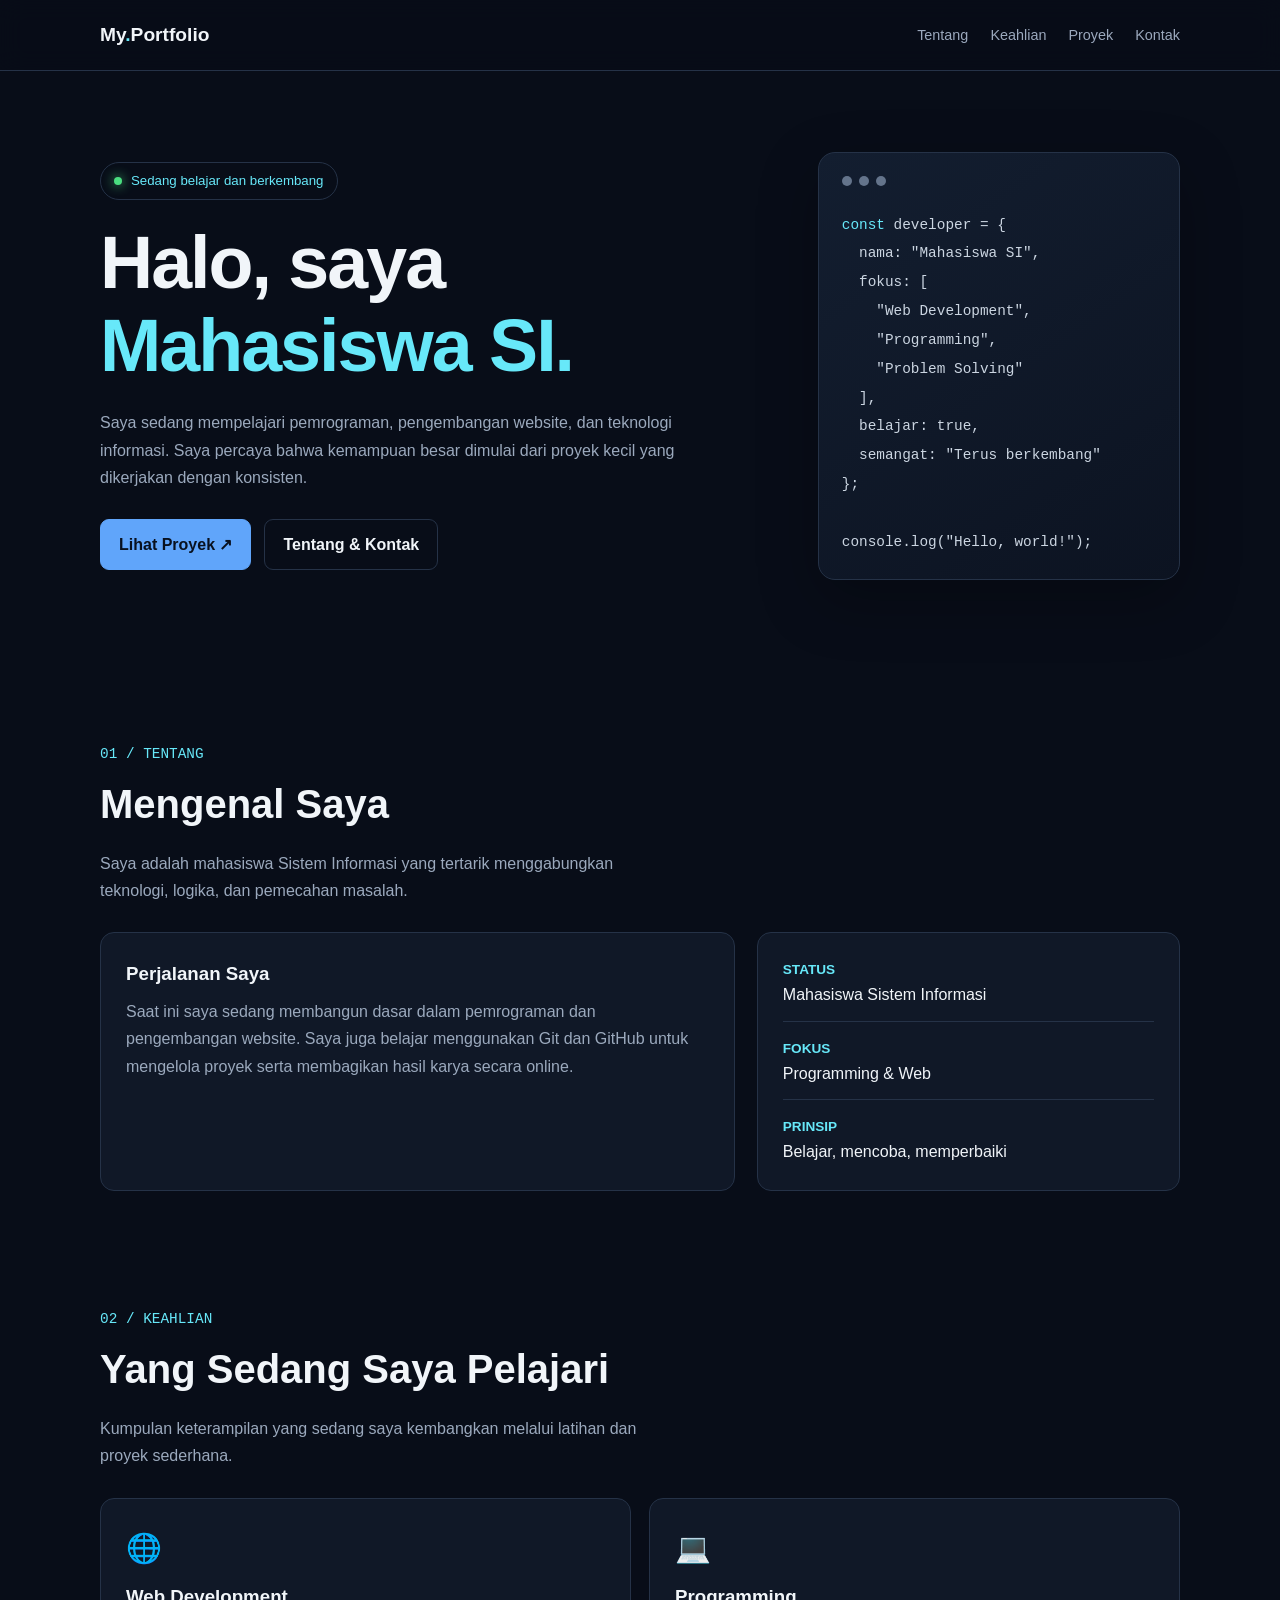
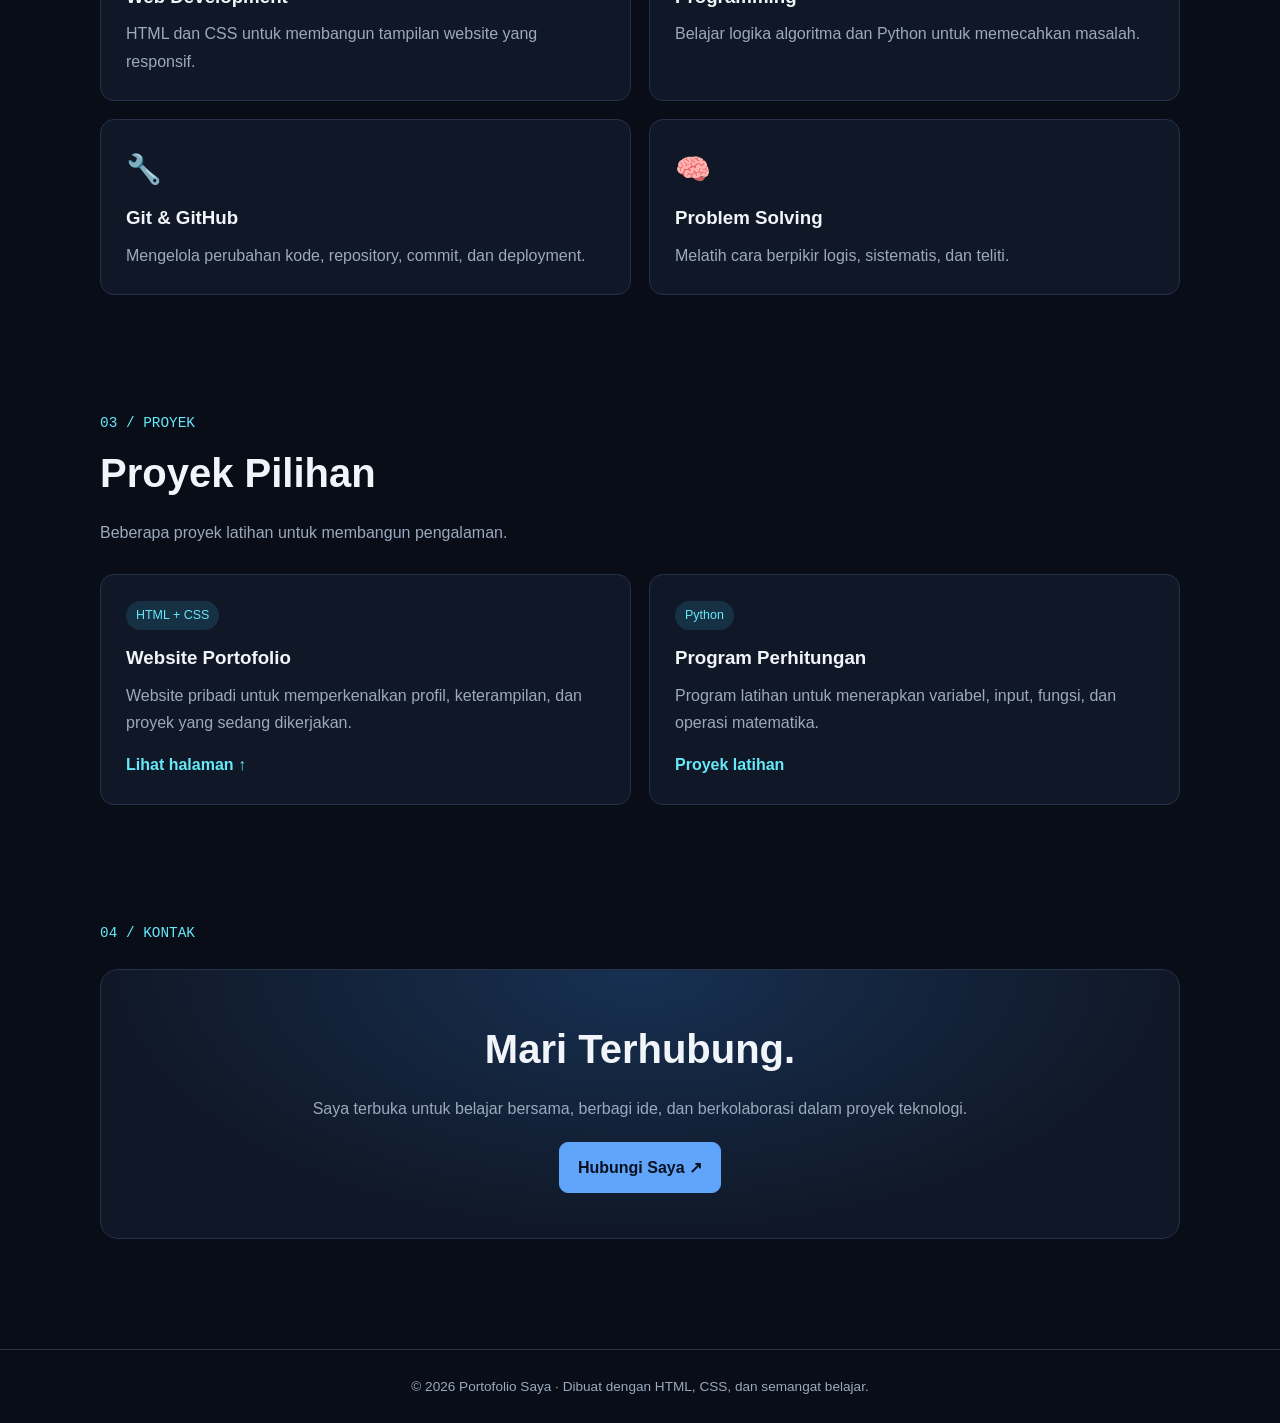
==== index.html @ 5ef6d315 "Mempercantik desain portofolio" ====
<!DOCTYPE html>
<html lang="id">
<head>
  <meta charset="UTF-8">
  <meta name="viewport" content="width=device-width, initial-scale=1.0">
  <meta name="theme-color" content="#080d18">
  <title>Portofolio | Mahasiswa Sistem Informasi</title>

  <style>
    :root {
      --bg: #080d18;
      --panel: #101827;
      --text: #f1f5f9;
      --muted: #9ba9bd;
      --blue: #60a5fa;
      --cyan: #67e8f9;
      --border: #253247;
    }

    * {
      margin: 0;
      padding: 0;
      box-sizing: border-box;
      scroll-behavior: smooth;
    }

    body {
      font-family: Arial, sans-serif;
      background: var(--bg);
      color: var(--text);
      line-height: 1.7;
    }

    a {
      color: inherit;
      text-decoration: none;
    }

    .container {
      width: min(1080px, 90%);
      margin: auto;
    }

    nav {
      position: sticky;
      top: 0;
      z-index: 10;
      background: rgba(8, 13, 24, 0.92);
      backdrop-filter: blur(12px);
      border-bottom: 1px solid var(--border);
    }

    .nav-inner {
      min-height: 70px;
      display: flex;
      justify-content: space-between;
      align-items: center;
      gap: 20px;
    }

    .logo {
      font-size: 1.2rem;
      font-weight: bold;
    }

    .logo span,
    .accent {
      color: var(--cyan);
    }

    .nav-links {
      display: flex;
      flex-wrap: wrap;
      gap: 22px;
      color: var(--muted);
      font-size: 0.9rem;
    }

    .nav-links a:hover {
      color: var(--cyan);
    }

    .hero {
      min-height: 590px;
      display: grid;
      grid-template-columns: 1.3fr 0.7fr;
      align-items: center;
      gap: 45px;
      padding-top: 75px;
      padding-bottom: 75px;
    }

    .status {
      display: inline-flex;
      align-items: center;
      gap: 9px;
      padding: 7px 13px;
      border: 1px solid var(--border);
      border-radius: 30px;
      color: var(--cyan);
      font-size: 0.83rem;
      margin-bottom: 22px;
    }

    .dot {
      width: 8px;
      height: 8px;
      border-radius: 50%;
      background: #4ade80;
      box-shadow: 0 0 12px #4ade80;
    }

    h1 {
      font-size: clamp(2.5rem, 6vw, 4.6rem);
      line-height: 1.12;
      letter-spacing: -2px;
      margin-bottom: 22px;
    }

    .hero p,
    .section-intro {
      color: var(--muted);
      max-width: 580px;
    }

    .buttons {
      display: flex;
      flex-wrap: wrap;
      gap: 13px;
      margin-top: 28px;
    }

    .button {
      display: inline-block;
      padding: 11px 18px;
      border-radius: 9px;
      border: 1px solid var(--border);
      font-weight: bold;
      transition: 0.2s;
    }

    .button.primary {
      background: var(--blue);
      color: #08111f;
      border-color: var(--blue);
    }

    .button:hover {
      transform: translateY(-3px);
    }

    .terminal {
      padding: 23px;
      background: linear-gradient(145deg, #131e30, #0c1321);
      border: 1px solid var(--border);
      border-radius: 17px;
      box-shadow: 0 20px 60px #0004;
      overflow-wrap: anywhere;
    }

    .terminal-top {
      display: flex;
      gap: 7px;
      margin-bottom: 25px;
    }

    .terminal-top span {
      width: 10px;
      height: 10px;
      background: #64748b;
      border-radius: 50%;
    }

    .terminal pre {
      white-space: pre-wrap;
      font: 0.9rem/2 monospace;
      color: #cbd5e1;
    }

    .terminal .code-blue {
      color: var(--cyan);
    }

    section.content-section {
      padding-top: 85px;
      padding-bottom: 35px;
      scroll-margin-top: 75px;
    }

    .section-number {
      color: var(--cyan);
      font: 0.9rem monospace;
      margin-bottom: 8px;
    }

    h2 {
      font-size: clamp(1.8rem, 4vw, 2.5rem);
      margin-bottom: 12px;
    }

    .about-grid {
      display: grid;
      grid-template-columns: 1.2fr 0.8fr;
      gap: 22px;
      margin-top: 28px;
    }

    .card {
      padding: 25px;
      background: var(--panel);
      border: 1px solid var(--border);
      border-radius: 14px;
    }

    .card p {
      color: var(--muted);
    }

    .facts {
      display: grid;
      gap: 15px;
    }

    .fact {
      padding-bottom: 12px;
      border-bottom: 1px solid var(--border);
    }

    .fact:last-child {
      border: none;
      padding-bottom: 0;
    }

    .fact strong {
      display: block;
      color: var(--cyan);
      font-size: 0.85rem;
    }

    .skills-grid,
    .projects-grid {
      display: grid;
      grid-template-columns: repeat(2, 1fr);
      gap: 18px;
      margin-top: 28px;
    }

    .skill-icon {
      font-size: 1.8rem;
      margin-bottom: 8px;
    }

    .card h3 {
      margin-bottom: 8px;
    }

    .tag {
      display: inline-block;
      font-size: 0.78rem;
      color: var(--cyan);
      background: #163044;
      padding: 4px 10px;
      border-radius: 20px;
      margin-bottom: 12px;
    }

    .project-link {
      display: inline-block;
      margin-top: 15px;
      color: var(--cyan);
      font-weight: bold;
    }

    .contact {
      margin-top: 28px;
      text-align: center;
      padding: 45px 24px;
      background: radial-gradient(ellipse at top, #173052, var(--panel) 70%);
      border: 1px solid var(--border);
      border-radius: 18px;
    }

    .contact p {
      color: var(--muted);
      margin: 10px auto 20px;
    }

    footer {
      margin-top: 75px;
      padding: 25px 0;
      text-align: center;
      color: var(--muted);
      border-top: 1px solid var(--border);
      font-size: 0.85rem;
    }

    @media (max-width: 720px) {
      .nav-inner {
        padding: 14px 0;
        align-items: flex-start;
        flex-direction: column;
      }

      .nav-links {
        gap: 14px;
        font-size: 0.82rem;
      }

      .hero {
        grid-template-columns: 1fr;
        min-height: auto;
        gap: 30px;
        padding-top: 65px;
      }

      .about-grid,
      .skills-grid,
      .projects-grid {
        grid-template-columns: 1fr;
      }

      h1 {
        letter-spacing: -1px;
      }
    }
  </style>
</head>

<body>

  <nav>
    <div class="container nav-inner">
      <a class="logo" href="#home">My<span>.</span>Portfolio</a>

      <div class="nav-links">
        <a href="#about">Tentang</a>
        <a href="#skills">Keahlian</a>
        <a href="#projects">Proyek</a>
        <a href="#contact">Kontak</a>
      </div>
    </div>
  </nav>

  <main>
    <header class="container hero" id="home">
      <div>
        <div class="status">
          <span class="dot"></span>
          Sedang belajar dan berkembang
        </div>

        <h1>Halo, saya <span class="accent">Mahasiswa SI.</span></h1>

        <p>
          Saya sedang mempelajari pemrograman, pengembangan website,
          dan teknologi informasi. Saya percaya bahwa kemampuan besar
          dimulai dari proyek kecil yang dikerjakan dengan konsisten.
        </p>

        <div class="buttons">
          <a class="button primary" href="#projects">Lihat Proyek ↗</a>
          <a class="button" href="#contact">Tentang & Kontak</a>
        </div>
      </div>

      <div class="terminal">
        <div class="terminal-top">
          <span></span><span></span><span></span>
        </div>
        <pre><span class="code-blue">const</span> developer = {
  nama: "Mahasiswa SI",
  fokus: [
    "Web Development",
    "Programming",
    "Problem Solving"
  ],
  belajar: true,
  semangat: "Terus berkembang"
};

console.log("Hello, world!");</pre>
      </div>
    </header>

    <section class="container content-section" id="about">
      <div class="section-number">01 / TENTANG</div>
      <h2>Mengenal Saya</h2>
      <p class="section-intro">
        Saya adalah mahasiswa Sistem Informasi yang tertarik
        menggabungkan teknologi, logika, dan pemecahan masalah.
      </p>

      <div class="about-grid">
        <div class="card">
          <h3>Perjalanan Saya</h3>
          <p>
            Saat ini saya sedang membangun dasar dalam pemrograman
            dan pengembangan website. Saya juga belajar menggunakan
            Git dan GitHub untuk mengelola proyek serta membagikan
            hasil karya secara online.
          </p>
        </div>

        <div class="card facts">
          <div class="fact">
            <strong>STATUS</strong>
            Mahasiswa Sistem Informasi
          </div>
          <div class="fact">
            <strong>FOKUS</strong>
            Programming & Web
          </div>
          <div class="fact">
            <strong>PRINSIP</strong>
            Belajar, mencoba, memperbaiki
          </div>
        </div>
      </div>
    </section>

    <section class="container content-section" id="skills">
      <div class="section-number">02 / KEAHLIAN</div>
      <h2>Yang Sedang Saya Pelajari</h2>
      <p class="section-intro">
        Kumpulan keterampilan yang sedang saya kembangkan
        melalui latihan dan proyek sederhana.
      </p>

      <div class="skills-grid">
        <article class="card">
          <div class="skill-icon">🌐</div>
          <h3>Web Development</h3>
          <p>HTML dan CSS untuk membangun tampilan website yang responsif.</p>
        </article>

        <article class="card">
          <div class="skill-icon">💻</div>
          <h3>Programming</h3>
          <p>Belajar logika algoritma dan Python untuk memecahkan masalah.</p>
        </article>

        <article class="card">
          <div class="skill-icon">🔧</div>
          <h3>Git & GitHub</h3>
          <p>Mengelola perubahan kode, repository, commit, dan deployment.</p>
        </article>

        <article class="card">
          <div class="skill-icon">🧠</div>
          <h3>Problem Solving</h3>
          <p>Melatih cara berpikir logis, sistematis, dan teliti.</p>
        </article>
      </div>
    </section>

    <section class="container content-section" id="projects">
      <div class="section-number">03 / PROYEK</div>
      <h2>Proyek Pilihan</h2>
      <p class="section-intro">
        Beberapa proyek latihan untuk membangun pengalaman.
      </p>

      <div class="projects-grid">
        <article class="card">
          <span class="tag">HTML + CSS</span>
          <h3>Website Portofolio</h3>
          <p>
            Website pribadi untuk memperkenalkan profil,
            keterampilan, dan proyek yang sedang dikerjakan.
          </p>
          <a class="project-link" href="#home">Lihat halaman ↑</a>
        </article>

        <article class="card">
          <span class="tag">Python</span>
          <h3>Program Perhitungan</h3>
          <p>
            Program latihan untuk menerapkan variabel,
            input, fungsi, dan operasi matematika.
          </p>
          <span class="project-link">Proyek latihan</span>
        </article>
      </div>
    </section>

    <section class="container content-section" id="contact">
      <div class="section-number">04 / KONTAK</div>

      <div class="contact">
        <h2>Mari Terhubung.</h2>
        <p>
          Saya terbuka untuk belajar bersama, berbagi ide,
          dan berkolaborasi dalam proyek teknologi.
        </p>

        <!-- Ganti alamat email di bawah dengan email milikmu -->
        <a class="button primary"
           href="mailto:emailkamu@example.com">
          Hubungi Saya ↗
        </a>
      </div>
    </section>
  </main>

  <footer>
    <div class="container">
      © 2026 Portofolio Saya · Dibuat dengan HTML, CSS, dan semangat belajar.
    </div>
  </footer>

</body>
</html>
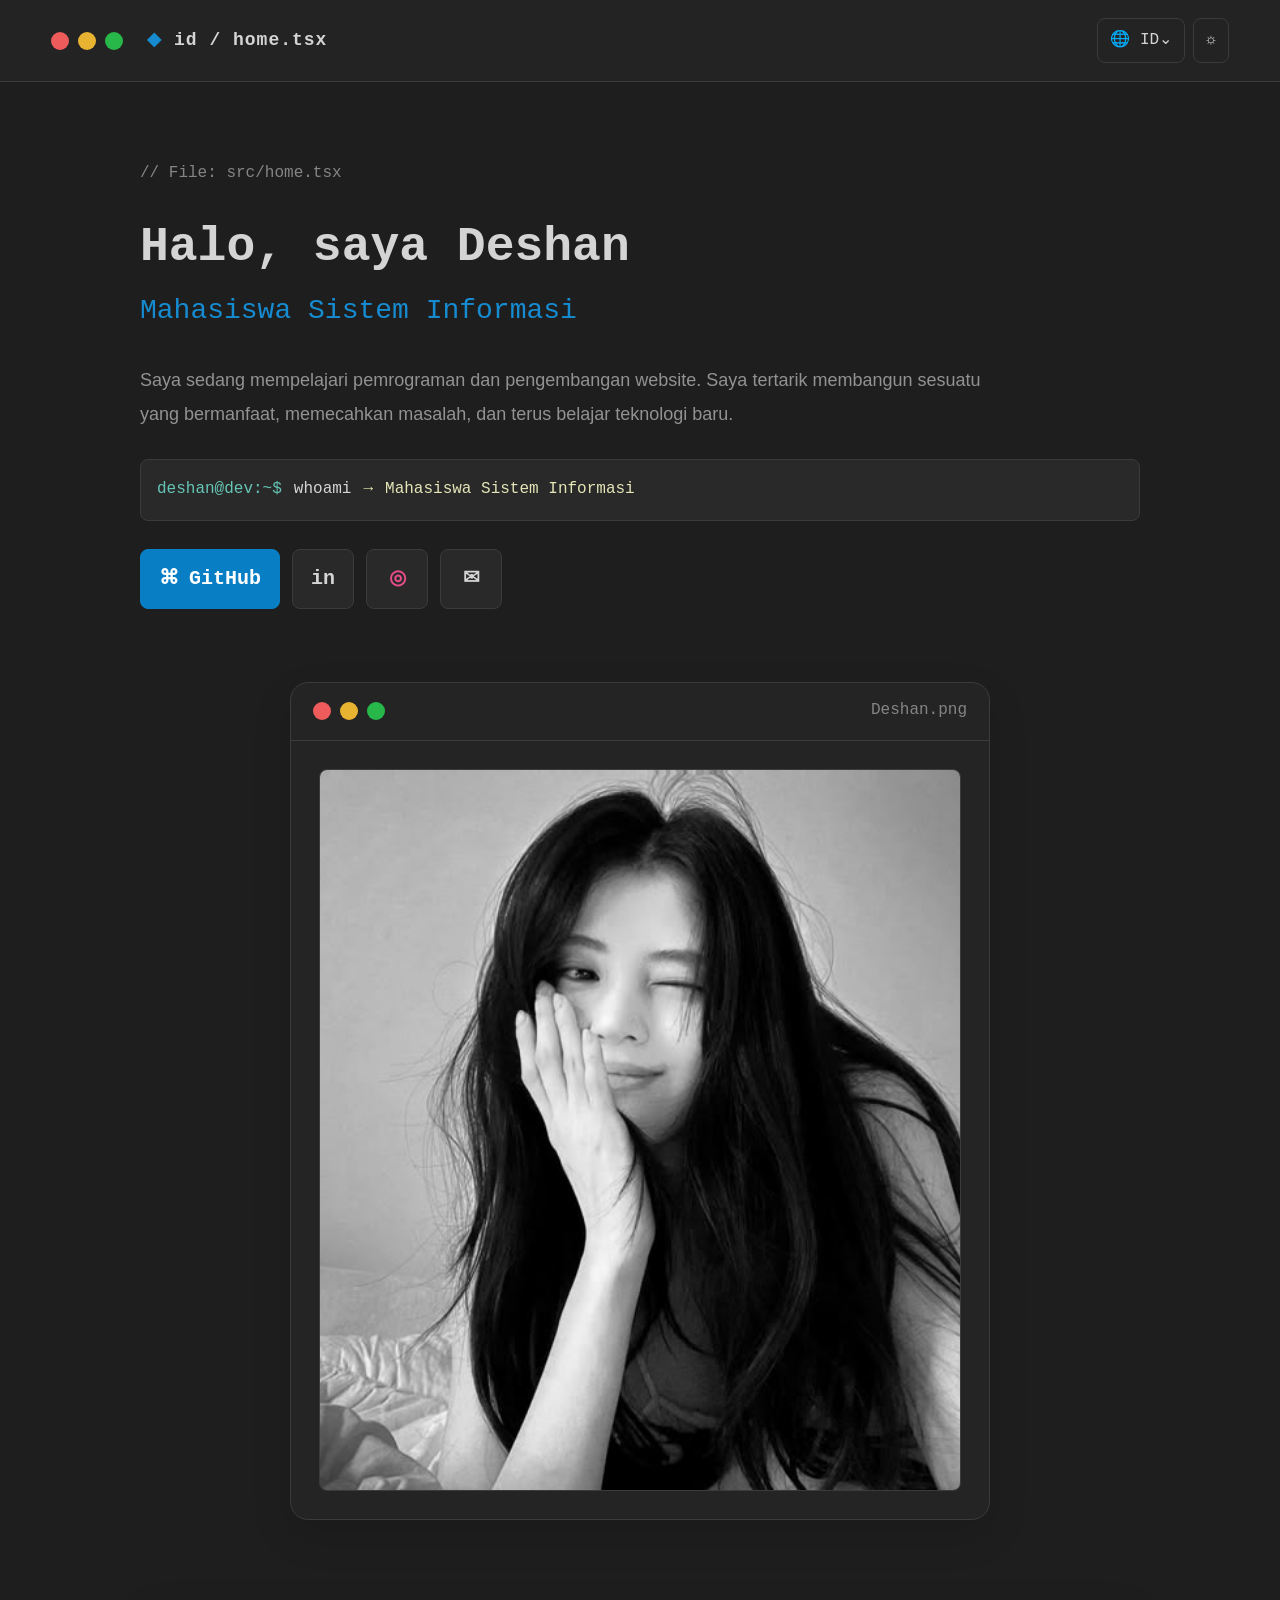
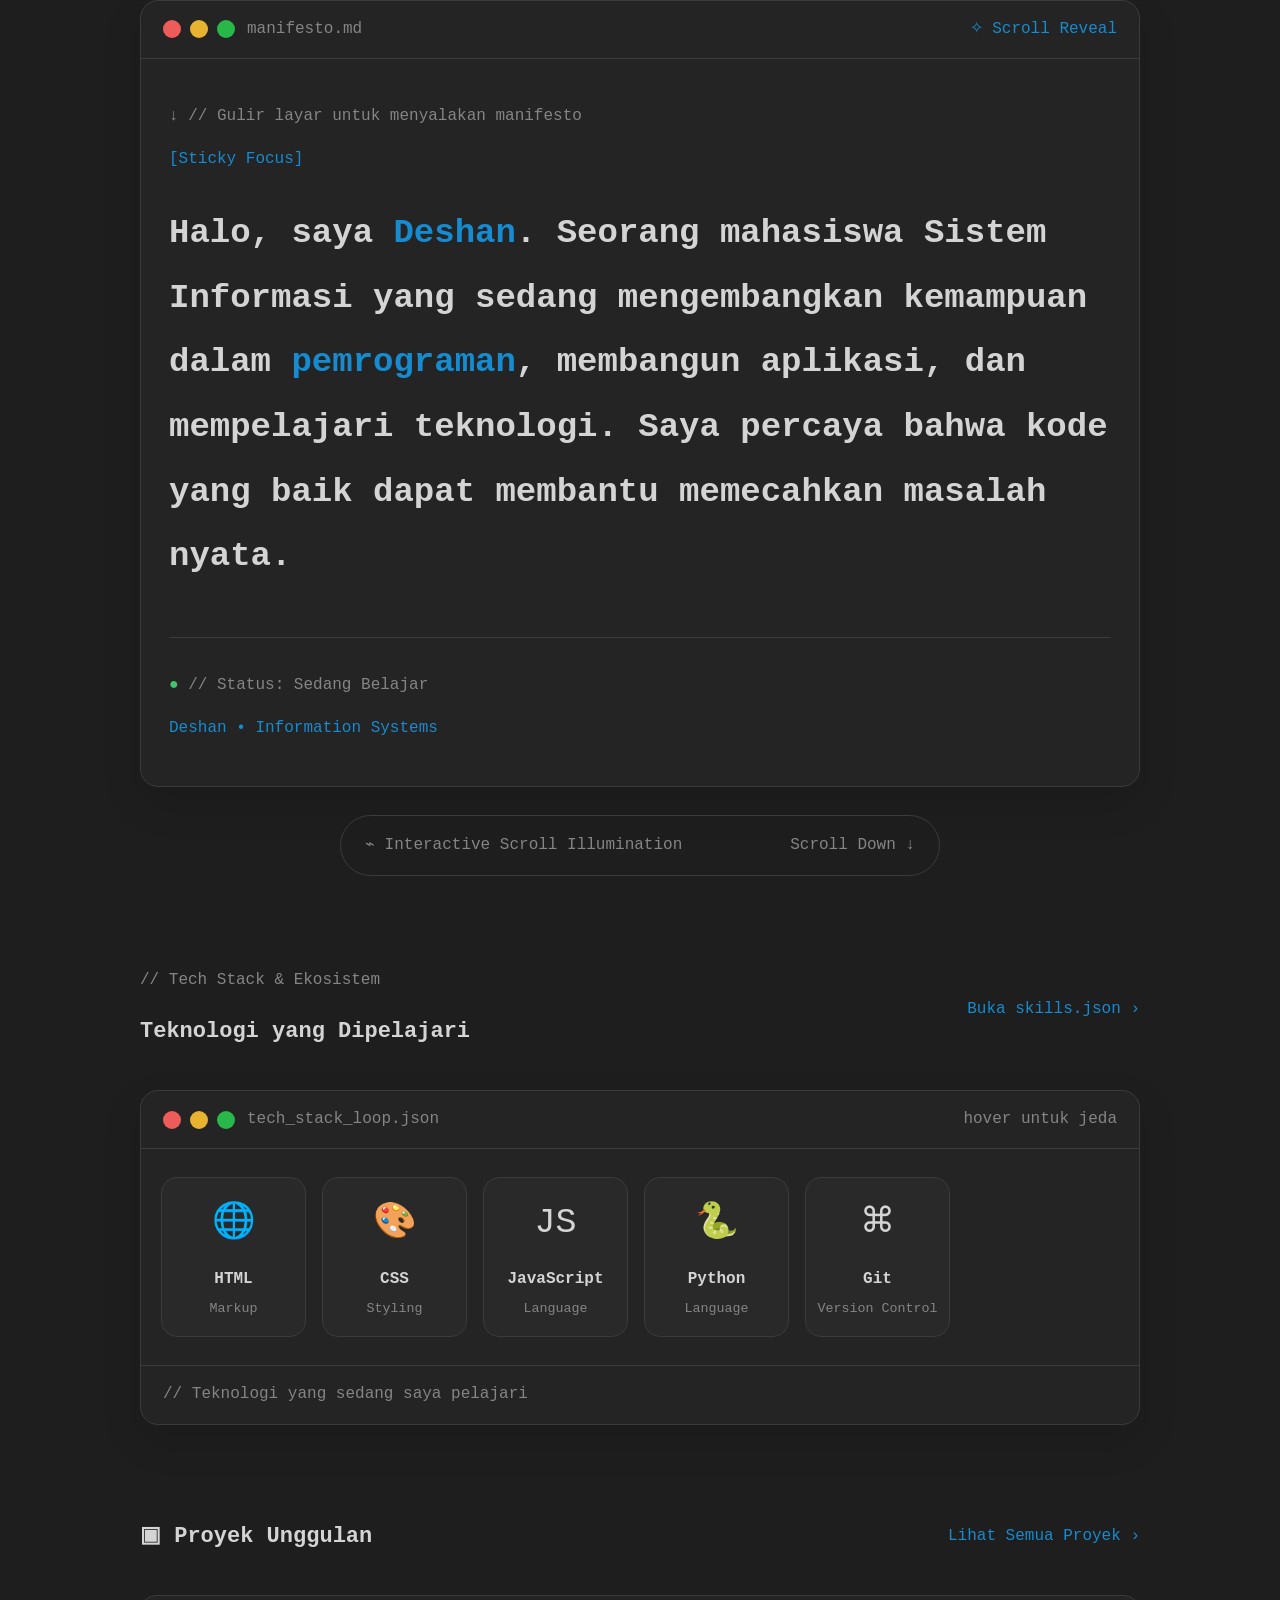
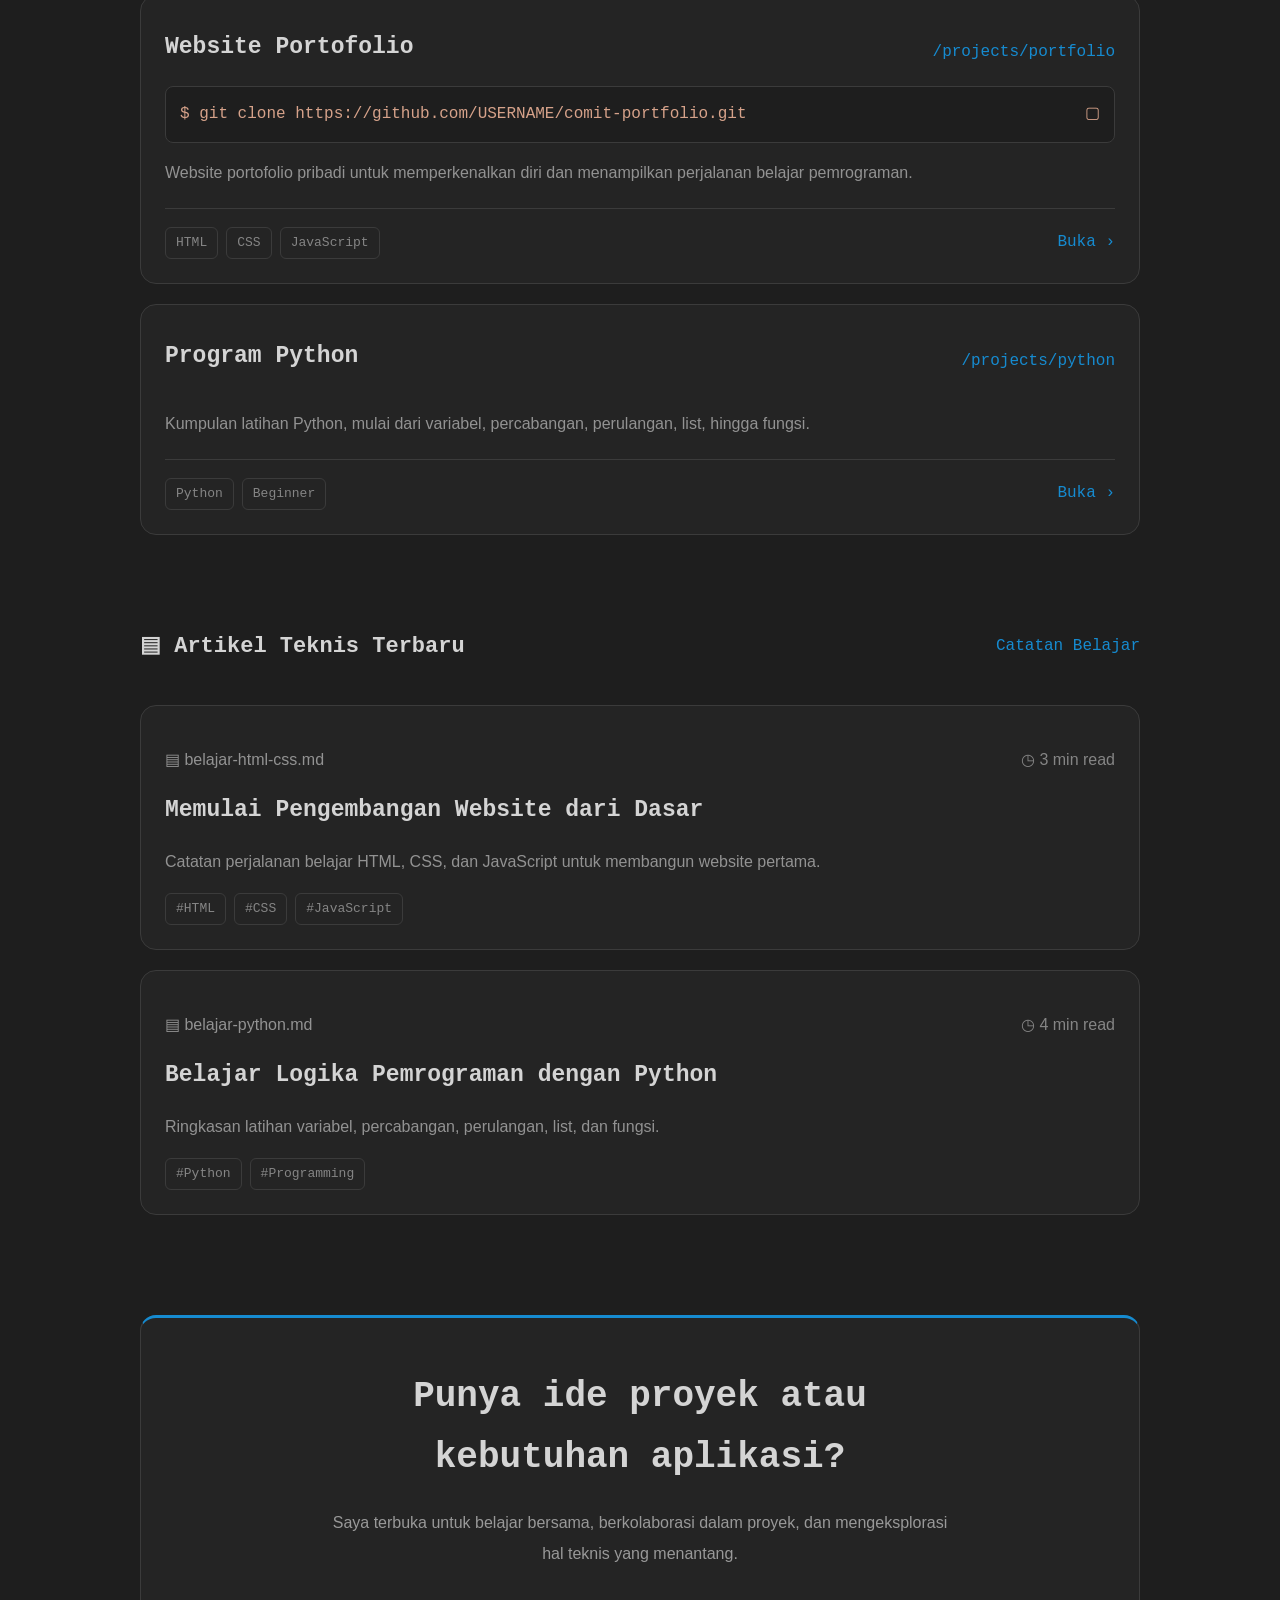
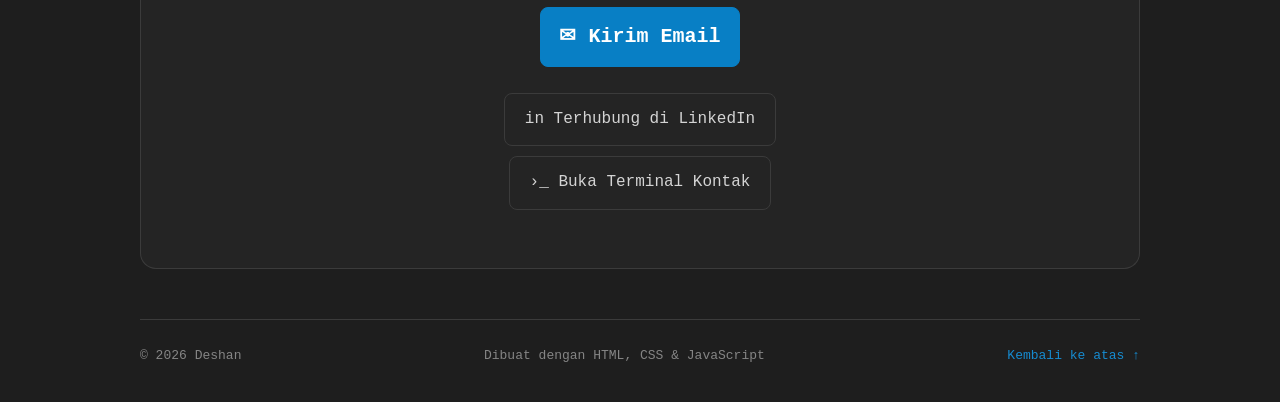
==== commit a51eacf5: "Membuat portofolio developer" ====
--- a/index.html
+++ b/index.html
@@ -3,510 +3,204 @@
 <head>
   <meta charset="UTF-8">
   <meta name="viewport" content="width=device-width, initial-scale=1.0">
-  <meta name="theme-color" content="#080d18">
-  <title>Portofolio | Mahasiswa Sistem Informasi</title>
-
-  <style>
-    :root {
-      --bg: #080d18;
-      --panel: #101827;
-      --text: #f1f5f9;
-      --muted: #9ba9bd;
-      --blue: #60a5fa;
-      --cyan: #67e8f9;
-      --border: #253247;
-    }
-
-    * {
-      margin: 0;
-      padding: 0;
-      box-sizing: border-box;
-      scroll-behavior: smooth;
-    }
-
-    body {
-      font-family: Arial, sans-serif;
-      background: var(--bg);
-      color: var(--text);
-      line-height: 1.7;
-    }
-
-    a {
-      color: inherit;
-      text-decoration: none;
-    }
-
-    .container {
-      width: min(1080px, 90%);
-      margin: auto;
-    }
-
-    nav {
-      position: sticky;
-      top: 0;
-      z-index: 10;
-      background: rgba(8, 13, 24, 0.92);
-      backdrop-filter: blur(12px);
-      border-bottom: 1px solid var(--border);
-    }
-
-    .nav-inner {
-      min-height: 70px;
-      display: flex;
-      justify-content: space-between;
-      align-items: center;
-      gap: 20px;
-    }
-
-    .logo {
-      font-size: 1.2rem;
-      font-weight: bold;
-    }
-
-    .logo span,
-    .accent {
-      color: var(--cyan);
-    }
-
-    .nav-links {
-      display: flex;
-      flex-wrap: wrap;
-      gap: 22px;
-      color: var(--muted);
-      font-size: 0.9rem;
-    }
-
-    .nav-links a:hover {
-      color: var(--cyan);
-    }
-
-    .hero {
-      min-height: 590px;
-      display: grid;
-      grid-template-columns: 1.3fr 0.7fr;
-      align-items: center;
-      gap: 45px;
-      padding-top: 75px;
-      padding-bottom: 75px;
-    }
-
-    .status {
-      display: inline-flex;
-      align-items: center;
-      gap: 9px;
-      padding: 7px 13px;
-      border: 1px solid var(--border);
-      border-radius: 30px;
-      color: var(--cyan);
-      font-size: 0.83rem;
-      margin-bottom: 22px;
-    }
-
-    .dot {
-      width: 8px;
-      height: 8px;
-      border-radius: 50%;
-      background: #4ade80;
-      box-shadow: 0 0 12px #4ade80;
-    }
-
-    h1 {
-      font-size: clamp(2.5rem, 6vw, 4.6rem);
-      line-height: 1.12;
-      letter-spacing: -2px;
-      margin-bottom: 22px;
-    }
-
-    .hero p,
-    .section-intro {
-      color: var(--muted);
-      max-width: 580px;
-    }
-
-    .buttons {
-      display: flex;
-      flex-wrap: wrap;
-      gap: 13px;
-      margin-top: 28px;
-    }
-
-    .button {
-      display: inline-block;
-      padding: 11px 18px;
-      border-radius: 9px;
-      border: 1px solid var(--border);
-      font-weight: bold;
-      transition: 0.2s;
-    }
-
-    .button.primary {
-      background: var(--blue);
-      color: #08111f;
-      border-color: var(--blue);
-    }
-
-    .button:hover {
-      transform: translateY(-3px);
-    }
-
-    .terminal {
-      padding: 23px;
-      background: linear-gradient(145deg, #131e30, #0c1321);
-      border: 1px solid var(--border);
-      border-radius: 17px;
-      box-shadow: 0 20px 60px #0004;
-      overflow-wrap: anywhere;
-    }
-
-    .terminal-top {
-      display: flex;
-      gap: 7px;
-      margin-bottom: 25px;
-    }
-
-    .terminal-top span {
-      width: 10px;
-      height: 10px;
-      background: #64748b;
-      border-radius: 50%;
-    }
-
-    .terminal pre {
-      white-space: pre-wrap;
-      font: 0.9rem/2 monospace;
-      color: #cbd5e1;
-    }
-
-    .terminal .code-blue {
-      color: var(--cyan);
-    }
-
-    section.content-section {
-      padding-top: 85px;
-      padding-bottom: 35px;
-      scroll-margin-top: 75px;
-    }
-
-    .section-number {
-      color: var(--cyan);
-      font: 0.9rem monospace;
-      margin-bottom: 8px;
-    }
-
-    h2 {
-      font-size: clamp(1.8rem, 4vw, 2.5rem);
-      margin-bottom: 12px;
-    }
-
-    .about-grid {
-      display: grid;
-      grid-template-columns: 1.2fr 0.8fr;
-      gap: 22px;
-      margin-top: 28px;
-    }
-
-    .card {
-      padding: 25px;
-      background: var(--panel);
-      border: 1px solid var(--border);
-      border-radius: 14px;
-    }
-
-    .card p {
-      color: var(--muted);
-    }
-
-    .facts {
-      display: grid;
-      gap: 15px;
-    }
-
-    .fact {
-      padding-bottom: 12px;
-      border-bottom: 1px solid var(--border);
-    }
-
-    .fact:last-child {
-      border: none;
-      padding-bottom: 0;
-    }
-
-    .fact strong {
-      display: block;
-      color: var(--cyan);
-      font-size: 0.85rem;
-    }
-
-    .skills-grid,
-    .projects-grid {
-      display: grid;
-      grid-template-columns: repeat(2, 1fr);
-      gap: 18px;
-      margin-top: 28px;
-    }
-
-    .skill-icon {
-      font-size: 1.8rem;
-      margin-bottom: 8px;
-    }
-
-    .card h3 {
-      margin-bottom: 8px;
-    }
-
-    .tag {
-      display: inline-block;
-      font-size: 0.78rem;
-      color: var(--cyan);
-      background: #163044;
-      padding: 4px 10px;
-      border-radius: 20px;
-      margin-bottom: 12px;
-    }
-
-    .project-link {
-      display: inline-block;
-      margin-top: 15px;
-      color: var(--cyan);
-      font-weight: bold;
-    }
-
-    .contact {
-      margin-top: 28px;
-      text-align: center;
-      padding: 45px 24px;
-      background: radial-gradient(ellipse at top, #173052, var(--panel) 70%);
-      border: 1px solid var(--border);
-      border-radius: 18px;
-    }
-
-    .contact p {
-      color: var(--muted);
-      margin: 10px auto 20px;
-    }
-
-    footer {
-      margin-top: 75px;
-      padding: 25px 0;
-      text-align: center;
-      color: var(--muted);
-      border-top: 1px solid var(--border);
-      font-size: 0.85rem;
-    }
-
-    @media (max-width: 720px) {
-      .nav-inner {
-        padding: 14px 0;
-        align-items: flex-start;
-        flex-direction: column;
-      }
-
-      .nav-links {
-        gap: 14px;
-        font-size: 0.82rem;
-      }
-
-      .hero {
-        grid-template-columns: 1fr;
-        min-height: auto;
-        gap: 30px;
-        padding-top: 65px;
-      }
-
-      .about-grid,
-      .skills-grid,
-      .projects-grid {
-        grid-template-columns: 1fr;
-      }
-
-      h1 {
-        letter-spacing: -1px;
-      }
-    }
-  </style>
+  <meta name="description" content="Portofolio Deshan, mahasiswa Sistem Informasi yang sedang belajar pemrograman.">
+  <title>Deshan | Developer Portfolio</title>
+  <link rel="stylesheet" href="style.css">
+  <script src="script.js" defer></script>
 </head>
-
-<body>
-
-  <nav>
-    <div class="container nav-inner">
-      <a class="logo" href="#home">My<span>.</span>Portfolio</a>
-
-      <div class="nav-links">
-        <a href="#about">Tentang</a>
-        <a href="#skills">Keahlian</a>
-        <a href="#projects">Proyek</a>
-        <a href="#contact">Kontak</a>
-      </div>
+<body id="top">
+  <header class="topbar">
+    <div class="window-dots">
+      <span class="dot red"></span>
+      <span class="dot yellow"></span>
+      <span class="dot green"></span>
     </div>
-  </nav>
-
-  <main>
-    <header class="container hero" id="home">
-      <div>
+    <div class="file-title"><span class="blue">◆</span> id / home.tsx</div>
+    <div class="top-actions">
+      <button id="languageBtn" class="small-btn" type="button">🌐 ID⌄</button>
+      <button id="themeBtn" class="small-btn" type="button" aria-label="Ganti tema">☼</button>
+    </div>
+  </header>
+
+  <main class="container">
+    <section class="hero reveal">
+      <p class="comment">// File: src/home.tsx</p>
+      <h1 id="greeting">Halo, saya Deshan</h1>
+      <h2 id="role">Mahasiswa Sistem Informasi</h2>
+      <p class="intro" id="intro">
+        Saya sedang mempelajari pemrograman dan pengembangan website.
+        Saya tertarik membangun sesuatu yang bermanfaat, memecahkan masalah,
+        dan terus belajar teknologi baru.
+      </p>
+
+      <div class="terminal">
+        <span class="terminal-user">deshan@dev:~$</span>
+        <span>whoami</span>
+        <span class="arrow">→</span>
+        <span class="terminal-output">Mahasiswa Sistem Informasi</span>
+      </div>
+
+      <div class="socials">
+        <a class="social primary" href="https://github.com/" target="_blank" rel="noopener noreferrer">
+          <span>⌘</span> GitHub
+        </a>
+        <a class="social" href="https://www.linkedin.com/" target="_blank" rel="noopener noreferrer" aria-label="LinkedIn">in</a>
+        <a class="social instagram" href="https://www.instagram.com/" target="_blank" rel="noopener noreferrer" aria-label="Instagram">◎</a>
+        <a class="social" href="mailto:emailkamu@example.com" aria-label="Email">✉</a>
+      </div>
+    </section>
+
+    <section class="editor-card photo-card reveal">
+      <div class="editor-heading">
+        <div class="window-dots">
+          <span class="dot red"></span>
+          <span class="dot yellow"></span>
+          <span class="dot green"></span>
+        </div>
+        <span>Deshan.png</span>
+      </div>
+      <div class="photo-frame">
+        <img src="assets/profile.jpg" alt="Foto profil Deshan"
+             onerror="this.style.display='none';document.getElementById('photoFallback').style.display='grid'">
+        <div class="photo-fallback" id="photoFallback">
+          <span>👨‍💻</span>
+          <strong>Foto profil kamu</strong>
+          <small>Ganti dengan assets/profile.jpg</small>
+        </div>
+      </div>
+    </section>
+
+    <section class="editor-card manifesto reveal" id="about">
+      <div class="editor-heading">
+        <div class="window-dots">
+          <span class="dot red"></span>
+          <span class="dot yellow"></span>
+          <span class="dot green"></span>
+        </div>
+        <span>manifesto.md</span>
+        <span class="blue heading-right">✧ Scroll Reveal</span>
+      </div>
+      <div class="editor-content">
+        <p class="comment">↓ // Gulir layar untuk menyalakan manifesto</p>
+        <p class="blue">[Sticky Focus]</p>
+        <h2 class="manifesto-text">
+          Halo, saya <span class="blue">Deshan</span>. Seorang
+          mahasiswa Sistem Informasi yang sedang mengembangkan
+          kemampuan dalam <span class="blue">pemrograman</span>,
+          membangun aplikasi, dan mempelajari teknologi.
+          Saya percaya bahwa kode yang baik dapat membantu
+          memecahkan masalah nyata.
+        </h2>
         <div class="status">
-          <span class="dot"></span>
-          Sedang belajar dan berkembang
-        </div>
-
-        <h1>Halo, saya <span class="accent">Mahasiswa SI.</span></h1>
-
-        <p>
-          Saya sedang mempelajari pemrograman, pengembangan website,
-          dan teknologi informasi. Saya percaya bahwa kemampuan besar
-          dimulai dari proyek kecil yang dikerjakan dengan konsisten.
-        </p>
-
-        <div class="buttons">
-          <a class="button primary" href="#projects">Lihat Proyek ↗</a>
-          <a class="button" href="#contact">Tentang & Kontak</a>
-        </div>
-      </div>
-
-      <div class="terminal">
-        <div class="terminal-top">
-          <span></span><span></span><span></span>
-        </div>
-        <pre><span class="code-blue">const</span> developer = {
-  nama: "Mahasiswa SI",
-  fokus: [
-    "Web Development",
-    "Programming",
-    "Problem Solving"
-  ],
-  belajar: true,
-  semangat: "Terus berkembang"
-};
-
-console.log("Hello, world!");</pre>
-      </div>
-    </header>
-
-    <section class="container content-section" id="about">
-      <div class="section-number">01 / TENTANG</div>
-      <h2>Mengenal Saya</h2>
-      <p class="section-intro">
-        Saya adalah mahasiswa Sistem Informasi yang tertarik
-        menggabungkan teknologi, logika, dan pemecahan masalah.
-      </p>
-
-      <div class="about-grid">
-        <div class="card">
-          <h3>Perjalanan Saya</h3>
-          <p>
-            Saat ini saya sedang membangun dasar dalam pemrograman
-            dan pengembangan website. Saya juga belajar menggunakan
-            Git dan GitHub untuk mengelola proyek serta membagikan
-            hasil karya secara online.
-          </p>
-        </div>
-
-        <div class="card facts">
-          <div class="fact">
-            <strong>STATUS</strong>
-            Mahasiswa Sistem Informasi
+          <p><span class="green-text">●</span> // Status: Sedang Belajar</p>
+          <p class="blue">Deshan • Information Systems</p>
+        </div>
+      </div>
+    </section>
+
+    <div class="scroll-pill reveal">
+      <span>⌁ Interactive Scroll Illumination</span>
+      <a href="#skills">Scroll Down ↓</a>
+    </div>
+
+    <section class="section reveal" id="skills">
+      <div class="section-heading">
+        <div>
+          <p class="comment">// Tech Stack & Ekosistem</p>
+          <h2>Teknologi yang Dipelajari</h2>
+        </div>
+        <span class="blue">Buka skills.json ›</span>
+      </div>
+
+      <div class="editor-card">
+        <div class="editor-heading">
+          <div class="window-dots">
+            <span class="dot red"></span>
+            <span class="dot yellow"></span>
+            <span class="dot green"></span>
           </div>
-          <div class="fact">
-            <strong>FOKUS</strong>
-            Programming & Web
-          </div>
-          <div class="fact">
-            <strong>PRINSIP</strong>
-            Belajar, mencoba, memperbaiki
-          </div>
-        </div>
-      </div>
-    </section>
-
-    <section class="container content-section" id="skills">
-      <div class="section-number">02 / KEAHLIAN</div>
-      <h2>Yang Sedang Saya Pelajari</h2>
-      <p class="section-intro">
-        Kumpulan keterampilan yang sedang saya kembangkan
-        melalui latihan dan proyek sederhana.
-      </p>
-
-      <div class="skills-grid">
-        <article class="card">
-          <div class="skill-icon">🌐</div>
-          <h3>Web Development</h3>
-          <p>HTML dan CSS untuk membangun tampilan website yang responsif.</p>
-        </article>
-
-        <article class="card">
-          <div class="skill-icon">💻</div>
-          <h3>Programming</h3>
-          <p>Belajar logika algoritma dan Python untuk memecahkan masalah.</p>
-        </article>
-
-        <article class="card">
-          <div class="skill-icon">🔧</div>
-          <h3>Git & GitHub</h3>
-          <p>Mengelola perubahan kode, repository, commit, dan deployment.</p>
-        </article>
-
-        <article class="card">
-          <div class="skill-icon">🧠</div>
-          <h3>Problem Solving</h3>
-          <p>Melatih cara berpikir logis, sistematis, dan teliti.</p>
-        </article>
-      </div>
-    </section>
-
-    <section class="container content-section" id="projects">
-      <div class="section-number">03 / PROYEK</div>
-      <h2>Proyek Pilihan</h2>
-      <p class="section-intro">
-        Beberapa proyek latihan untuk membangun pengalaman.
-      </p>
-
-      <div class="projects-grid">
-        <article class="card">
-          <span class="tag">HTML + CSS</span>
+          <span>tech_stack_loop.json</span>
+          <span class="muted heading-right">hover untuk jeda</span>
+        </div>
+        <div class="tech-list">
+          <div class="tech-item"><span class="tech-icon">🌐</span><strong>HTML</strong><small>Markup</small></div>
+          <div class="tech-item"><span class="tech-icon">🎨</span><strong>CSS</strong><small>Styling</small></div>
+          <div class="tech-item"><span class="tech-icon">JS</span><strong>JavaScript</strong><small>Language</small></div>
+          <div class="tech-item"><span class="tech-icon">🐍</span><strong>Python</strong><small>Language</small></div>
+          <div class="tech-item"><span class="tech-icon">⌘</span><strong>Git</strong><small>Version Control</small></div>
+        </div>
+        <div class="editor-footer">// Teknologi yang sedang saya pelajari</div>
+      </div>
+    </section>
+
+    <section class="section reveal" id="projects">
+      <div class="section-heading">
+        <h2>▣ Proyek Unggulan</h2>
+        <a href="https://github.com/" target="_blank" rel="noopener noreferrer" class="blue">Lihat Semua Proyek ›</a>
+      </div>
+
+      <article class="project-card">
+        <div class="project-title">
           <h3>Website Portofolio</h3>
-          <p>
-            Website pribadi untuk memperkenalkan profil,
-            keterampilan, dan proyek yang sedang dikerjakan.
-          </p>
-          <a class="project-link" href="#home">Lihat halaman ↑</a>
-        </article>
-
-        <article class="card">
-          <span class="tag">Python</span>
-          <h3>Program Perhitungan</h3>
-          <p>
-            Program latihan untuk menerapkan variabel,
-            input, fungsi, dan operasi matematika.
-          </p>
-          <span class="project-link">Proyek latihan</span>
-        </article>
-      </div>
-    </section>
-
-    <section class="container content-section" id="contact">
-      <div class="section-number">04 / KONTAK</div>
-
-      <div class="contact">
-        <h2>Mari Terhubung.</h2>
-        <p>
-          Saya terbuka untuk belajar bersama, berbagi ide,
-          dan berkolaborasi dalam proyek teknologi.
-        </p>
-
-        <!-- Ganti alamat email di bawah dengan email milikmu -->
-        <a class="button primary"
-           href="mailto:emailkamu@example.com">
-          Hubungi Saya ↗
-        </a>
-      </div>
-    </section>
+          <span class="blue">/projects/portfolio</span>
+        </div>
+        <button class="code-copy" data-copy="git clone https://github.com/USERNAME/comit-portfolio.git" type="button">
+          <span>$ git clone https://github.com/USERNAME/comit-portfolio.git</span>
+          <span>▢</span>
+        </button>
+        <p>Website portofolio pribadi untuk memperkenalkan diri dan menampilkan perjalanan belajar pemrograman.</p>
+        <div class="project-bottom">
+          <div class="tags"><span>HTML</span><span>CSS</span><span>JavaScript</span></div>
+          <a href="https://github.com/" target="_blank" rel="noopener noreferrer" class="blue">Buka ›</a>
+        </div>
+      </article>
+
+      <article class="project-card">
+        <div class="project-title">
+          <h3>Program Python</h3>
+          <span class="blue">/projects/python</span>
+        </div>
+        <p>Kumpulan latihan Python, mulai dari variabel, percabangan, perulangan, list, hingga fungsi.</p>
+        <div class="project-bottom">
+          <div class="tags"><span>Python</span><span>Beginner</span></div>
+          <a href="https://github.com/" target="_blank" rel="noopener noreferrer" class="blue">Buka ›</a>
+        </div>
+      </article>
+    </section>
+
+    <section class="section reveal" id="articles">
+      <div class="section-heading">
+        <h2>▤ Artikel Teknis Terbaru</h2>
+        <span class="blue">Catatan Belajar</span>
+      </div>
+      <article class="article-card">
+        <p class="blue">▤ belajar-html-css.md <span class="muted">◷ 3 min read</span></p>
+        <h3>Memulai Pengembangan Website dari Dasar</h3>
+        <p>Catatan perjalanan belajar HTML, CSS, dan JavaScript untuk membangun website pertama.</p>
+        <div class="tags"><span>#HTML</span><span>#CSS</span><span>#JavaScript</span></div>
+      </article>
+      <article class="article-card">
+        <p class="blue">▤ belajar-python.md <span class="muted">◷ 4 min read</span></p>
+        <h3>Belajar Logika Pemrograman dengan Python</h3>
+        <p>Ringkasan latihan variabel, percabangan, perulangan, list, dan fungsi.</p>
+        <div class="tags"><span>#Python</span><span>#Programming</span></div>
+      </article>
+    </section>
+
+    <section class="contact-card reveal" id="contact">
+      <h2>Punya ide proyek atau kebutuhan aplikasi?</h2>
+      <p>Saya terbuka untuk belajar bersama, berkolaborasi dalam proyek, dan mengeksplorasi hal teknis yang menantang.</p>
+      <a class="social primary email-button" href="mailto:emailkamu@example.com">✉ Kirim Email</a>
+      <a class="contact-link" href="https://www.linkedin.com/" target="_blank" rel="noopener noreferrer">in Terhubung di LinkedIn</a>
+      <button class="contact-link" id="terminalBtn" type="button">›_ Buka Terminal Kontak</button>
+      <p id="contactTerminal" class="terminal hidden">deshan@dev:~$ echo "Email: emailkamu@example.com"</p>
+    </section>
+
+    <footer>
+      <span>© <span id="year"></span> Deshan</span>
+      <span>Dibuat dengan HTML, CSS & JavaScript</span>
+      <a href="#top" class="blue">Kembali ke atas ↑</a>
+    </footer>
   </main>
-
-  <footer>
-    <div class="container">
-      © 2026 Portofolio Saya · Dibuat dengan HTML, CSS, dan semangat belajar.
-    </div>
-  </footer>
-
 </body>
 </html>
--- a/style.css
+++ b/style.css
@@ -0,0 +1,602 @@
+:root {
+  --bg: #1e1e1e;
+  --panel: #242424;
+  --panel-2: #292929;
+  --border: #3b3b3b;
+  --text: #d4d4d4;
+  --muted: #858585;
+  --blue: #168bd0;
+  --green: #42c66a;
+}
+
+* {
+  box-sizing: border-box;
+  scroll-behavior: smooth;
+}
+
+body {
+  margin: 0;
+  background: var(--bg);
+  color: var(--text);
+  font-family: "Courier New", monospace;
+  line-height: 1.7;
+  transition: background .3s, color .3s;
+}
+
+a {
+  color: inherit;
+  text-decoration: none;
+}
+
+button {
+  font: inherit;
+  cursor: pointer;
+}
+
+.topbar {
+  position: sticky;
+  top: 0;
+  z-index: 10;
+  display: flex;
+  align-items: center;
+  gap: 24px;
+  padding: 18px 4%;
+  background: rgba(36, 36, 36, .96);
+  border-bottom: 1px solid var(--border);
+  backdrop-filter: blur(12px);
+}
+
+.window-dots {
+  display: flex;
+  gap: 9px;
+  flex-shrink: 0;
+}
+
+.dot {
+  width: 18px;
+  height: 18px;
+  border-radius: 50%;
+  display: inline-block;
+}
+
+.red { background: #ed5b5b; }
+.yellow { background: #e9b332; }
+.green { background: #28b84a; }
+
+.file-title {
+  flex: 1;
+  font-size: 18px;
+  font-weight: bold;
+  letter-spacing: 1px;
+}
+
+.top-actions {
+  display: flex;
+  gap: 8px;
+}
+
+.small-btn {
+  padding: 8px 12px;
+  color: var(--text);
+  background: transparent;
+  border: 1px solid var(--border);
+  border-radius: 8px;
+}
+
+.small-btn:hover,
+.social:hover,
+.contact-link:hover {
+  border-color: var(--blue);
+  transform: translateY(-2px);
+}
+
+.container {
+  width: min(100% - 44px, 1000px);
+  margin: 0 auto;
+}
+
+.hero {
+  padding: 62px 0 45px;
+}
+
+.comment,
+.muted {
+  color: var(--muted);
+}
+
+.blue {
+  color: var(--blue);
+}
+
+.green-text {
+  color: var(--green);
+}
+
+.hero h1 {
+  margin: 30px 0 0;
+  font-size: clamp(30px, 5vw, 48px);
+  line-height: 1.25;
+}
+
+.hero h2 {
+  margin: 10px 0 28px;
+  color: var(--blue);
+  font-size: clamp(19px, 3vw, 28px);
+  font-weight: normal;
+}
+
+.intro {
+  max-width: 850px;
+  color: #929292;
+  font-family: Arial, sans-serif;
+  font-size: 18px;
+  line-height: 1.9;
+}
+
+.terminal {
+  display: flex;
+  flex-wrap: wrap;
+  gap: 12px;
+  align-items: center;
+  margin: 28px 0;
+  padding: 16px;
+  background: var(--panel-2);
+  border: 1px solid var(--border);
+  border-radius: 8px;
+}
+
+.terminal-user {
+  color: #65c6b6;
+}
+
+.arrow {
+  color: #e5e5a9;
+}
+
+.terminal-output {
+  color: #e5e5b8;
+}
+
+.socials {
+  display: flex;
+  flex-wrap: wrap;
+  gap: 12px;
+  margin-top: 28px;
+}
+
+.social {
+  min-height: 56px;
+  min-width: 62px;
+  padding: 12px 18px;
+  display: inline-flex;
+  align-items: center;
+  justify-content: center;
+  gap: 10px;
+  background: var(--panel-2);
+  border: 1px solid var(--border);
+  border-radius: 8px;
+  font-size: 20px;
+  font-weight: bold;
+  transition: .2s;
+}
+
+.primary {
+  color: white;
+  background: #087fc5;
+  border-color: #087fc5;
+}
+
+.instagram {
+  color: #e44d89;
+}
+
+.editor-card {
+  overflow: hidden;
+  background: var(--panel);
+  border: 1px solid var(--border);
+  border-radius: 18px;
+  margin-bottom: 32px;
+  box-shadow: 0 16px 40px rgba(0, 0, 0, .12);
+}
+
+.photo-card {
+  width: min(100%, 700px);
+  margin: 28px auto 80px;
+}
+
+.editor-heading {
+  min-height: 58px;
+  display: flex;
+  align-items: center;
+  justify-content: space-between;
+  gap: 12px;
+  padding: 14px 22px;
+  border-bottom: 1px solid var(--border);
+  color: var(--muted);
+}
+
+.editor-heading > span:nth-child(2) {
+  text-align: center;
+}
+
+.heading-right {
+  margin-left: auto;
+}
+
+.photo-frame {
+  padding: 28px;
+}
+
+.photo-frame img {
+  width: 100%;
+  aspect-ratio: 4 / 4.5;
+  object-fit: cover;
+  display: block;
+  border: 1px solid var(--border);
+  border-radius: 8px;
+}
+
+.photo-fallback {
+  display: none;
+  min-height: 300px;
+  align-content: center;
+  justify-items: center;
+  gap: 12px;
+  background: var(--panel-2);
+  border: 1px solid var(--border);
+  border-radius: 8px;
+  color: var(--muted);
+}
+
+.photo-fallback span {
+  font-size: 60px;
+}
+
+.manifesto {
+  margin-bottom: 28px;
+}
+
+.editor-content {
+  padding: 28px;
+}
+
+.manifesto-text {
+  margin: 28px 0 48px;
+  font-size: clamp(23px, 4vw, 34px);
+  line-height: 1.9;
+}
+
+.status {
+  padding-top: 18px;
+  border-top: 1px solid var(--border);
+  color: var(--muted);
+}
+
+.scroll-pill {
+  display: flex;
+  justify-content: space-between;
+  align-items: center;
+  gap: 15px;
+  padding: 16px 24px;
+  margin: 25px auto 70px;
+  max-width: 600px;
+  border: 1px solid var(--border);
+  border-radius: 40px;
+  color: var(--muted);
+}
+
+.section {
+  margin: 75px 0;
+}
+
+.section-heading {
+  display: flex;
+  align-items: center;
+  justify-content: space-between;
+  gap: 18px;
+  margin-bottom: 22px;
+}
+
+.section-heading h2 {
+  font-size: 22px;
+}
+
+.tech-list {
+  display: flex;
+  gap: 16px;
+  overflow-x: auto;
+  padding: 28px 20px;
+  scrollbar-width: thin;
+}
+
+.tech-item {
+  flex: 0 0 145px;
+  min-height: 160px;
+  display: flex;
+  flex-direction: column;
+  align-items: center;
+  justify-content: center;
+  gap: 5px;
+  background: var(--panel-2);
+  border: 1px solid var(--border);
+  border-radius: 16px;
+  transition: transform .25s, border-color .25s;
+}
+
+.tech-item:hover {
+  transform: translateY(-7px);
+  border-color: var(--blue);
+}
+
+.tech-icon {
+  font-size: 35px;
+  margin-bottom: 8px;
+}
+
+.tech-item small {
+  color: var(--muted);
+}
+
+.editor-footer {
+  padding: 15px 22px;
+  color: var(--muted);
+  border-top: 1px solid var(--border);
+}
+
+.project-card,
+.article-card {
+  padding: 24px;
+  margin: 20px 0;
+  background: var(--panel);
+  border: 1px solid var(--border);
+  border-radius: 16px;
+  transition: border-color .2s, transform .2s;
+}
+
+.project-card:hover,
+.article-card:hover {
+  border-color: var(--blue);
+  transform: translateY(-3px);
+}
+
+.project-title {
+  display: flex;
+  justify-content: space-between;
+  align-items: center;
+  gap: 15px;
+  flex-wrap: wrap;
+}
+
+.project-title h3,
+.article-card h3 {
+  font-size: 23px;
+  margin: 8px 0 18px;
+}
+
+.code-copy {
+  width: 100%;
+  display: flex;
+  align-items: center;
+  justify-content: space-between;
+  gap: 10px;
+  padding: 14px;
+  color: #d6a28a;
+  background: var(--bg);
+  border: 1px solid var(--border);
+  border-radius: 8px;
+  text-align: left;
+  overflow-wrap: anywhere;
+}
+
+.project-card > p,
+.article-card > p {
+  color: #929292;
+  font-family: Arial, sans-serif;
+  line-height: 1.8;
+}
+
+.project-bottom {
+  display: flex;
+  justify-content: space-between;
+  align-items: center;
+  gap: 12px;
+  flex-wrap: wrap;
+  border-top: 1px solid var(--border);
+  padding-top: 18px;
+  margin-top: 20px;
+}
+
+.tags {
+  display: flex;
+  flex-wrap: wrap;
+  gap: 8px;
+}
+
+.tags span {
+  padding: 4px 10px;
+  border: 1px solid var(--border);
+  border-radius: 6px;
+  color: var(--muted);
+  font-size: 13px;
+}
+
+.muted {
+  float: right;
+}
+
+.contact-card {
+  margin: 100px 0 50px;
+  padding: 48px 24px;
+  text-align: center;
+  background: var(--panel);
+  border: 1px solid var(--border);
+  border-top: 3px solid var(--blue);
+  border-radius: 16px;
+}
+
+.contact-card h2 {
+  max-width: 600px;
+  margin: 0 auto 20px;
+  font-size: clamp(25px, 4vw, 36px);
+}
+
+.contact-card > p {
+  max-width: 620px;
+  margin: 0 auto 28px;
+  color: #999;
+  font-family: Arial, sans-serif;
+  line-height: 1.9;
+}
+
+.email-button {
+  margin: 10px auto 16px;
+}
+
+.contact-link {
+  display: block;
+  width: fit-content;
+  max-width: 100%;
+  margin: 10px auto;
+  padding: 12px 20px;
+  background: transparent;
+  color: var(--text);
+  border: 1px solid var(--border);
+  border-radius: 8px;
+  transition: .2s;
+}
+
+.hidden {
+  display: none !important;
+}
+
+footer {
+  display: flex;
+  justify-content: space-between;
+  gap: 15px;
+  flex-wrap: wrap;
+  padding: 25px 0 35px;
+  color: var(--muted);
+  border-top: 1px solid var(--border);
+  font-size: 13px;
+}
+
+.reveal {
+  opacity: 0;
+  transform: translateY(20px);
+  transition: opacity .7s ease, transform .7s ease;
+}
+
+.reveal.visible {
+  opacity: 1;
+  transform: translateY(0);
+}
+
+body.light {
+  --bg: #f2f4f7;
+  --panel: #ffffff;
+  --panel-2: #e9edf2;
+  --border: #d2d8df;
+  --text: #292d32;
+  --muted: #686f78;
+}
+
+body.light .intro,
+body.light .project-card > p,
+body.light .article-card > p,
+body.light .contact-card > p {
+  color: #626a74;
+}
+
+@media (max-width: 600px) {
+  .topbar {
+    gap: 12px;
+    padding: 14px 16px;
+  }
+
+  .dot {
+    width: 13px;
+    height: 13px;
+  }
+
+  .file-title {
+    font-size: 14px;
+  }
+
+  .small-btn {
+    padding: 7px;
+    font-size: 13px;
+  }
+
+  .container {
+    width: calc(100% - 32px);
+  }
+
+  .hero {
+    padding-top: 40px;
+  }
+
+  .intro {
+    font-size: 16px;
+  }
+
+  .editor-heading {
+    padding: 12px;
+    font-size: 12px;
+  }
+
+  .photo-frame,
+  .editor-content {
+    padding: 16px;
+  }
+
+  .manifesto-text {
+    line-height: 1.7;
+  }
+
+  .section-heading {
+    align-items: flex-start;
+  }
+
+  .section-heading h2 {
+    font-size: 18px;
+  }
+
+  .section-heading > span,
+  .section-heading > a {
+    font-size: 12px;
+    text-align: right;
+  }
+
+  .project-card,
+  .article-card {
+    padding: 17px;
+  }
+
+  .project-title h3,
+  .article-card h3 {
+    font-size: 19px;
+  }
+
+  .scroll-pill {
+    font-size: 12px;
+    padding: 12px 15px;
+  }
+
+  .contact-card {
+    padding: 35px 17px;
+  }
+
+  footer {
+    flex-direction: column;
+  }
+}
+
+@media (prefers-reduced-motion: reduce) {
+  *,
+  *::before,
+  *::after {
+    scroll-behavior: auto !important;
+    transition-duration: .01ms !important;
+    animation-duration: .01ms !important;
+  }
+}
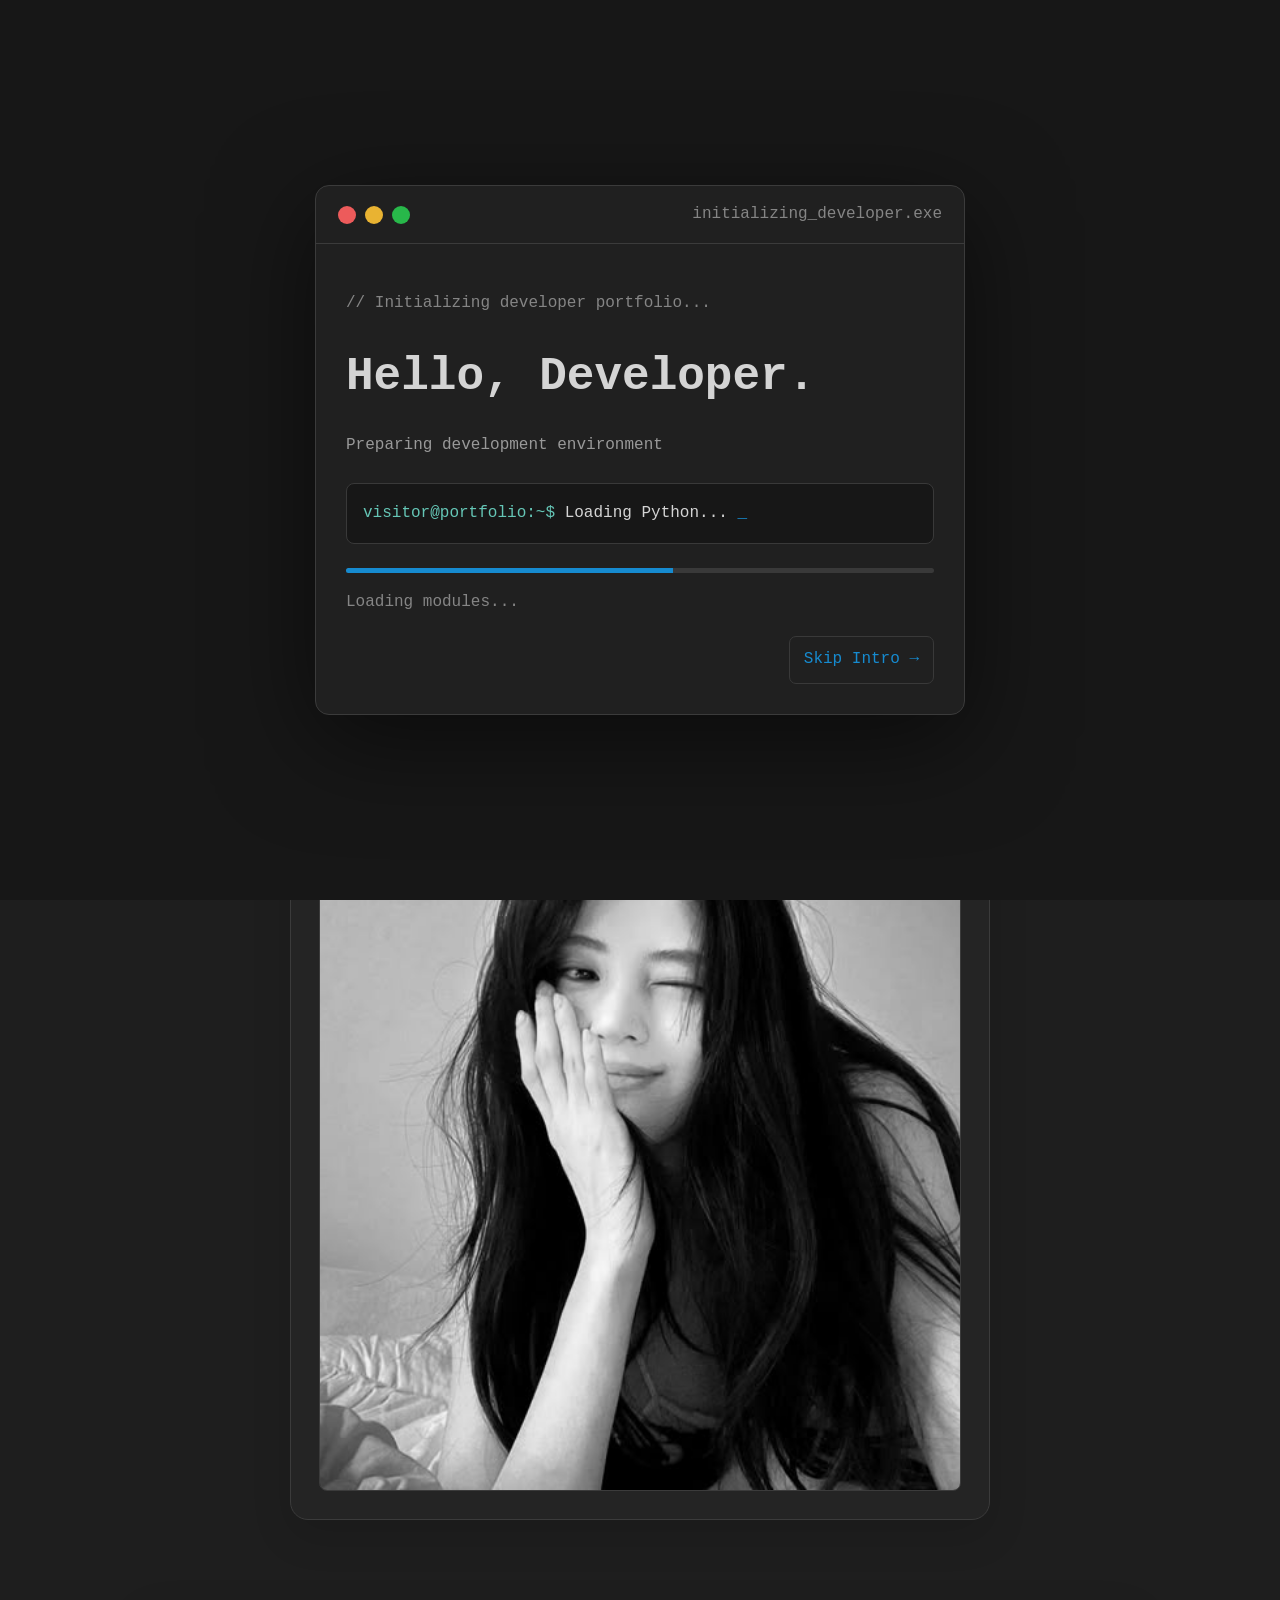
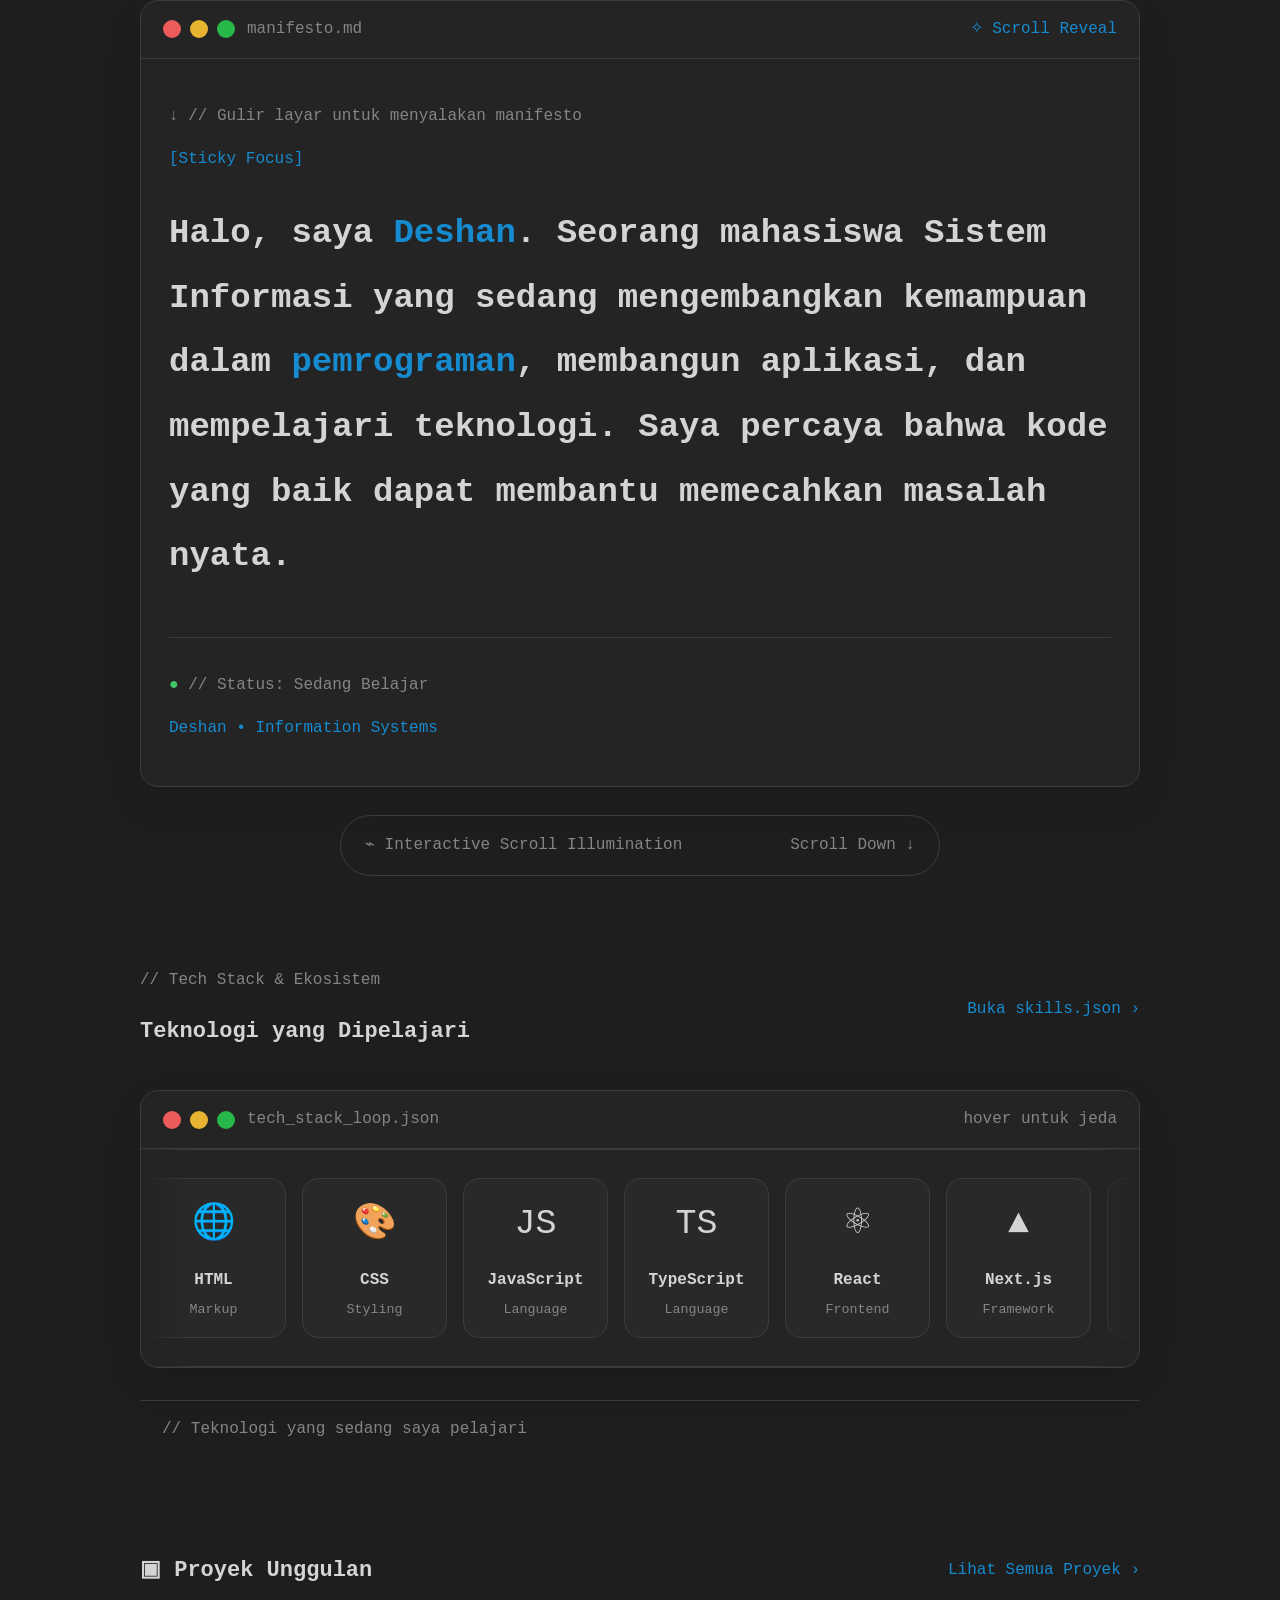
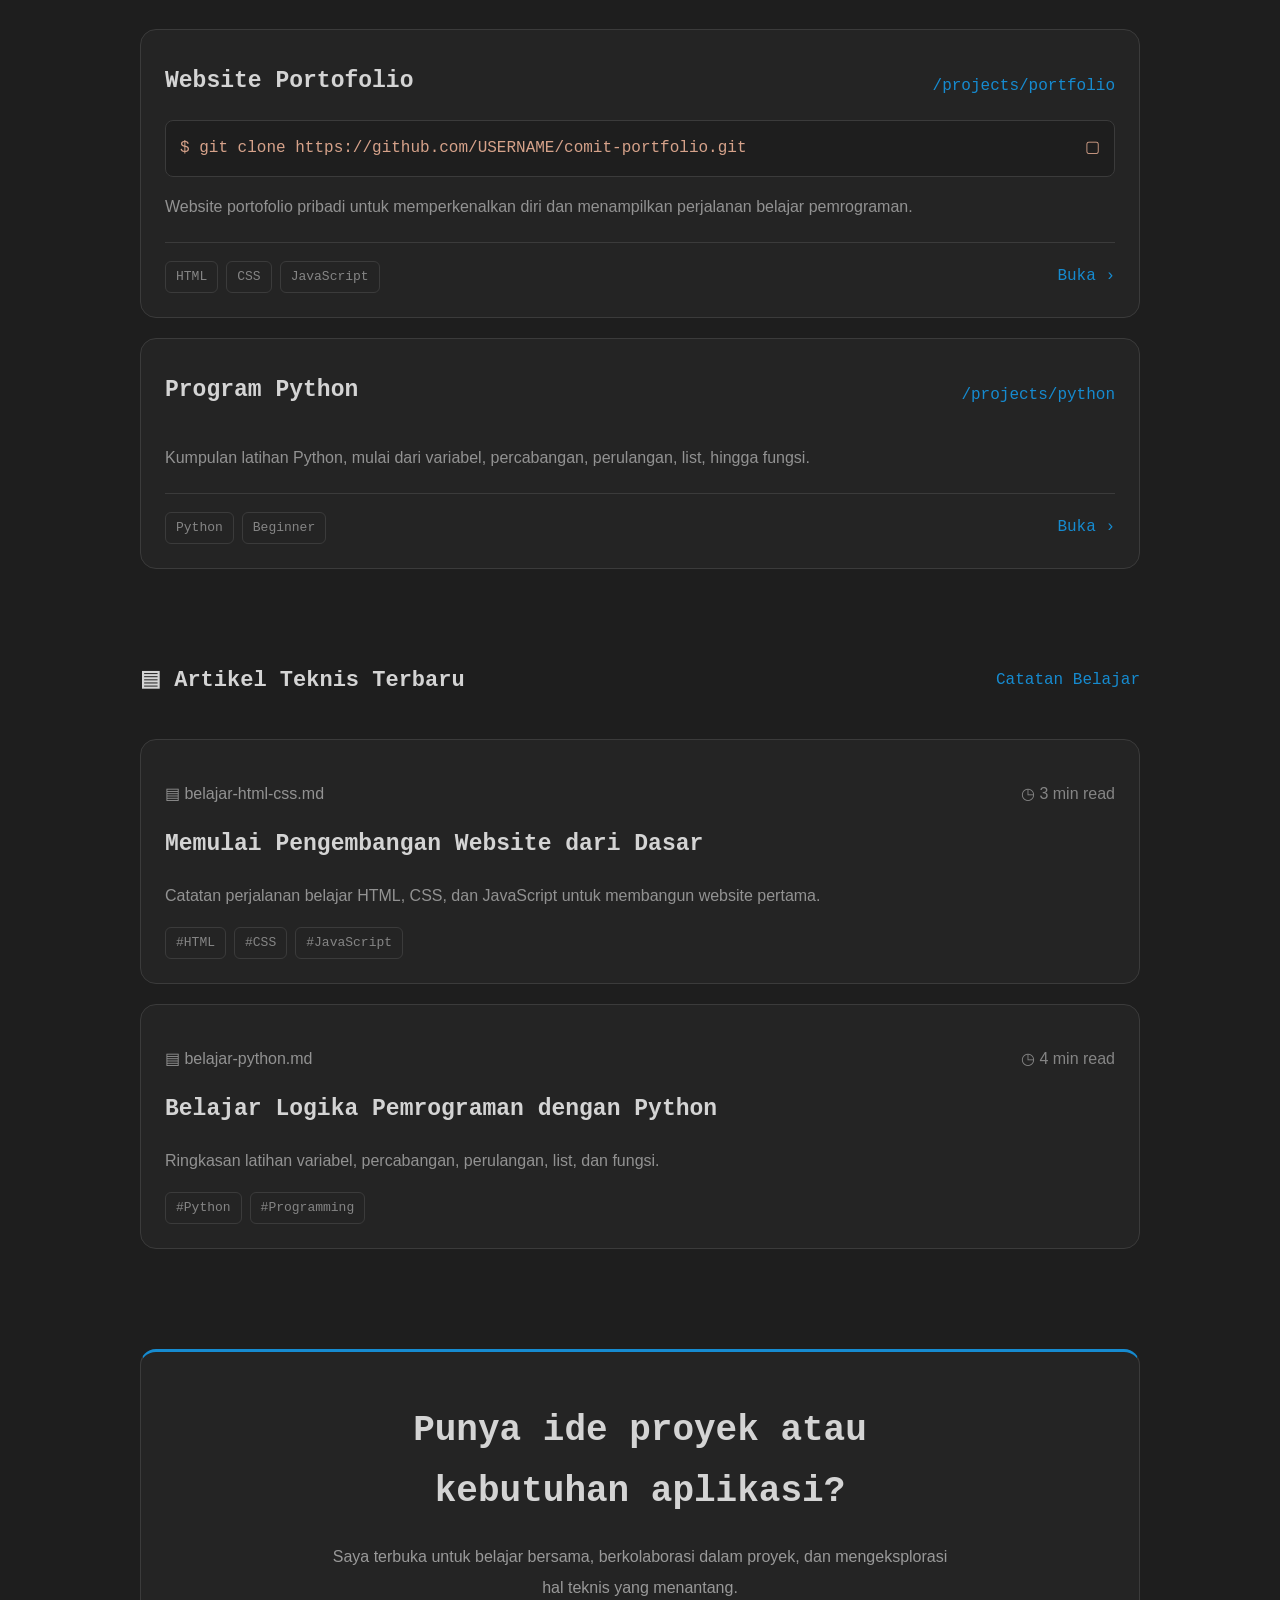
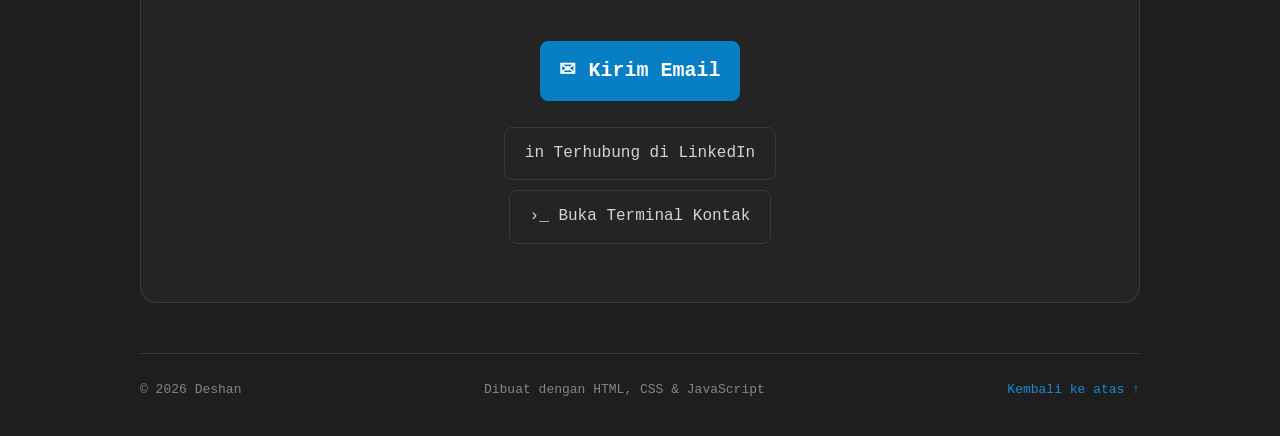
==== commit 42fb091c: "Menambahkan intro, multibahasa, dan animasi" ====
--- a/index.html
+++ b/index.html
@@ -9,6 +9,37 @@
   <script src="script.js" defer></script>
 </head>
 <body id="top">
+  <div id="intro-screen" class="intro-screen">
+  <div class="intro-window">
+    <div class="editor-heading">
+      <div class="window-dots">
+        <span class="dot red"></span>
+        <span class="dot yellow"></span>
+        <span class="dot green"></span>
+      </div>
+      <span>initializing_developer.exe</span>
+    </div>
+
+    <div class="intro-content">
+      <p class="comment">// Initializing developer portfolio...</p>
+      <h1 id="intro-title">Hello, Developer.</h1>
+      <p id="intro-subtitle">Preparing development environment</p>
+
+      <div class="intro-code">
+        <span class="terminal-user">visitor@portfolio:~$</span>
+        <span id="intro-language">Loading HTML...</span>
+        <span class="cursor">_</span>
+      </div>
+
+      <div class="progress-track">
+        <div id="intro-progress"></div>
+      </div>
+
+      <p class="comment" id="intro-status">Loading modules...</p>
+      <button id="skip-intro" type="button">Skip Intro →</button>
+    </div>
+  </div>
+</div>
   <header class="topbar">
     <div class="window-dots">
       <span class="dot red"></span>
@@ -17,7 +48,13 @@
     </div>
     <div class="file-title"><span class="blue">◆</span> id / home.tsx</div>
     <div class="top-actions">
-      <button id="languageBtn" class="small-btn" type="button">🌐 ID⌄</button>
+      <select id="languageSelect" class="small-btn" aria-label="Pilih bahasa">
+  <option value="id">🌐 Bahasa Indonesia</option>
+  <option value="en">🌐 English</option>
+  <option value="ja">🌐 日本語</option>
+  <option value="ko">🌐 한국어</option>
+  <option value="es">🌐 Español</option>
+</select>
       <button id="themeBtn" class="small-btn" type="button" aria-label="Ganti tema">☼</button>
     </div>
   </header>
@@ -122,12 +159,23 @@
           <span>tech_stack_loop.json</span>
           <span class="muted heading-right">hover untuk jeda</span>
         </div>
-        <div class="tech-list">
-          <div class="tech-item"><span class="tech-icon">🌐</span><strong>HTML</strong><small>Markup</small></div>
-          <div class="tech-item"><span class="tech-icon">🎨</span><strong>CSS</strong><small>Styling</small></div>
-          <div class="tech-item"><span class="tech-icon">JS</span><strong>JavaScript</strong><small>Language</small></div>
-          <div class="tech-item"><span class="tech-icon">🐍</span><strong>Python</strong><small>Language</small></div>
-          <div class="tech-item"><span class="tech-icon">⌘</span><strong>Git</strong><small>Version Control</small></div>
+
+          <div class="tech-marquee">
+        <div class="tech-track">
+    <div class="tech-item"><span class="tech-icon">🌐</span><strong>HTML</strong><small>Markup</small></div>
+    <div class="tech-item"><span class="tech-icon">🎨</span><strong>CSS</strong><small>Styling</small></div>
+    <div class="tech-item"><span class="tech-icon">JS</span><strong>JavaScript</strong><small>Language</small></div>
+    <div class="tech-item"><span class="tech-icon">TS</span><strong>TypeScript</strong><small>Language</small></div>
+    <div class="tech-item"><span class="tech-icon">⚛</span><strong>React</strong><small>Frontend</small></div>
+    <div class="tech-item"><span class="tech-icon">▲</span><strong>Next.js</strong><small>Framework</small></div>
+    <div class="tech-item"><span class="tech-icon">🐍</span><strong>Python</strong><small>Language</small></div>
+    <div class="tech-item"><span class="tech-icon">☕</span><strong>Java</strong><small>Language</small></div>
+    <div class="tech-item"><span class="tech-icon">⌘</span><strong>Git</strong><small>Version Control</small></div>
+    <div class="tech-item"><span class="tech-icon">🐙</span><strong>GitHub</strong><small>Repository</small></div>
+    <div class="tech-item"><span class="tech-icon">🗄</span><strong>SQL</strong><small>Database</small></div>
+    <div class="tech-item"><span class="tech-icon">🐧</span><strong>Linux</strong><small>Operating System</small></div>
+  </div>
+</div>
         </div>
         <div class="editor-footer">// Teknologi yang sedang saya pelajari</div>
       </div>
--- a/style.css
+++ b/style.css
@@ -599,4 +599,180 @@
     transition-duration: .01ms !important;
     animation-duration: .01ms !important;
   }
+}
+
+/* INTRO SCREEN */
+.intro-screen {
+  position: fixed;
+  inset: 0;
+  z-index: 999;
+  display: grid;
+  place-items: center;
+  padding: 20px;
+  background: #171717;
+  transition: opacity .8s ease, visibility .8s ease;
+}
+
+.intro-screen.finished {
+  opacity: 0;
+  visibility: hidden;
+  pointer-events: none;
+}
+
+.intro-window {
+  width: min(100%, 650px);
+  overflow: hidden;
+  background: #202020;
+  border: 1px solid #3b3b3b;
+  border-radius: 14px;
+  box-shadow: 0 25px 100px #0008;
+}
+
+.intro-content {
+  padding: 30px;
+}
+
+.intro-content h1 {
+  font-size: clamp(28px, 6vw, 46px);
+  margin: 20px 0 5px;
+}
+
+.intro-content > p:not(.comment) {
+  color: #999;
+}
+
+.intro-code {
+  margin: 24px 0;
+  padding: 16px;
+  background: #171717;
+  border: 1px solid #393939;
+  border-radius: 8px;
+  overflow-wrap: anywhere;
+}
+
+.cursor {
+  color: #168bd0;
+  animation: blink .7s steps(2) infinite;
+}
+
+@keyframes blink {
+  50% { opacity: 0; }
+}
+
+.progress-track {
+  height: 5px;
+  overflow: hidden;
+  background: #393939;
+  border-radius: 10px;
+}
+
+#intro-progress {
+  width: 0;
+  height: 100%;
+  background: #168bd0;
+  transition: width .2s linear;
+}
+
+#skip-intro {
+  display: block;
+  margin: 20px 0 0 auto;
+  padding: 9px 14px;
+  color: #168bd0;
+  background: transparent;
+  border: 1px solid #393939;
+  border-radius: 7px;
+}
+
+/* LANGUAGE SELECT */
+select.small-btn {
+  max-width: 190px;
+  color: var(--text);
+  background: var(--panel);
+}
+
+/* HORIZONTAL SKILL LOOP */
+.tech-marquee {
+  overflow: hidden;
+  padding: 28px 0;
+  border-top: 1px solid var(--border);
+  border-bottom: 1px solid var(--border);
+  mask-image: linear-gradient(
+    to right,
+    transparent,
+    black 5%,
+    black 95%,
+    transparent
+  );
+}
+
+.tech-track {
+  display: flex;
+  width: max-content;
+  gap: 16px;
+  animation: skill-scroll 32s linear infinite;
+}
+
+.tech-track:hover {
+  animation-play-state: paused;
+}
+
+.tech-track .tech-item {
+  flex: 0 0 145px;
+}
+
+@keyframes skill-scroll {
+  from { transform: translateX(0); }
+  to { transform: translateX(-50%); }
+}
+
+/* SMOOTH SCROLL REVEAL */
+html {
+  scroll-behavior: smooth;
+  scroll-padding-top: 90px;
+}
+
+.reveal.visible .manifesto-text {
+  animation: text-enter 1s ease both;
+}
+
+@keyframes text-enter {
+  from {
+    opacity: .2;
+    transform: translateY(18px);
+    filter: blur(3px);
+  }
+  to {
+    opacity: 1;
+    transform: translateY(0);
+    filter: blur(0);
+  }
+}
+
+@media (max-width: 600px) {
+  .intro-content {
+    padding: 20px;
+  }
+
+  .intro-content h1 {
+    font-size: 28px;
+  }
+
+  select.small-btn {
+    max-width: 145px;
+    font-size: 11px;
+  }
+}
+
+@media (prefers-reduced-motion: reduce) {
+  .tech-track {
+    animation: none;
+  }
+
+  .reveal,
+  .reveal.visible .manifesto-text,
+  .intro-screen {
+    transition: none;
+    animation: none;
+    filter: none;
+  }
 }
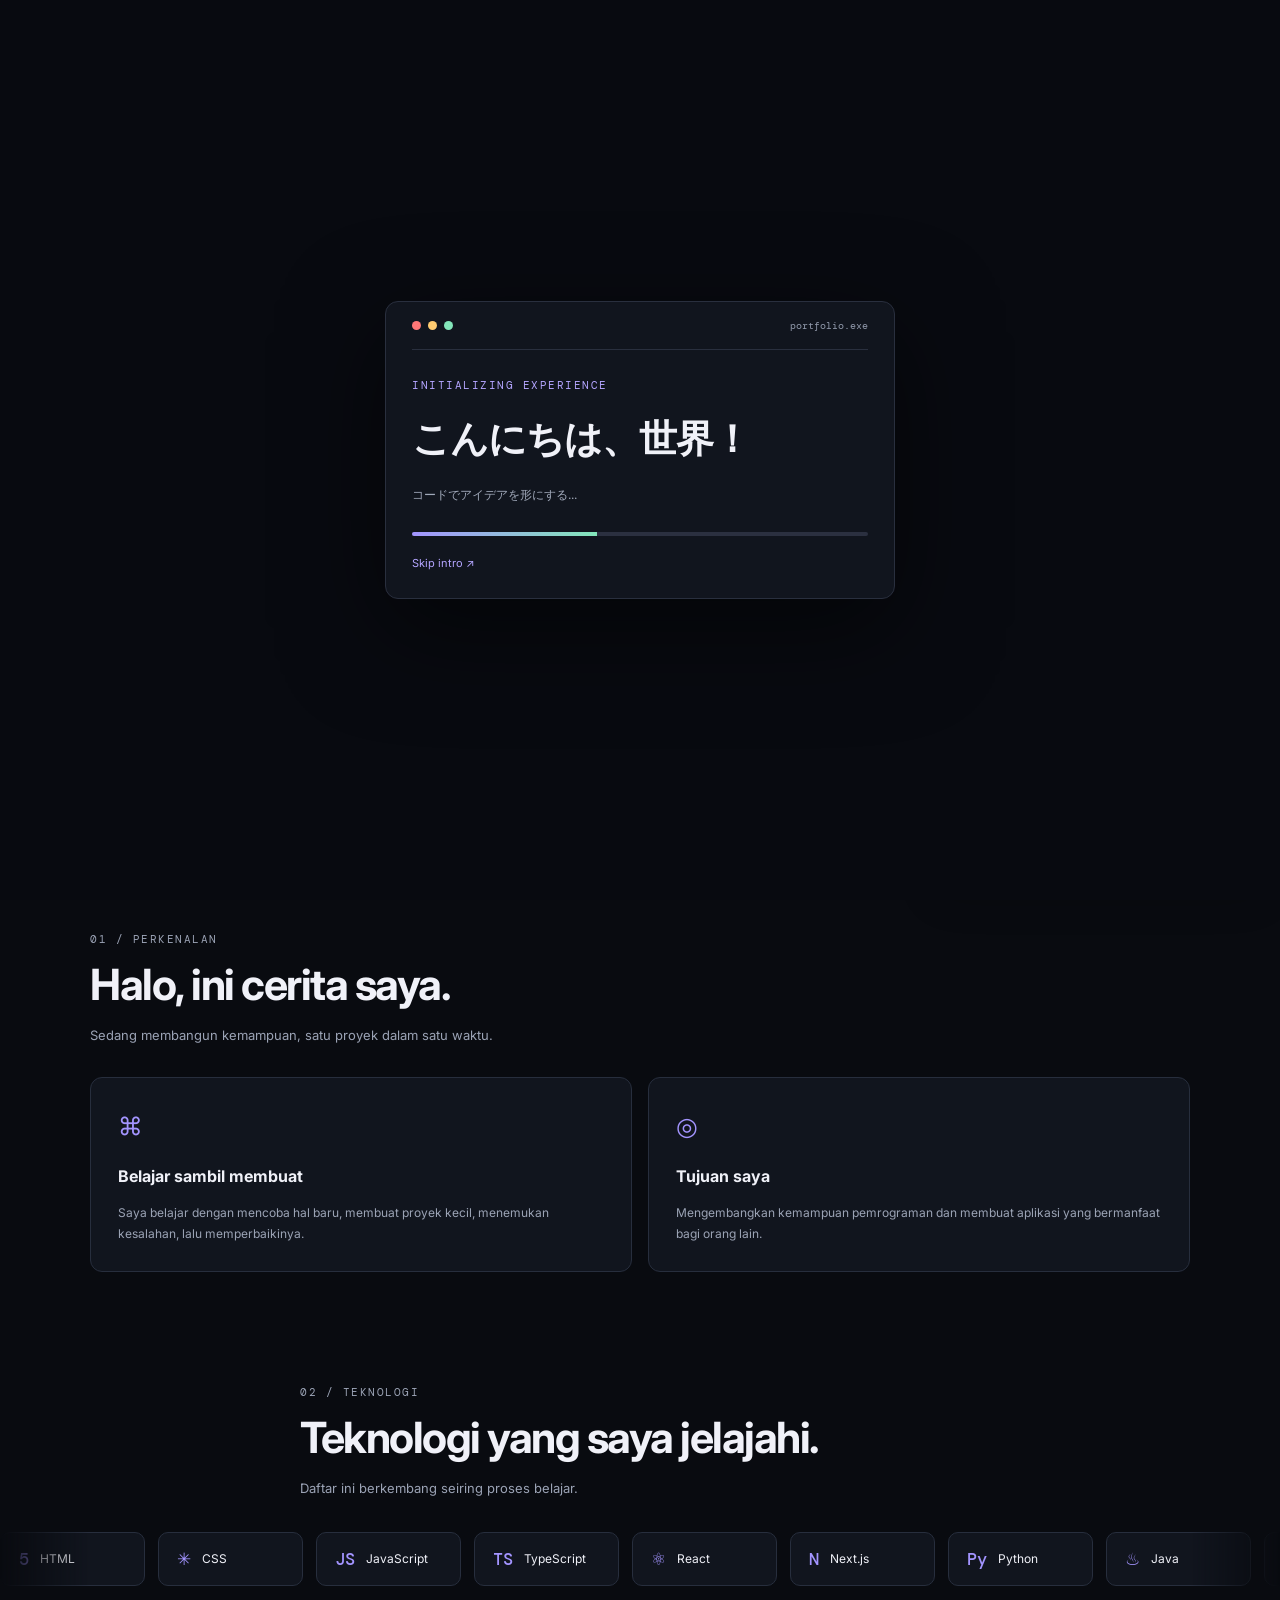
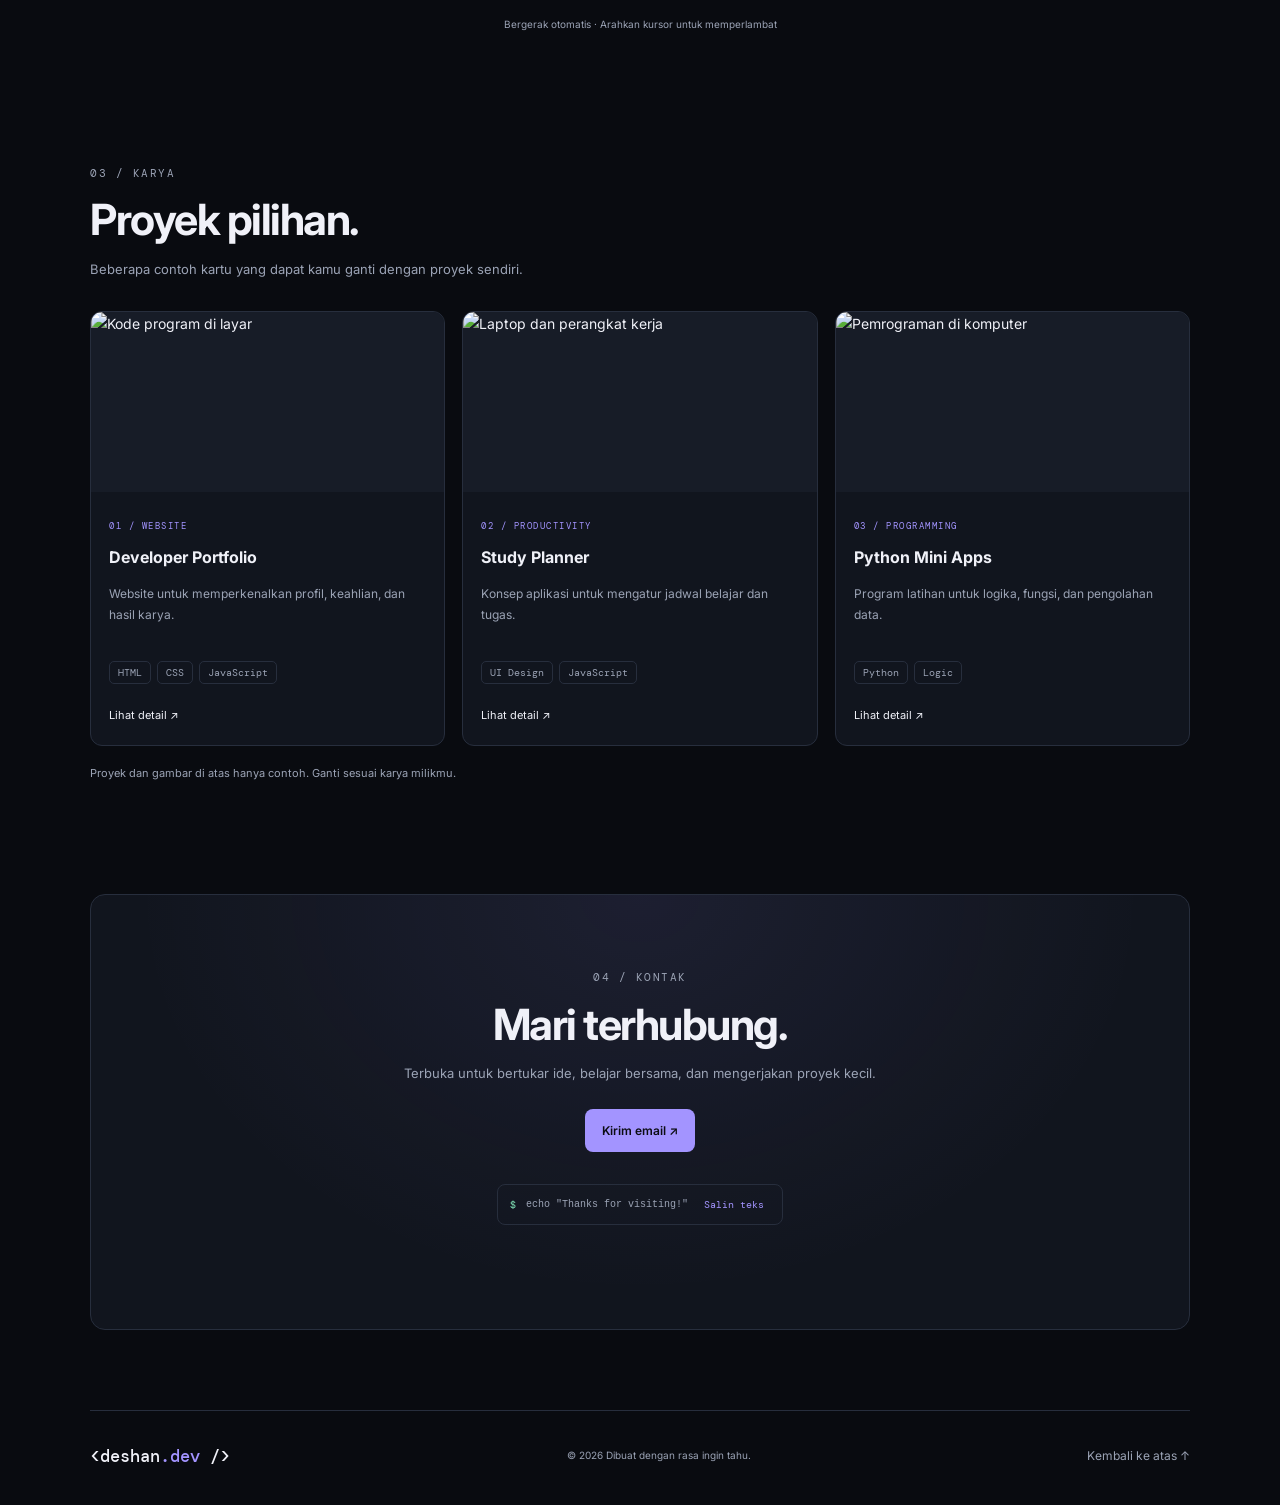
==== commit cb67b06e: "Merevisi seluruhnya" ====
--- a/index.html
+++ b/index.html
@@ -3,252 +3,245 @@
 <head>
   <meta charset="UTF-8">
   <meta name="viewport" content="width=device-width, initial-scale=1.0">
-  <meta name="description" content="Portofolio Deshan, mahasiswa Sistem Informasi yang sedang belajar pemrograman.">
+  <meta name="theme-color" content="#090b10">
+  <meta name="description" content="Personal portfolio and developer journey">
   <title>Deshan | Developer Portfolio</title>
+  <link rel="preconnect" href="https://fonts.googleapis.com">
+  <link href="https://fonts.googleapis.com/css2?family=DM+Mono:wght@400;500&family=Inter:wght@400;500;600;700;800&display=swap" rel="stylesheet">
   <link rel="stylesheet" href="style.css">
   <script src="script.js" defer></script>
 </head>
-<body id="top">
-  <div id="intro-screen" class="intro-screen">
-  <div class="intro-window">
-    <div class="editor-heading">
-      <div class="window-dots">
-        <span class="dot red"></span>
-        <span class="dot yellow"></span>
-        <span class="dot green"></span>
-      </div>
-      <span>initializing_developer.exe</span>
-    </div>
-
-    <div class="intro-content">
-      <p class="comment">// Initializing developer portfolio...</p>
-      <h1 id="intro-title">Hello, Developer.</h1>
-      <p id="intro-subtitle">Preparing development environment</p>
-
-      <div class="intro-code">
-        <span class="terminal-user">visitor@portfolio:~$</span>
-        <span id="intro-language">Loading HTML...</span>
-        <span class="cursor">_</span>
-      </div>
-
-      <div class="progress-track">
-        <div id="intro-progress"></div>
-      </div>
-
-      <p class="comment" id="intro-status">Loading modules...</p>
-      <button id="skip-intro" type="button">Skip Intro →</button>
+
+<body>
+  <!-- INTRO PEMBUKA -->
+  <div class="intro" id="intro">
+    <div class="intro-box">
+      <div class="window-dots"><i></i><i></i><i></i><span>portfolio.exe</span></div>
+      <p class="eyebrow">INITIALIZING EXPERIENCE</p>
+      <h1 id="introTitle">Hello, World!</h1>
+      <p id="introStatus">Preparing your experience...</p>
+      <div class="progress"><span id="progressBar"></span></div>
+      <button id="skipIntro" type="button">Skip intro ↗</button>
     </div>
   </div>
-</div>
-  <header class="topbar">
-    <div class="window-dots">
-      <span class="dot red"></span>
-      <span class="dot yellow"></span>
-      <span class="dot green"></span>
-    </div>
-    <div class="file-title"><span class="blue">◆</span> id / home.tsx</div>
-    <div class="top-actions">
-      <select id="languageSelect" class="small-btn" aria-label="Pilih bahasa">
-  <option value="id">🌐 Bahasa Indonesia</option>
-  <option value="en">🌐 English</option>
-  <option value="ja">🌐 日本語</option>
-  <option value="ko">🌐 한국어</option>
-  <option value="es">🌐 Español</option>
-</select>
-      <button id="themeBtn" class="small-btn" type="button" aria-label="Ganti tema">☼</button>
+
+  <!-- NAVIGASI -->
+  <header class="navbar">
+    <a class="logo" href="#home">&lt;deshan<span>.dev</span> /&gt;</a>
+    <nav>
+      <a href="#about" data-i18n="navAbout">Tentang</a>
+      <a href="#skills" data-i18n="navSkills">Keahlian</a>
+      <a href="#projects" data-i18n="navProjects">Proyek</a>
+      <a href="#contact" data-i18n="navContact">Kontak</a>
+    </nav>
+    <div class="nav-tools">
+      <select id="languageSelect" aria-label="Language">
+        <option value="id">ID</option>
+        <option value="en">EN</option>
+        <option value="ja">日本語</option>
+        <option value="ko">한국어</option>
+        <option value="es">ES</option>
+      </select>
+      <button id="themeButton" class="square-button" type="button" aria-label="Change theme">☼</button>
     </div>
   </header>
 
-  <main class="container">
-    <section class="hero reveal">
-      <p class="comment">// File: src/home.tsx</p>
-      <h1 id="greeting">Halo, saya Deshan</h1>
-      <h2 id="role">Mahasiswa Sistem Informasi</h2>
-      <p class="intro" id="intro">
-        Saya sedang mempelajari pemrograman dan pengembangan website.
-        Saya tertarik membangun sesuatu yang bermanfaat, memecahkan masalah,
-        dan terus belajar teknologi baru.
-      </p>
-
-      <div class="terminal">
-        <span class="terminal-user">deshan@dev:~$</span>
-        <span>whoami</span>
-        <span class="arrow">→</span>
-        <span class="terminal-output">Mahasiswa Sistem Informasi</span>
-      </div>
-
-      <div class="socials">
-        <a class="social primary" href="https://github.com/" target="_blank" rel="noopener noreferrer">
-          <span>⌘</span> GitHub
-        </a>
-        <a class="social" href="https://www.linkedin.com/" target="_blank" rel="noopener noreferrer" aria-label="LinkedIn">in</a>
-        <a class="social instagram" href="https://www.instagram.com/" target="_blank" rel="noopener noreferrer" aria-label="Instagram">◎</a>
-        <a class="social" href="mailto:emailkamu@example.com" aria-label="Email">✉</a>
-      </div>
-    </section>
-
-    <section class="editor-card photo-card reveal">
-      <div class="editor-heading">
-        <div class="window-dots">
-          <span class="dot red"></span>
-          <span class="dot yellow"></span>
-          <span class="dot green"></span>
-        </div>
-        <span>Deshan.png</span>
-      </div>
-      <div class="photo-frame">
-        <img src="assets/profile.jpg" alt="Foto profil Deshan"
-             onerror="this.style.display='none';document.getElementById('photoFallback').style.display='grid'">
-        <div class="photo-fallback" id="photoFallback">
-          <span>👨‍💻</span>
-          <strong>Foto profil kamu</strong>
-          <small>Ganti dengan assets/profile.jpg</small>
-        </div>
-      </div>
-    </section>
-
-    <section class="editor-card manifesto reveal" id="about">
-      <div class="editor-heading">
-        <div class="window-dots">
-          <span class="dot red"></span>
-          <span class="dot yellow"></span>
-          <span class="dot green"></span>
-        </div>
-        <span>manifesto.md</span>
-        <span class="blue heading-right">✧ Scroll Reveal</span>
-      </div>
-      <div class="editor-content">
-        <p class="comment">↓ // Gulir layar untuk menyalakan manifesto</p>
-        <p class="blue">[Sticky Focus]</p>
-        <h2 class="manifesto-text">
-          Halo, saya <span class="blue">Deshan</span>. Seorang
-          mahasiswa Sistem Informasi yang sedang mengembangkan
-          kemampuan dalam <span class="blue">pemrograman</span>,
-          membangun aplikasi, dan mempelajari teknologi.
-          Saya percaya bahwa kode yang baik dapat membantu
-          memecahkan masalah nyata.
-        </h2>
-        <div class="status">
-          <p><span class="green-text">●</span> // Status: Sedang Belajar</p>
-          <p class="blue">Deshan • Information Systems</p>
-        </div>
-      </div>
-    </section>
-
-    <div class="scroll-pill reveal">
-      <span>⌁ Interactive Scroll Illumination</span>
-      <a href="#skills">Scroll Down ↓</a>
-    </div>
-
-    <section class="section reveal" id="skills">
-      <div class="section-heading">
-        <div>
-          <p class="comment">// Tech Stack & Ekosistem</p>
-          <h2>Teknologi yang Dipelajari</h2>
-        </div>
-        <span class="blue">Buka skills.json ›</span>
-      </div>
-
-      <div class="editor-card">
-        <div class="editor-heading">
-          <div class="window-dots">
-            <span class="dot red"></span>
-            <span class="dot yellow"></span>
-            <span class="dot green"></span>
-          </div>
-          <span>tech_stack_loop.json</span>
-          <span class="muted heading-right">hover untuk jeda</span>
-        </div>
-
-          <div class="tech-marquee">
+  <main>
+    <!-- HERO / FOTO PROFIL -->
+    <section class="hero wrap" id="home">
+      <div class="hero-copy reveal">
+        <p class="eyebrow"><span class="green-dot"></span> STUDENT · ASPIRING DEVELOPER</p>
+        <h1 data-i18n="heroTitle">Membangun ide menjadi sesuatu yang <span class="gradient">berarti.</span></h1>
+        <p class="muted hero-description" data-i18n="heroText">
+          Saya mahasiswa Sistem Informasi yang sedang belajar pemrograman, web development, dan teknologi digital.
+        </p>
+        <div class="hero-buttons">
+          <a class="button primary" href="#projects" data-i18n="viewProjects">Lihat proyek ↗</a>
+          <a class="button secondary" href="#contact" data-i18n="contactMe">Hubungi saya</a>
+        </div>
+        <div class="hero-facts">
+          <span>⌖ Indonesia</span>
+          <span>⌘ <span data-i18n="learning">Belajar setiap hari</span></span>
+        </div>
+      </div>
+
+      <div class="profile-wrap reveal">
+        <div class="profile-glow"></div>
+        <div class="profile-card">
+          <div class="profile-top">
+            <span>profile.png</span>
+            <span class="green-dot"></span>
+          </div>
+
+          <!-- GANTI URL FOTO DI BAWAH INI -->
+          <img
+            class="profile-photo"
+            src="assets/profile.jpg"
+            alt="Foto profil"
+            onerror="this.style.display='none';this.nextElementSibling.style.display='grid';"
+          >
+          <div class="photo-fallback">YOUR<br>PHOTO</div>
+
+          <div class="profile-caption">
+            <div>
+              <h2>Deshan</h2>
+              <p data-i18n="profileRole">Mahasiswa Sistem Informasi</p>
+            </div>
+            <span class="verified-mark">↗</span>
+          </div>
+          <div class="profile-tags">
+            <span>Web Development</span><span>Programming</span>
+          </div>
+        </div>
+        <div class="floating-label label-one">{" "} console.log("Hello!")</div>
+        <div class="floating-label label-two"><span class="green-dot"></span> Always learning</div>
+      </div>
+
+      <a class="scroll-cue" href="#about">
+        <span class="scroll-line"></span>
+        <span data-i18n="scroll">GULIR UNTUK MENJELAJAH</span>
+        <span class="scroll-arrow">↓</span>
+      </a>
+    </section>
+
+    <!-- PEMUTAR MUSIK -->
+    <aside class="music-player" aria-label="Background music player">
+      <div class="music-cover">♫</div>
+      <div class="music-details">
+        <strong data-i18n="musicTitle">Background music</strong>
+        <span id="musicStatus" data-i18n="musicReady">Siap diputar</span>
+      </div>
+      <button id="musicButton" type="button" aria-label="Play music">▶</button>
+      <button id="muteButton" type="button" aria-label="Mute music">♪</button>
+
+      <!--
+        GANTI URL AUDIO INI DENGAN URL MP3 YANG BOLEH DIGUNAKAN.
+        Gunakan URL langsung ke file audio, bukan halaman YouTube.
+      -->
+      <audio id="backgroundMusic" loop preload="none">
+        <source src="https://www.soundhelix.com/examples/mp3/SoundHelix-Song-1.mp3" type="audio/mpeg">
+      </audio>
+    </aside>
+
+    <!-- TENTANG -->
+    <section class="wrap section" id="about">
+      <div class="section-heading reveal">
+        <p class="eyebrow">01 / <span data-i18n="aboutLabel">PERKENALAN</span></p>
+        <h2 data-i18n="aboutTitle">Halo, ini cerita saya.</h2>
+        <p class="muted" data-i18n="aboutIntro">Sedang membangun kemampuan, satu proyek dalam satu waktu.</p>
+      </div>
+      <div class="about-grid">
+        <article class="info-card reveal">
+          <div class="info-icon">⌘</div>
+          <h3 data-i18n="aboutCardTitle">Belajar sambil membuat</h3>
+          <p class="muted" data-i18n="aboutText">Saya belajar dengan mencoba hal baru, membuat proyek kecil, menemukan kesalahan, lalu memperbaikinya.</p>
+        </article>
+        <article class="info-card reveal">
+          <div class="info-icon">◎</div>
+          <h3 data-i18n="goalTitle">Tujuan saya</h3>
+          <p class="muted" data-i18n="goalText">Mengembangkan kemampuan pemrograman dan membuat aplikasi yang bermanfaat bagi orang lain.</p>
+        </article>
+      </div>
+    </section>
+
+    <!-- KEAHLIAN BERGERAK -->
+    <section class="section skills-section" id="skills">
+      <div class="wrap section-heading reveal">
+        <p class="eyebrow">02 / <span data-i18n="skillsLabel">TEKNOLOGI</span></p>
+        <h2 data-i18n="skillsTitle">Teknologi yang saya jelajahi.</h2>
+        <p class="muted" data-i18n="skillsText">Daftar ini berkembang seiring proses belajar.</p>
+      </div>
+
+      <div class="marquee">
         <div class="tech-track">
-    <div class="tech-item"><span class="tech-icon">🌐</span><strong>HTML</strong><small>Markup</small></div>
-    <div class="tech-item"><span class="tech-icon">🎨</span><strong>CSS</strong><small>Styling</small></div>
-    <div class="tech-item"><span class="tech-icon">JS</span><strong>JavaScript</strong><small>Language</small></div>
-    <div class="tech-item"><span class="tech-icon">TS</span><strong>TypeScript</strong><small>Language</small></div>
-    <div class="tech-item"><span class="tech-icon">⚛</span><strong>React</strong><small>Frontend</small></div>
-    <div class="tech-item"><span class="tech-icon">▲</span><strong>Next.js</strong><small>Framework</small></div>
-    <div class="tech-item"><span class="tech-icon">🐍</span><strong>Python</strong><small>Language</small></div>
-    <div class="tech-item"><span class="tech-icon">☕</span><strong>Java</strong><small>Language</small></div>
-    <div class="tech-item"><span class="tech-icon">⌘</span><strong>Git</strong><small>Version Control</small></div>
-    <div class="tech-item"><span class="tech-icon">🐙</span><strong>GitHub</strong><small>Repository</small></div>
-    <div class="tech-item"><span class="tech-icon">🗄</span><strong>SQL</strong><small>Database</small></div>
-    <div class="tech-item"><span class="tech-icon">🐧</span><strong>Linux</strong><small>Operating System</small></div>
-  </div>
-</div>
-        </div>
-        <div class="editor-footer">// Teknologi yang sedang saya pelajari</div>
-      </div>
-    </section>
-
-    <section class="section reveal" id="projects">
-      <div class="section-heading">
-        <h2>▣ Proyek Unggulan</h2>
-        <a href="https://github.com/" target="_blank" rel="noopener noreferrer" class="blue">Lihat Semua Proyek ›</a>
-      </div>
-
-      <article class="project-card">
-        <div class="project-title">
-          <h3>Website Portofolio</h3>
-          <span class="blue">/projects/portfolio</span>
-        </div>
-        <button class="code-copy" data-copy="git clone https://github.com/USERNAME/comit-portfolio.git" type="button">
-          <span>$ git clone https://github.com/USERNAME/comit-portfolio.git</span>
-          <span>▢</span>
-        </button>
-        <p>Website portofolio pribadi untuk memperkenalkan diri dan menampilkan perjalanan belajar pemrograman.</p>
-        <div class="project-bottom">
-          <div class="tags"><span>HTML</span><span>CSS</span><span>JavaScript</span></div>
-          <a href="https://github.com/" target="_blank" rel="noopener noreferrer" class="blue">Buka ›</a>
-        </div>
-      </article>
-
-      <article class="project-card">
-        <div class="project-title">
-          <h3>Program Python</h3>
-          <span class="blue">/projects/python</span>
-        </div>
-        <p>Kumpulan latihan Python, mulai dari variabel, percabangan, perulangan, list, hingga fungsi.</p>
-        <div class="project-bottom">
-          <div class="tags"><span>Python</span><span>Beginner</span></div>
-          <a href="https://github.com/" target="_blank" rel="noopener noreferrer" class="blue">Buka ›</a>
-        </div>
-      </article>
-    </section>
-
-    <section class="section reveal" id="articles">
-      <div class="section-heading">
-        <h2>▤ Artikel Teknis Terbaru</h2>
-        <span class="blue">Catatan Belajar</span>
-      </div>
-      <article class="article-card">
-        <p class="blue">▤ belajar-html-css.md <span class="muted">◷ 3 min read</span></p>
-        <h3>Memulai Pengembangan Website dari Dasar</h3>
-        <p>Catatan perjalanan belajar HTML, CSS, dan JavaScript untuk membangun website pertama.</p>
-        <div class="tags"><span>#HTML</span><span>#CSS</span><span>#JavaScript</span></div>
-      </article>
-      <article class="article-card">
-        <p class="blue">▤ belajar-python.md <span class="muted">◷ 4 min read</span></p>
-        <h3>Belajar Logika Pemrograman dengan Python</h3>
-        <p>Ringkasan latihan variabel, percabangan, perulangan, list, dan fungsi.</p>
-        <div class="tags"><span>#Python</span><span>#Programming</span></div>
-      </article>
-    </section>
-
-    <section class="contact-card reveal" id="contact">
-      <h2>Punya ide proyek atau kebutuhan aplikasi?</h2>
-      <p>Saya terbuka untuk belajar bersama, berkolaborasi dalam proyek, dan mengeksplorasi hal teknis yang menantang.</p>
-      <a class="social primary email-button" href="mailto:emailkamu@example.com">✉ Kirim Email</a>
-      <a class="contact-link" href="https://www.linkedin.com/" target="_blank" rel="noopener noreferrer">in Terhubung di LinkedIn</a>
-      <button class="contact-link" id="terminalBtn" type="button">›_ Buka Terminal Kontak</button>
-      <p id="contactTerminal" class="terminal hidden">deshan@dev:~$ echo "Email: emailkamu@example.com"</p>
-    </section>
-
-    <footer>
-      <span>© <span id="year"></span> Deshan</span>
-      <span>Dibuat dengan HTML, CSS & JavaScript</span>
-      <a href="#top" class="blue">Kembali ke atas ↑</a>
-    </footer>
+          <span class="tech"><b>5</b> HTML</span>
+          <span class="tech"><b>✳</b> CSS</span>
+          <span class="tech"><b>JS</b> JavaScript</span>
+          <span class="tech"><b>TS</b> TypeScript</span>
+          <span class="tech"><b>⚛</b> React</span>
+          <span class="tech"><b>N</b> Next.js</span>
+          <span class="tech"><b>Py</b> Python</span>
+          <span class="tech"><b>♨</b> Java</span>
+          <span class="tech"><b>PHP</b> PHP</span>
+          <span class="tech"><b>▤</b> SQL</span>
+          <span class="tech"><b>⑂</b> Git</span>
+          <span class="tech"><b>◉</b> GitHub</span>
+          <span class="tech"><b>🐧</b> Linux</span>
+        </div>
+      </div>
+      <p class="marquee-caption" data-i18n="marqueeText">Bergerak otomatis · Arahkan kursor untuk memperlambat</p>
+    </section>
+
+    <!-- PROYEK DENGAN GAMBAR -->
+    <section class="wrap section" id="projects">
+      <div class="section-heading reveal">
+        <p class="eyebrow">03 / <span data-i18n="workLabel">KARYA</span></p>
+        <h2 data-i18n="projectsTitle">Proyek pilihan.</h2>
+        <p class="muted" data-i18n="projectsText">Beberapa contoh kartu yang dapat kamu ganti dengan proyek sendiri.</p>
+      </div>
+
+      <div class="project-grid">
+        <article class="project-card reveal">
+          <!-- GANTI URL GAMBAR PROYEK PERTAMA -->
+          <img class="project-image" src="https://images.unsplash.com/photo-1461749280684-dccba630e2f6?auto=format&fit=crop&w=900&q=85" alt="Kode program di layar" loading="lazy">
+          <div class="project-content">
+            <p class="eyebrow">01 / WEBSITE</p>
+            <h3 data-i18n="projectOne">Developer Portfolio</h3>
+            <p class="muted" data-i18n="projectOneText">Website untuk memperkenalkan profil, keahlian, dan hasil karya.</p>
+            <div class="tags"><span>HTML</span><span>CSS</span><span>JavaScript</span></div>
+            <a href="#contact" class="project-link" data-i18n="projectLink">Lihat detail ↗</a>
+          </div>
+        </article>
+
+        <article class="project-card reveal">
+          <!-- GANTI URL GAMBAR PROYEK KEDUA -->
+          <img class="project-image" src="https://images.unsplash.com/photo-1516321318423-f06f85e504b3?auto=format&fit=crop&w=900&q=85" alt="Laptop dan perangkat kerja" loading="lazy">
+          <div class="project-content">
+            <p class="eyebrow">02 / PRODUCTIVITY</p>
+            <h3 data-i18n="projectTwo">Study Planner</h3>
+            <p class="muted" data-i18n="projectTwoText">Konsep aplikasi untuk mengatur jadwal belajar dan tugas.</p>
+            <div class="tags"><span>UI Design</span><span>JavaScript</span></div>
+            <a href="#contact" class="project-link" data-i18n="projectLink">Lihat detail ↗</a>
+          </div>
+        </article>
+
+        <article class="project-card reveal">
+          <!-- GANTI URL GAMBAR PROYEK KETIGA -->
+          <img class="project-image" src="https://images.unsplash.com/photo-1555949963-aa79dcee981c?auto=format&fit=crop&w=900&q=85" alt="Pemrograman di komputer" loading="lazy">
+          <div class="project-content">
+            <p class="eyebrow">03 / PROGRAMMING</p>
+            <h3 data-i18n="projectThree">Python Mini Apps</h3>
+            <p class="muted" data-i18n="projectThreeText">Program latihan untuk logika, fungsi, dan pengolahan data.</p>
+            <div class="tags"><span>Python</span><span>Logic</span></div>
+            <a href="#contact" class="project-link" data-i18n="projectLink">Lihat detail ↗</a>
+          </div>
+        </article>
+      </div>
+      <p class="muted note reveal" data-i18n="projectNote">Proyek dan gambar di atas hanya contoh. Ganti sesuai karya milikmu.</p>
+    </section>
+
+    <!-- KONTAK -->
+    <section class="wrap section" id="contact">
+      <div class="contact-panel reveal">
+        <p class="eyebrow">04 / <span data-i18n="contactLabel">KONTAK</span></p>
+        <h2 data-i18n="contactTitle">Mari terhubung.</h2>
+        <p class="muted" data-i18n="contactText">Terbuka untuk bertukar ide, belajar bersama, dan mengerjakan proyek kecil.</p>
+        <!-- GANTI EMAIL DI HREF -->
+        <a class="button primary" href="mailto:emailkamu@example.com" data-i18n="emailButton">Kirim email ↗</a>
+        <div class="terminal">
+          <span class="green-text">$</span>
+          <code>echo "Thanks for visiting!"</code>
+          <button id="copyButton" type="button" data-i18n="copyButton">Salin teks</button>
+        </div>
+        <p id="copyStatus" aria-live="polite"></p>
+      </div>
+    </section>
   </main>
+
+  <footer class="wrap footer">
+    <a class="logo" href="#home">&lt;deshan<span>.dev</span> /&gt;</a>
+    <p>© <span id="year"></span> <span data-i18n="footerText">Dibuat dengan rasa ingin tahu.</span></p>
+    <a href="#home" data-i18n="backTop">Kembali ke atas ↑</a>
+  </footer>
 </body>
 </html>
--- a/style.css
+++ b/style.css
@@ -1,778 +1,345 @@
 :root {
-  --bg: #1e1e1e;
-  --panel: #242424;
-  --panel-2: #292929;
-  --border: #3b3b3b;
-  --text: #d4d4d4;
-  --muted: #858585;
-  --blue: #168bd0;
-  --green: #42c66a;
-}
-
-* {
-  box-sizing: border-box;
-  scroll-behavior: smooth;
-}
-
+  --bg: #090b10;
+  --panel: #11151e;
+  --panel2: #171c27;
+  --text: #f0f1f8;
+  --muted: #9ba3b5;
+  --border: #272e3d;
+  --accent: #a394ff;
+  --green: #83e6ba;
+  --header: rgba(9, 11, 16, .86);
+}
+* { box-sizing: border-box; }
+html { scroll-behavior: smooth; scroll-padding-top: 95px; }
 body {
   margin: 0;
   background: var(--bg);
   color: var(--text);
-  font-family: "Courier New", monospace;
-  line-height: 1.7;
-  transition: background .3s, color .3s;
-}
-
-a {
-  color: inherit;
-  text-decoration: none;
-}
-
-button {
-  font: inherit;
-  cursor: pointer;
-}
-
-.topbar {
-  position: sticky;
-  top: 0;
-  z-index: 10;
-  display: flex;
-  align-items: center;
-  gap: 24px;
-  padding: 18px 4%;
-  background: rgba(36, 36, 36, .96);
+  font: 14px/1.75 Inter, Arial, sans-serif;
+  transition: background .25s, color .25s;
+}
+body.light-theme {
+  --bg: #f5f6fa; --panel: #fff; --panel2: #edf0f7;
+  --text: #191b28; --muted: #646c7e; --border: #dce0e9;
+  --header: rgba(245, 246, 250, .9);
+}
+a { color: inherit; text-decoration: none; }
+button, select { font: inherit; }
+button, a, select { -webkit-tap-highlight-color: transparent; }
+button:focus-visible, a:focus-visible, select:focus-visible {
+  outline: 2px solid var(--accent); outline-offset: 4px;
+}
+button { cursor: pointer; }
+img { display: block; max-width: 100%; }
+::selection { background: var(--accent); color: #080a10; }
+.wrap { width: min(1100px, calc(100% - 44px)); margin-inline: auto; }
+.section { padding-top: 100px; }
+.muted { color: var(--muted); }
+.eyebrow {
+  color: var(--muted); font: 11px/1.7 "DM Mono", monospace;
+  letter-spacing: 1.5px; text-transform: uppercase;
+}
+.green-dot {
+  display: inline-block; width: 7px; height: 7px;
+  background: var(--green); border-radius: 50%;
+  box-shadow: 0 0 12px #83e6ba77;
+}
+.gradient {
+  color: transparent;
+  background: linear-gradient(100deg, #b5a9ff, #83e6ba);
+  background-clip: text;
+}
+
+/* NAVIGATION */
+.navbar {
+  position: sticky; top: 0; z-index: 20;
+  display: flex; align-items: center; justify-content: space-between;
+  gap: 22px; min-height: 74px;
+  padding: 12px max(22px, calc((100% - 1100px)/2));
   border-bottom: 1px solid var(--border);
-  backdrop-filter: blur(12px);
-}
-
+  background: var(--header); backdrop-filter: blur(18px);
+}
+.logo { font: 500 17px "DM Mono", monospace; white-space: nowrap; }
+.logo span { color: var(--accent); }
+.navbar nav { display: flex; gap: 23px; }
+.navbar nav a, .footer > a:last-child { color: var(--muted); font-size: 12px; }
+.navbar nav a:hover, .footer a:hover { color: var(--accent); }
+.nav-tools { display: flex; gap: 8px; }
+#languageSelect, .square-button {
+  color: var(--text); background: var(--panel);
+  border: 1px solid var(--border); border-radius: 8px; min-height: 37px;
+}
+#languageSelect { padding: 0 8px; }
+#languageSelect option { background: var(--panel); color: var(--text); }
+.square-button { width: 38px; font-size: 18px; }
+
+/* HERO */
+.hero {
+  min-height: 690px; padding-top: 110px; padding-bottom: 120px;
+  display: grid; grid-template-columns: 1.1fr .9fr;
+  gap: 60px; align-items: center; position: relative;
+}
+.hero h1 {
+  font-size: clamp(39px, 5vw, 62px); line-height: 1.12;
+  letter-spacing: -2.8px; margin: 18px 0; max-width: 650px;
+}
+.hero-description { max-width: 530px; font-size: 14px; }
+.hero-buttons { display: flex; flex-wrap: wrap; gap: 11px; margin-top: 28px; }
+.button {
+  display: inline-flex; align-items: center; justify-content: center;
+  padding: 11px 17px; border-radius: 8px;
+  font-size: 12px; font-weight: 600;
+  transition: transform .2s, opacity .2s;
+}
+.button:hover { transform: translateY(-3px); }
+.primary { color: #0b0c12; background: var(--accent); }
+.secondary { border: 1px solid var(--border); background: var(--panel); }
+.hero-facts {
+  display: flex; flex-wrap: wrap; gap: 20px; margin-top: 29px;
+  color: var(--muted); font: 10px "DM Mono", monospace;
+}
+
+/* PROFILE PHOTO */
+.profile-wrap { position: relative; max-width: 410px; width: 100%; justify-self: center; }
+.profile-glow {
+  position: absolute; inset: 8% -8%; z-index: -1;
+  background: radial-gradient(ellipse, #9b8cff35, transparent 70%);
+  filter: blur(15px);
+}
+.profile-card {
+  padding: 13px; border: 1px solid var(--border);
+  border-radius: 15px; background: var(--panel);
+  box-shadow: 0 30px 90px #0003;
+  transform: rotate(1deg);
+}
+.profile-top {
+  display: flex; justify-content: space-between; align-items: center;
+  padding: 2px 4px 12px; color: var(--muted);
+  font: 10px "DM Mono", monospace;
+}
+.profile-photo {
+  width: 100%; height: 355px; object-fit: cover;
+  object-position: center 35%; border-radius: 9px;
+  background: var(--panel2);
+}
+.photo-fallback {
+  display: none; height: 355px; place-items: center;
+  text-align: center; border-radius: 9px;
+  background: var(--panel2); color: var(--accent);
+  font: 25px "DM Mono", monospace;
+}
+.profile-caption {
+  display: flex; justify-content: space-between; align-items: center;
+  gap: 10px; padding: 12px 5px 4px;
+}
+.profile-caption h2 { font-size: 18px; margin: 0; }
+.profile-caption p { color: var(--muted); font-size: 11px; margin: 2px 0 0; }
+.verified-mark {
+  display: grid; place-items: center; width: 32px; height: 32px;
+  border: 1px solid var(--border); border-radius: 50%; color: var(--accent);
+}
+.profile-tags { display: flex; flex-wrap: wrap; gap: 7px; padding: 8px 5px 5px; }
+.profile-tags span, .tags span {
+  color: var(--muted); border: 1px solid var(--border);
+  border-radius: 5px; padding: 4px 8px;
+  font: 10px "DM Mono", monospace;
+}
+.floating-label {
+  position: absolute; padding: 10px 13px;
+  background: var(--panel); border: 1px solid var(--border);
+  border-radius: 8px; font: 10px "DM Mono", monospace;
+  box-shadow: 0 12px 35px #0003;
+}
+.label-one { top: 18%; left: -15%; color: var(--accent); }
+.label-two { bottom: 17%; right: -12%; display: flex; align-items: center; gap: 8px; color: var(--muted); }
+.scroll-cue {
+  position: absolute; bottom: 27px; left: 0;
+  display: flex; align-items: center; gap: 12px;
+  color: var(--muted); font: 9px "DM Mono", monospace; letter-spacing: 1px;
+}
+.scroll-line { width: 40px; height: 1px; background: var(--accent); animation: linePulse 1.6s infinite; }
+.scroll-arrow { animation: arrowBounce 1.3s infinite; }
+
+/* MUSIC PLAYER */
+.music-player {
+  position: fixed; z-index: 15; right: 20px; bottom: 20px;
+  display: flex; align-items: center; gap: 10px;
+  width: min(320px, calc(100% - 30px)); padding: 10px;
+  background: var(--panel); border: 1px solid var(--border);
+  border-radius: 12px; box-shadow: 0 12px 40px #0004;
+}
+.music-cover {
+  display: grid; place-items: center; flex: 0 0 39px; height: 39px;
+  border-radius: 8px; color: #0a0b10; font-size: 21px;
+  background: linear-gradient(135deg, #b4a5ff, #83e6ba);
+}
+.music-details { display: flex; flex: 1; min-width: 0; flex-direction: column; }
+.music-details strong { font-size: 11px; }
+.music-details span { color: var(--muted); font-size: 10px; }
+#musicButton, #muteButton {
+  flex: 0 0 32px; width: 32px; height: 32px;
+  border: 1px solid var(--border); border-radius: 8px;
+  color: var(--text); background: var(--panel2);
+}
+#musicButton { color: var(--accent); }
+
+/* SECTION HEADINGS */
+.section-heading { max-width: 680px; margin-bottom: 30px; }
+.section-heading h2, .contact-panel h2 {
+  font-size: clamp(30px, 4vw, 43px); line-height: 1.2;
+  letter-spacing: -1.5px; margin: 9px 0 12px;
+}
+.section-heading > p:last-child { font-size: 13px; }
+
+/* ABOUT */
+.about-grid { display: grid; grid-template-columns: repeat(2, 1fr); gap: 16px; }
+.info-card {
+  padding: 27px; border: 1px solid var(--border);
+  border-radius: 12px; background: var(--panel);
+}
+.info-icon { font-size: 25px; color: var(--accent); }
+.info-card h3 { margin: 13px 0 5px; font-size: 16px; }
+.info-card p { margin-bottom: 0; font-size: 12px; }
+
+/* SKILLS MARQUEE */
+.skills-section { padding-bottom: 10px; overflow: hidden; }
+.skills-section .section-heading { margin-bottom: 20px; }
+.marquee {
+  overflow: hidden; width: 100%; padding: 12px 0 20px;
+  mask-image: linear-gradient(to right, transparent, #000 7%, #000 93%, transparent);
+}
+.tech-track {
+  display: flex; gap: 13px; width: max-content;
+  animation: marquee 36s linear infinite;
+}
+.marquee:hover .tech-track { animation-play-state: paused; }
+.tech {
+  display: flex; align-items: center; gap: 11px;
+  min-width: 145px; padding: 15px 18px;
+  border: 1px solid var(--border); border-radius: 10px;
+  background: var(--panel); white-space: nowrap; font-size: 12px;
+}
+.tech b { color: var(--accent); font: 500 17px "DM Mono", monospace; }
+.marquee-caption { text-align: center; color: var(--muted); font-size: 10px; }
+
+/* PROJECTS */
+.project-grid { display: grid; grid-template-columns: repeat(3, 1fr); gap: 17px; }
+.project-card {
+  overflow: hidden; border: 1px solid var(--border);
+  border-radius: 12px; background: var(--panel);
+  transition: transform .25s, border-color .25s;
+}
+.project-card:hover { transform: translateY(-5px); border-color: #8f80e8; }
+.project-image {
+  width: 100%; height: 180px; object-fit: cover;
+  background: var(--panel2); transition: transform .4s;
+}
+.project-card:hover .project-image { transform: scale(1.035); }
+.project-content { padding: 18px; }
+.project-content .eyebrow { font-size: 9px; color: var(--accent); }
+.project-content h3 { font-size: 16px; margin: 7px 0; }
+.project-content > p:not(.eyebrow) { min-height: 63px; font-size: 12px; }
+.tags { display: flex; flex-wrap: wrap; gap: 6px; margin: 15px 0 18px; }
+.project-link { font-size: 11px; }
+.project-link:hover { color: var(--accent); }
+.note { margin-top: 18px; font-size: 11px; }
+
+/* CONTACT */
+.contact-panel {
+  text-align: center; padding: 62px 24px;
+  border: 1px solid var(--border); border-radius: 15px;
+  background: radial-gradient(ellipse at 50% 0%, #9b8cff15, transparent 65%), var(--panel);
+}
+.contact-panel h2 { margin-top: 12px; }
+.contact-panel > p:not(.eyebrow) { max-width: 570px; margin: 0 auto 24px; font-size: 13px; }
+.terminal {
+  display: flex; justify-content: center; align-items: center; flex-wrap: wrap;
+  gap: 10px; width: fit-content; max-width: 100%;
+  margin: 32px auto 0; padding: 12px;
+  border: 1px solid var(--border); border-radius: 8px;
+  color: var(--muted); font: 10px "DM Mono", monospace;
+}
+.green-text { color: var(--green); }
+#copyButton { color: var(--accent); border: 0; background: none; font: inherit; }
+#copyStatus { min-height: 18px; font-size: 10px; color: var(--green); }
+
+/* FOOTER */
+.footer {
+  display: flex; justify-content: space-between; align-items: center;
+  gap: 15px; margin-top: 80px; padding-top: 26px; padding-bottom: 30px;
+  border-top: 1px solid var(--border);
+}
+.footer p { color: var(--muted); text-align: center; font-size: 10px; }
+
+/* INTRO */
+.intro {
+  position: fixed; inset: 0; z-index: 100;
+  display: grid; place-items: center; padding: 22px;
+  background: #080a10; color: #f0f1f8;
+  opacity: 1; visibility: visible;
+  transition: opacity .65s, visibility .65s;
+}
+.intro.hidden { opacity: 0; visibility: hidden; pointer-events: none; }
+.intro-box {
+  width: min(510px, 100%); padding: 0 26px 24px;
+  background: #11151e; border: 1px solid #292f3e;
+  border-radius: 13px; box-shadow: 0 30px 100px #0008;
+}
 .window-dots {
-  display: flex;
-  gap: 9px;
-  flex-shrink: 0;
-}
-
-.dot {
-  width: 18px;
-  height: 18px;
-  border-radius: 50%;
-  display: inline-block;
-}
-
-.red { background: #ed5b5b; }
-.yellow { background: #e9b332; }
-.green { background: #28b84a; }
-
-.file-title {
-  flex: 1;
-  font-size: 18px;
-  font-weight: bold;
-  letter-spacing: 1px;
-}
-
-.top-actions {
-  display: flex;
-  gap: 8px;
-}
-
-.small-btn {
-  padding: 8px 12px;
-  color: var(--text);
-  background: transparent;
-  border: 1px solid var(--border);
-  border-radius: 8px;
-}
-
-.small-btn:hover,
-.social:hover,
-.contact-link:hover {
-  border-color: var(--blue);
-  transform: translateY(-2px);
-}
-
-.container {
-  width: min(100% - 44px, 1000px);
-  margin: 0 auto;
-}
-
-.hero {
-  padding: 62px 0 45px;
-}
-
-.comment,
-.muted {
-  color: var(--muted);
-}
-
-.blue {
-  color: var(--blue);
-}
-
-.green-text {
-  color: var(--green);
-}
-
-.hero h1 {
-  margin: 30px 0 0;
-  font-size: clamp(30px, 5vw, 48px);
-  line-height: 1.25;
-}
-
-.hero h2 {
-  margin: 10px 0 28px;
-  color: var(--blue);
-  font-size: clamp(19px, 3vw, 28px);
-  font-weight: normal;
-}
-
-.intro {
-  max-width: 850px;
-  color: #929292;
-  font-family: Arial, sans-serif;
-  font-size: 18px;
-  line-height: 1.9;
-}
-
-.terminal {
-  display: flex;
-  flex-wrap: wrap;
-  gap: 12px;
-  align-items: center;
-  margin: 28px 0;
-  padding: 16px;
-  background: var(--panel-2);
-  border: 1px solid var(--border);
-  border-radius: 8px;
-}
-
-.terminal-user {
-  color: #65c6b6;
-}
-
-.arrow {
-  color: #e5e5a9;
-}
-
-.terminal-output {
-  color: #e5e5b8;
-}
-
-.socials {
-  display: flex;
-  flex-wrap: wrap;
-  gap: 12px;
-  margin-top: 28px;
-}
-
-.social {
-  min-height: 56px;
-  min-width: 62px;
-  padding: 12px 18px;
-  display: inline-flex;
-  align-items: center;
-  justify-content: center;
-  gap: 10px;
-  background: var(--panel-2);
-  border: 1px solid var(--border);
-  border-radius: 8px;
-  font-size: 20px;
-  font-weight: bold;
-  transition: .2s;
-}
-
-.primary {
-  color: white;
-  background: #087fc5;
-  border-color: #087fc5;
-}
-
-.instagram {
-  color: #e44d89;
-}
-
-.editor-card {
-  overflow: hidden;
-  background: var(--panel);
-  border: 1px solid var(--border);
-  border-radius: 18px;
-  margin-bottom: 32px;
-  box-shadow: 0 16px 40px rgba(0, 0, 0, .12);
-}
-
-.photo-card {
-  width: min(100%, 700px);
-  margin: 28px auto 80px;
-}
-
-.editor-heading {
-  min-height: 58px;
-  display: flex;
-  align-items: center;
-  justify-content: space-between;
-  gap: 12px;
-  padding: 14px 22px;
-  border-bottom: 1px solid var(--border);
-  color: var(--muted);
-}
-
-.editor-heading > span:nth-child(2) {
-  text-align: center;
-}
-
-.heading-right {
-  margin-left: auto;
-}
-
-.photo-frame {
-  padding: 28px;
-}
-
-.photo-frame img {
-  width: 100%;
-  aspect-ratio: 4 / 4.5;
-  object-fit: cover;
-  display: block;
-  border: 1px solid var(--border);
-  border-radius: 8px;
-}
-
-.photo-fallback {
-  display: none;
-  min-height: 300px;
-  align-content: center;
-  justify-items: center;
-  gap: 12px;
-  background: var(--panel-2);
-  border: 1px solid var(--border);
-  border-radius: 8px;
-  color: var(--muted);
-}
-
-.photo-fallback span {
-  font-size: 60px;
-}
-
-.manifesto {
-  margin-bottom: 28px;
-}
-
-.editor-content {
-  padding: 28px;
-}
-
-.manifesto-text {
-  margin: 28px 0 48px;
-  font-size: clamp(23px, 4vw, 34px);
-  line-height: 1.9;
-}
-
-.status {
-  padding-top: 18px;
-  border-top: 1px solid var(--border);
-  color: var(--muted);
-}
-
-.scroll-pill {
-  display: flex;
-  justify-content: space-between;
-  align-items: center;
-  gap: 15px;
-  padding: 16px 24px;
-  margin: 25px auto 70px;
-  max-width: 600px;
-  border: 1px solid var(--border);
-  border-radius: 40px;
-  color: var(--muted);
-}
-
-.section {
-  margin: 75px 0;
-}
-
-.section-heading {
-  display: flex;
-  align-items: center;
-  justify-content: space-between;
-  gap: 18px;
-  margin-bottom: 22px;
-}
-
-.section-heading h2 {
-  font-size: 22px;
-}
-
-.tech-list {
-  display: flex;
-  gap: 16px;
-  overflow-x: auto;
-  padding: 28px 20px;
-  scrollbar-width: thin;
-}
-
-.tech-item {
-  flex: 0 0 145px;
-  min-height: 160px;
-  display: flex;
-  flex-direction: column;
-  align-items: center;
-  justify-content: center;
-  gap: 5px;
-  background: var(--panel-2);
-  border: 1px solid var(--border);
-  border-radius: 16px;
-  transition: transform .25s, border-color .25s;
-}
-
-.tech-item:hover {
-  transform: translateY(-7px);
-  border-color: var(--blue);
-}
-
-.tech-icon {
-  font-size: 35px;
-  margin-bottom: 8px;
-}
-
-.tech-item small {
-  color: var(--muted);
-}
-
-.editor-footer {
-  padding: 15px 22px;
-  color: var(--muted);
-  border-top: 1px solid var(--border);
-}
-
-.project-card,
-.article-card {
-  padding: 24px;
-  margin: 20px 0;
-  background: var(--panel);
-  border: 1px solid var(--border);
-  border-radius: 16px;
-  transition: border-color .2s, transform .2s;
-}
-
-.project-card:hover,
-.article-card:hover {
-  border-color: var(--blue);
-  transform: translateY(-3px);
-}
-
-.project-title {
-  display: flex;
-  justify-content: space-between;
-  align-items: center;
-  gap: 15px;
-  flex-wrap: wrap;
-}
-
-.project-title h3,
-.article-card h3 {
-  font-size: 23px;
-  margin: 8px 0 18px;
-}
-
-.code-copy {
-  width: 100%;
-  display: flex;
-  align-items: center;
-  justify-content: space-between;
-  gap: 10px;
-  padding: 14px;
-  color: #d6a28a;
-  background: var(--bg);
-  border: 1px solid var(--border);
-  border-radius: 8px;
-  text-align: left;
-  overflow-wrap: anywhere;
-}
-
-.project-card > p,
-.article-card > p {
-  color: #929292;
-  font-family: Arial, sans-serif;
-  line-height: 1.8;
-}
-
-.project-bottom {
-  display: flex;
-  justify-content: space-between;
-  align-items: center;
-  gap: 12px;
-  flex-wrap: wrap;
-  border-top: 1px solid var(--border);
-  padding-top: 18px;
-  margin-top: 20px;
-}
-
-.tags {
-  display: flex;
-  flex-wrap: wrap;
-  gap: 8px;
-}
-
-.tags span {
-  padding: 4px 10px;
-  border: 1px solid var(--border);
-  border-radius: 6px;
-  color: var(--muted);
-  font-size: 13px;
-}
-
-.muted {
-  float: right;
-}
-
-.contact-card {
-  margin: 100px 0 50px;
-  padding: 48px 24px;
-  text-align: center;
-  background: var(--panel);
-  border: 1px solid var(--border);
-  border-top: 3px solid var(--blue);
-  border-radius: 16px;
-}
-
-.contact-card h2 {
-  max-width: 600px;
-  margin: 0 auto 20px;
-  font-size: clamp(25px, 4vw, 36px);
-}
-
-.contact-card > p {
-  max-width: 620px;
-  margin: 0 auto 28px;
-  color: #999;
-  font-family: Arial, sans-serif;
-  line-height: 1.9;
-}
-
-.email-button {
-  margin: 10px auto 16px;
-}
-
-.contact-link {
-  display: block;
-  width: fit-content;
-  max-width: 100%;
-  margin: 10px auto;
-  padding: 12px 20px;
-  background: transparent;
-  color: var(--text);
-  border: 1px solid var(--border);
-  border-radius: 8px;
-  transition: .2s;
-}
-
-.hidden {
-  display: none !important;
-}
-
-footer {
-  display: flex;
-  justify-content: space-between;
-  gap: 15px;
-  flex-wrap: wrap;
-  padding: 25px 0 35px;
-  color: var(--muted);
-  border-top: 1px solid var(--border);
-  font-size: 13px;
-}
-
-.reveal {
-  opacity: 0;
-  transform: translateY(20px);
-  transition: opacity .7s ease, transform .7s ease;
-}
-
-.reveal.visible {
-  opacity: 1;
-  transform: translateY(0);
-}
-
-body.light {
-  --bg: #f2f4f7;
-  --panel: #ffffff;
-  --panel-2: #e9edf2;
-  --border: #d2d8df;
-  --text: #292d32;
-  --muted: #686f78;
-}
-
-body.light .intro,
-body.light .project-card > p,
-body.light .article-card > p,
-body.light .contact-card > p {
-  color: #626a74;
-}
-
+  display: flex; align-items: center; gap: 7px;
+  height: 48px; margin-bottom: 26px; border-bottom: 1px solid #292f3e;
+}
+.window-dots i { width: 9px; height: 9px; border-radius: 50%; background: #ff7777; }
+.window-dots i:nth-child(2) { background: #ffcb70; }
+.window-dots i:nth-child(3) { background: #83e6ba; }
+.window-dots span { margin-left: auto; color: #929aac; font: 10px "DM Mono", monospace; }
+.intro-box .eyebrow { color: #b4a5ff; }
+#introTitle { min-height: 50px; font-size: clamp(27px, 6vw, 38px); letter-spacing: -1px; margin: 10px 0; }
+#introStatus { min-height: 25px; color: #a0a8b9; font-size: 12px; }
+.progress { height: 4px; overflow: hidden; margin-top: 23px; border-radius: 5px; background: #2b3040; }
+#progressBar { display: block; width: 0; height: 100%; background: linear-gradient(90deg, #a394ff, #83e6ba); }
+#skipIntro { margin-top: 18px; padding: 0; border: 0; color: #b4a5ff; background: none; font-size: 11px; }
+
+/* SCROLL REVEAL */
+.reveal { opacity: 0; transform: translateY(25px); transition: opacity .75s ease, transform .75s ease; }
+.reveal.visible { opacity: 1; transform: translateY(0); }
+
+@keyframes marquee { to { transform: translateX(-50%); } }
+@keyframes linePulse { 50% { width: 60px; opacity: .5; } }
+@keyframes arrowBounce { 50% { transform: translateY(4px); } }
+
+@media (max-width: 850px) {
+  .navbar { gap: 12px; }
+  .navbar nav { gap: 13px; }
+  .hero { grid-template-columns: 1fr; gap: 40px; padding-top: 75px; }
+  .hero-copy { max-width: 650px; }
+  .profile-wrap { width: min(410px, 100%); }
+  .project-grid { grid-template-columns: repeat(2, minmax(0, 1fr)); }
+}
 @media (max-width: 600px) {
-  .topbar {
-    gap: 12px;
-    padding: 14px 16px;
+  .wrap { width: calc(100% - 34px); }
+  .navbar { flex-wrap: wrap; padding: 12px 17px; }
+  .navbar nav { order: 3; width: 100%; justify-content: space-between; }
+  .navbar nav a { font-size: 11px; }
+  .nav-tools { margin-left: auto; }
+  .hero { padding-top: 58px; padding-bottom: 110px; }
+  .hero h1 { letter-spacing: -1.8px; }
+  .profile-photo, .photo-fallback { height: 320px; }
+  .label-one { left: -3%; }
+  .label-two { right: -2%; }
+  .section { padding-top: 76px; }
+  .about-grid, .project-grid { grid-template-columns: 1fr; }
+  .project-content > p:not(.eyebrow) { min-height: 0; }
+  .footer { flex-direction: column; gap: 7px; }
+  .music-player { right: 12px; bottom: 12px; width: min(310px, calc(100% - 24px)); }
+  .contact-panel { padding: 43px 16px; }
+}
+@media (prefers-reduced-motion: reduce) {
+  *, *::before, *::after {
+    scroll-behavior: auto !important;
+    animation-duration: .01ms !important;
+    animation-iteration-count: 1 !important;
+    transition-duration: .01ms !important;
   }
-
-  .dot {
-    width: 13px;
-    height: 13px;
-  }
-
-  .file-title {
-    font-size: 14px;
-  }
-
-  .small-btn {
-    padding: 7px;
-    font-size: 13px;
-  }
-
-  .container {
-    width: calc(100% - 32px);
-  }
-
-  .hero {
-    padding-top: 40px;
-  }
-
-  .intro {
-    font-size: 16px;
-  }
-
-  .editor-heading {
-    padding: 12px;
-    font-size: 12px;
-  }
-
-  .photo-frame,
-  .editor-content {
-    padding: 16px;
-  }
-
-  .manifesto-text {
-    line-height: 1.7;
-  }
-
-  .section-heading {
-    align-items: flex-start;
-  }
-
-  .section-heading h2 {
-    font-size: 18px;
-  }
-
-  .section-heading > span,
-  .section-heading > a {
-    font-size: 12px;
-    text-align: right;
-  }
-
-  .project-card,
-  .article-card {
-    padding: 17px;
-  }
-
-  .project-title h3,
-  .article-card h3 {
-    font-size: 19px;
-  }
-
-  .scroll-pill {
-    font-size: 12px;
-    padding: 12px 15px;
-  }
-
-  .contact-card {
-    padding: 35px 17px;
-  }
-
-  footer {
-    flex-direction: column;
-  }
-}
-
-@media (prefers-reduced-motion: reduce) {
-  *,
-  *::before,
-  *::after {
-    scroll-behavior: auto !important;
-    transition-duration: .01ms !important;
-    animation-duration: .01ms !important;
-  }
-}
-
-/* INTRO SCREEN */
-.intro-screen {
-  position: fixed;
-  inset: 0;
-  z-index: 999;
-  display: grid;
-  place-items: center;
-  padding: 20px;
-  background: #171717;
-  transition: opacity .8s ease, visibility .8s ease;
-}
-
-.intro-screen.finished {
-  opacity: 0;
-  visibility: hidden;
-  pointer-events: none;
-}
-
-.intro-window {
-  width: min(100%, 650px);
-  overflow: hidden;
-  background: #202020;
-  border: 1px solid #3b3b3b;
-  border-radius: 14px;
-  box-shadow: 0 25px 100px #0008;
-}
-
-.intro-content {
-  padding: 30px;
-}
-
-.intro-content h1 {
-  font-size: clamp(28px, 6vw, 46px);
-  margin: 20px 0 5px;
-}
-
-.intro-content > p:not(.comment) {
-  color: #999;
-}
-
-.intro-code {
-  margin: 24px 0;
-  padding: 16px;
-  background: #171717;
-  border: 1px solid #393939;
-  border-radius: 8px;
-  overflow-wrap: anywhere;
-}
-
-.cursor {
-  color: #168bd0;
-  animation: blink .7s steps(2) infinite;
-}
-
-@keyframes blink {
-  50% { opacity: 0; }
-}
-
-.progress-track {
-  height: 5px;
-  overflow: hidden;
-  background: #393939;
-  border-radius: 10px;
-}
-
-#intro-progress {
-  width: 0;
-  height: 100%;
-  background: #168bd0;
-  transition: width .2s linear;
-}
-
-#skip-intro {
-  display: block;
-  margin: 20px 0 0 auto;
-  padding: 9px 14px;
-  color: #168bd0;
-  background: transparent;
-  border: 1px solid #393939;
-  border-radius: 7px;
-}
-
-/* LANGUAGE SELECT */
-select.small-btn {
-  max-width: 190px;
-  color: var(--text);
-  background: var(--panel);
-}
-
-/* HORIZONTAL SKILL LOOP */
-.tech-marquee {
-  overflow: hidden;
-  padding: 28px 0;
-  border-top: 1px solid var(--border);
-  border-bottom: 1px solid var(--border);
-  mask-image: linear-gradient(
-    to right,
-    transparent,
-    black 5%,
-    black 95%,
-    transparent
-  );
-}
-
-.tech-track {
-  display: flex;
-  width: max-content;
-  gap: 16px;
-  animation: skill-scroll 32s linear infinite;
-}
-
-.tech-track:hover {
-  animation-play-state: paused;
-}
-
-.tech-track .tech-item {
-  flex: 0 0 145px;
-}
-
-@keyframes skill-scroll {
-  from { transform: translateX(0); }
-  to { transform: translateX(-50%); }
-}
-
-/* SMOOTH SCROLL REVEAL */
-html {
-  scroll-behavior: smooth;
-  scroll-padding-top: 90px;
-}
-
-.reveal.visible .manifesto-text {
-  animation: text-enter 1s ease both;
-}
-
-@keyframes text-enter {
-  from {
-    opacity: .2;
-    transform: translateY(18px);
-    filter: blur(3px);
-  }
-  to {
-    opacity: 1;
-    transform: translateY(0);
-    filter: blur(0);
-  }
-}
-
-@media (max-width: 600px) {
-  .intro-content {
-    padding: 20px;
-  }
-
-  .intro-content h1 {
-    font-size: 28px;
-  }
-
-  select.small-btn {
-    max-width: 145px;
-    font-size: 11px;
-  }
-}
-
-@media (prefers-reduced-motion: reduce) {
-  .tech-track {
-    animation: none;
-  }
-
-  .reveal,
-  .reveal.visible .manifesto-text,
-  .intro-screen {
-    transition: none;
-    animation: none;
-    filter: none;
-  }
+  .reveal { opacity: 1; transform: none; }
 }
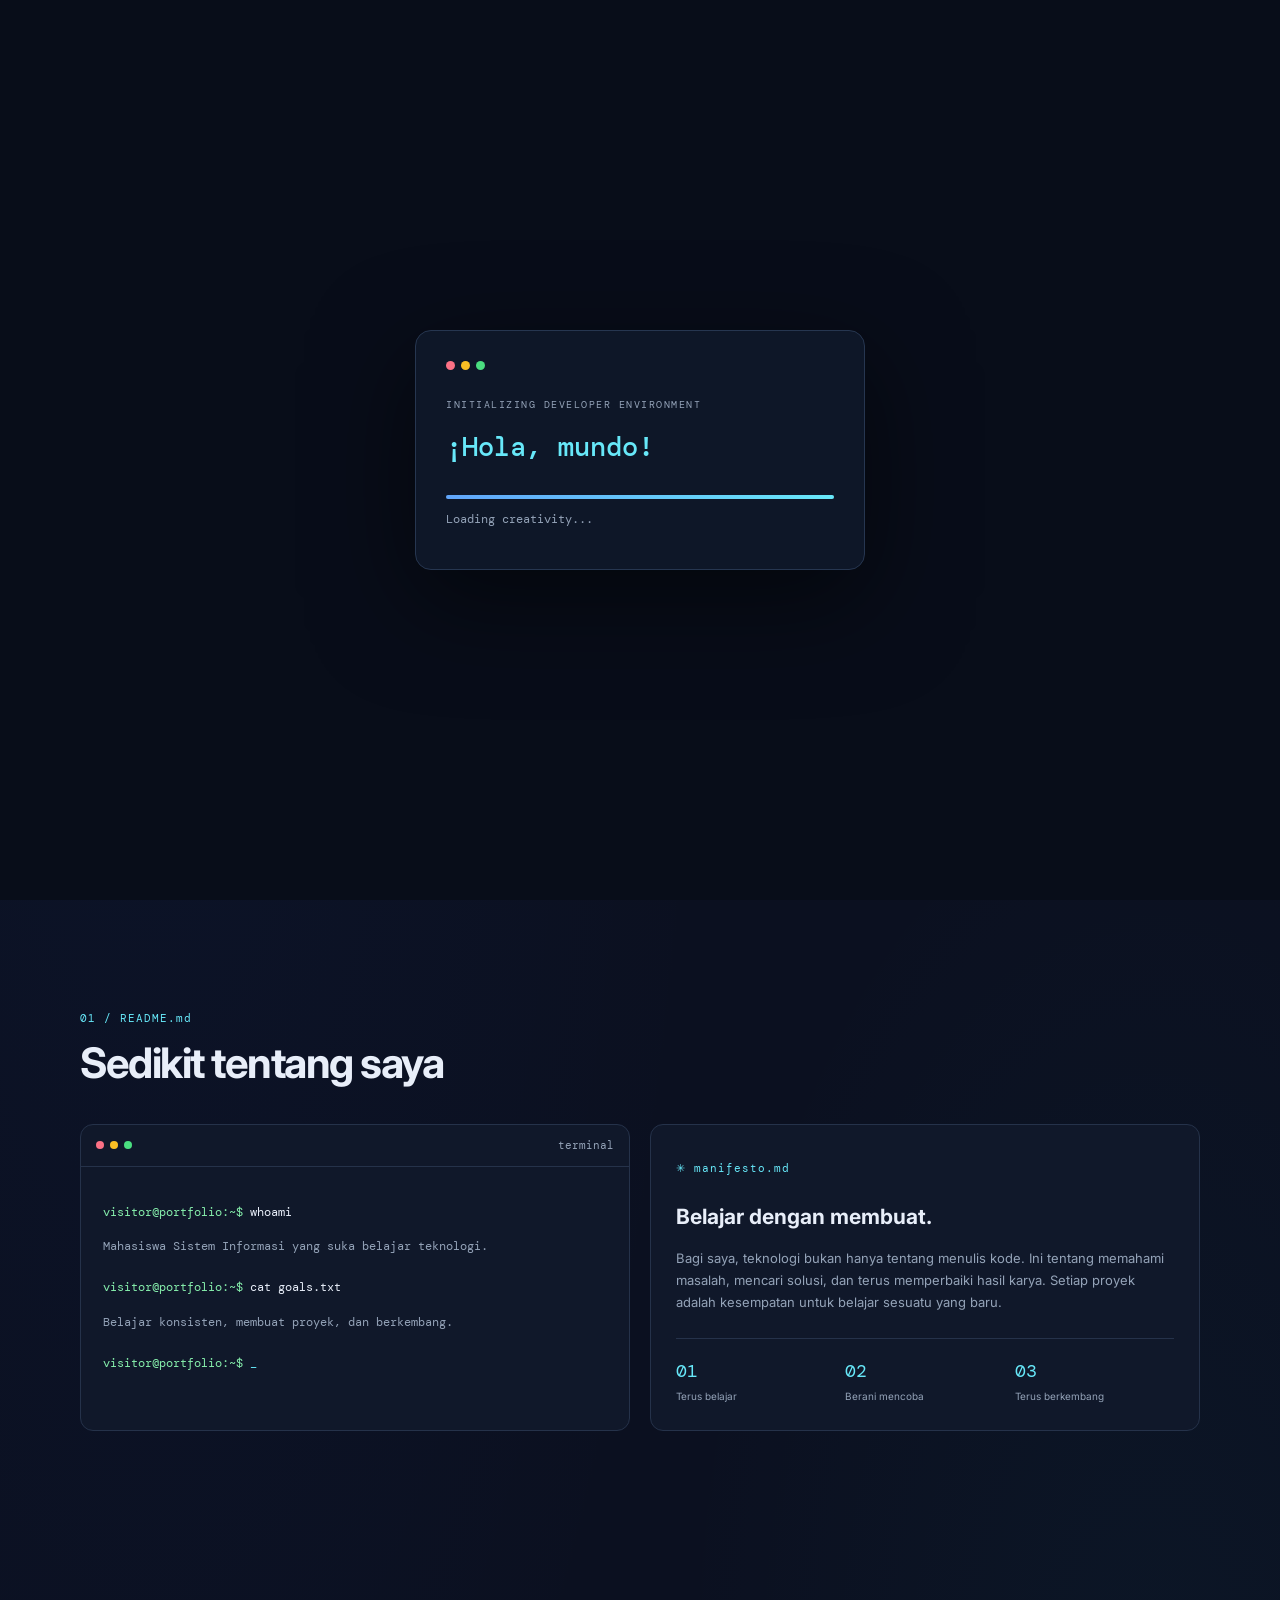
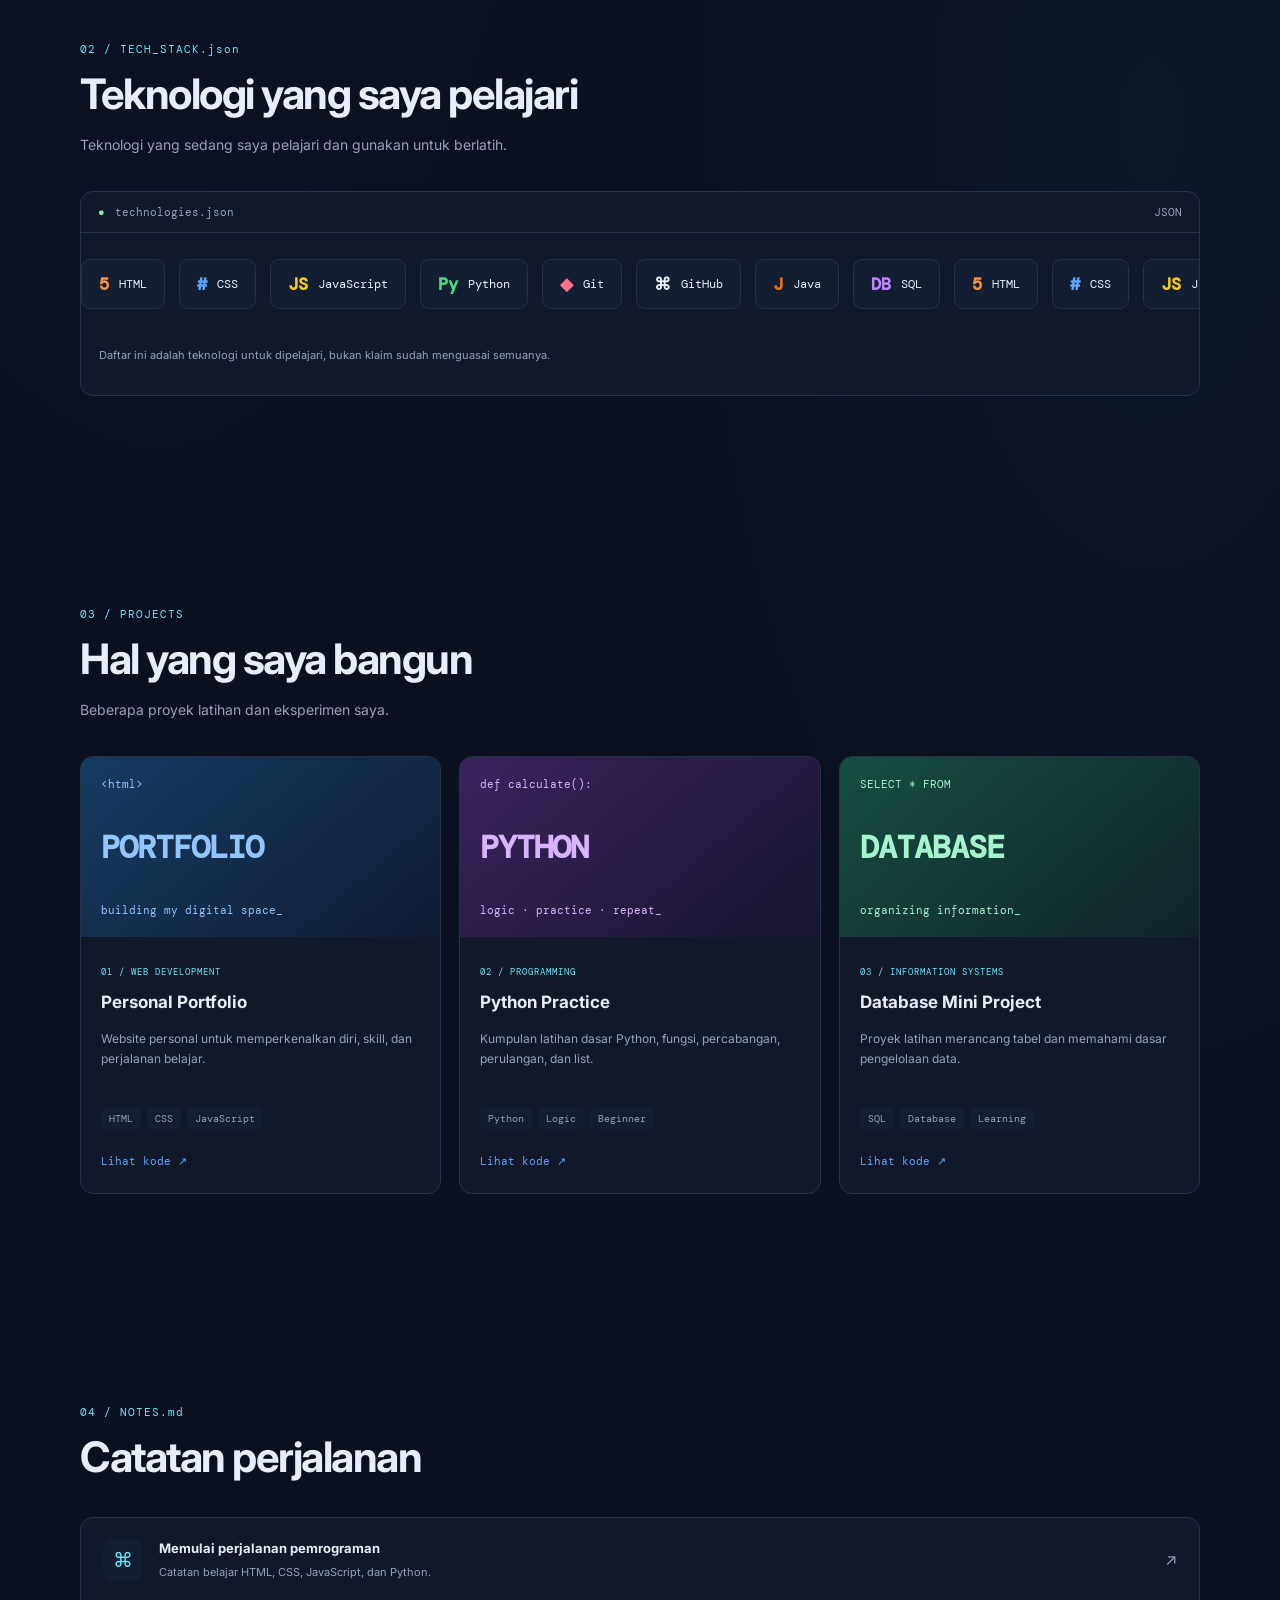
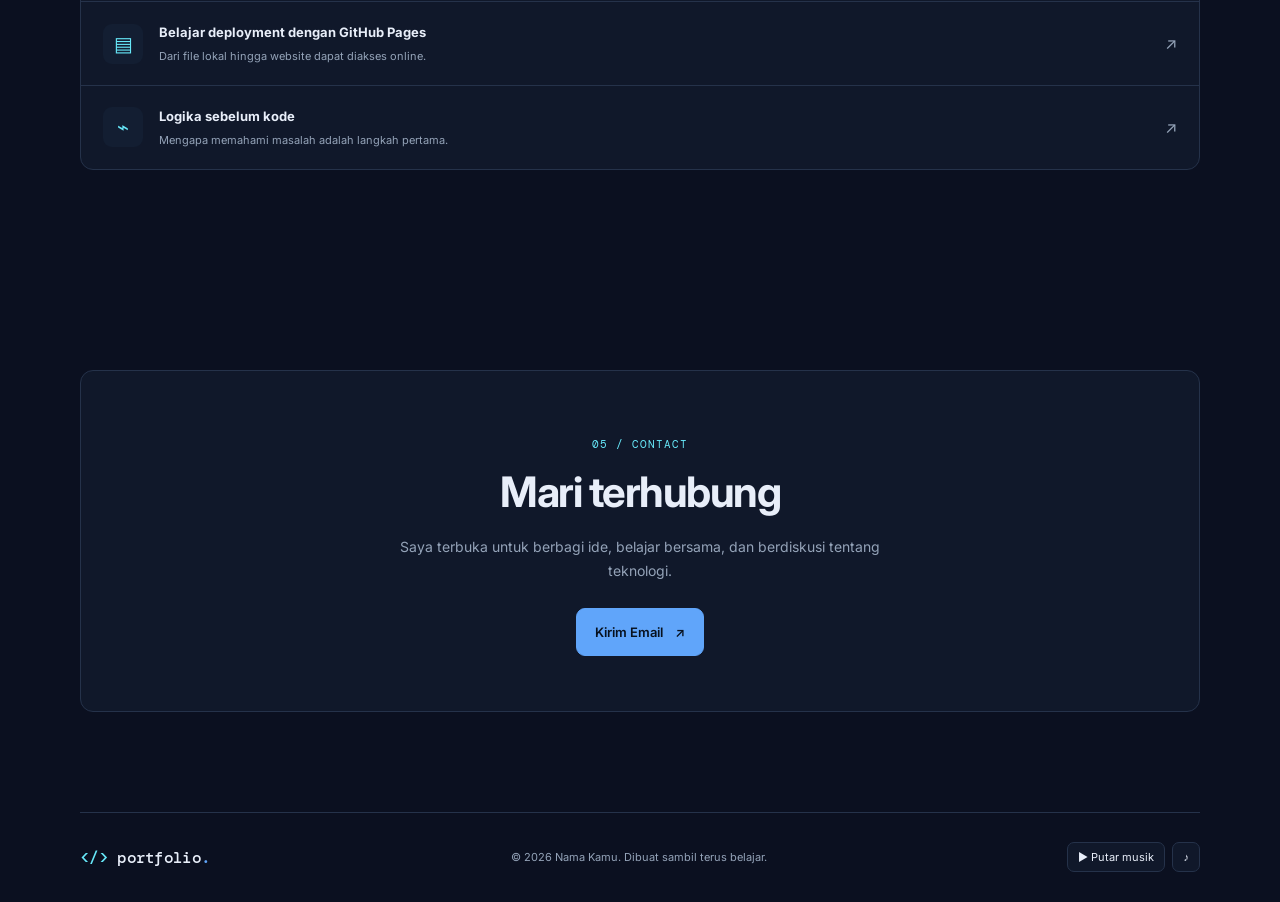
==== commit 923485f1: "Final project" ====
--- a/index.html
+++ b/index.html
@@ -3,245 +3,214 @@
 <head>
   <meta charset="UTF-8">
   <meta name="viewport" content="width=device-width, initial-scale=1.0">
-  <meta name="theme-color" content="#090b10">
-  <meta name="description" content="Personal portfolio and developer journey">
-  <title>Deshan | Developer Portfolio</title>
-  <link rel="preconnect" href="https://fonts.googleapis.com">
-  <link href="https://fonts.googleapis.com/css2?family=DM+Mono:wght@400;500&family=Inter:wght@400;500;600;700;800&display=swap" rel="stylesheet">
+  <meta name="theme-color" content="#0b1020">
+  <meta name="description" content="Portfolio personal, proyek, dan perjalanan belajar teknologi.">
+  <title>My Portfolio | Developer</title>
   <link rel="stylesheet" href="style.css">
   <script src="script.js" defer></script>
 </head>
-
 <body>
-  <!-- INTRO PEMBUKA -->
-  <div class="intro" id="intro">
-    <div class="intro-box">
-      <div class="window-dots"><i></i><i></i><i></i><span>portfolio.exe</span></div>
-      <p class="eyebrow">INITIALIZING EXPERIENCE</p>
-      <h1 id="introTitle">Hello, World!</h1>
-      <p id="introStatus">Preparing your experience...</p>
-      <div class="progress"><span id="progressBar"></span></div>
-      <button id="skipIntro" type="button">Skip intro ↗</button>
+  <!-- Intro -->
+  <div class="preloader" id="preloader">
+    <div class="loader-window">
+      <div class="window-dots"><i></i><i></i><i></i></div>
+      <p class="muted">INITIALIZING DEVELOPER ENVIRONMENT</p>
+      <h1 id="loader-language">Hello, World!</h1>
+      <div class="loader-track"><span></span></div>
+      <p class="loader-caption">Loading creativity...</p>
     </div>
   </div>
 
-  <!-- NAVIGASI -->
-  <header class="navbar">
-    <a class="logo" href="#home">&lt;deshan<span>.dev</span> /&gt;</a>
-    <nav>
-      <a href="#about" data-i18n="navAbout">Tentang</a>
-      <a href="#skills" data-i18n="navSkills">Keahlian</a>
-      <a href="#projects" data-i18n="navProjects">Proyek</a>
-      <a href="#contact" data-i18n="navContact">Kontak</a>
-    </nav>
-    <div class="nav-tools">
-      <select id="languageSelect" aria-label="Language">
-        <option value="id">ID</option>
-        <option value="en">EN</option>
-        <option value="ja">日本語</option>
-        <option value="ko">한국어</option>
-        <option value="es">ES</option>
+  <header class="topbar">
+    <a class="brand" href="#home"><span class="brand-mark">&lt;/&gt;</span> portfolio<span class="brand-dot">.</span></a>
+    <div class="top-actions">
+      <label class="sr-only" for="language">Pilih bahasa</label>
+      <select id="language" aria-label="Choose language">
+        <option value="id">ID / Bahasa</option>
+        <option value="en">EN / English</option>
+        <option value="ja">JA / 日本語</option>
+        <option value="ko">KO / 한국어</option>
+        <option value="es">ES / Español</option>
       </select>
-      <button id="themeButton" class="square-button" type="button" aria-label="Change theme">☼</button>
+      <button class="icon-button" id="theme-toggle" aria-label="Ganti tema" title="Ganti tema">☼</button>
     </div>
   </header>
 
   <main>
-    <!-- HERO / FOTO PROFIL -->
-    <section class="hero wrap" id="home">
-      <div class="hero-copy reveal">
-        <p class="eyebrow"><span class="green-dot"></span> STUDENT · ASPIRING DEVELOPER</p>
-        <h1 data-i18n="heroTitle">Membangun ide menjadi sesuatu yang <span class="gradient">berarti.</span></h1>
-        <p class="muted hero-description" data-i18n="heroText">
-          Saya mahasiswa Sistem Informasi yang sedang belajar pemrograman, web development, dan teknologi digital.
-        </p>
+    <section class="hero section" id="home">
+      <div class="hero-copy">
+        <p class="eyebrow"><span class="status-dot"></span><span data-i18n="available">SEDANG BELAJAR & BERKEMBANG</span></p>
+        <p class="code-label">const developer = {</p>
+        <h1><span data-i18n="hello">Halo, saya</span><br><span class="gradient-text" id="person-name">Nama Kamu</span><span class="cursor">_</span></h1>
+        <h2 data-i18n="role">Mahasiswa Sistem Informasi</h2>
+        <p class="hero-description" data-i18n="intro">Saya tertarik pada pemrograman, teknologi, dan membangun hal-hal yang bermanfaat. Saya terus belajar, mencoba, dan mengembangkan kemampuan melalui proyek nyata.</p>
+        <p class="code-label closing-brace">};</p>
         <div class="hero-buttons">
-          <a class="button primary" href="#projects" data-i18n="viewProjects">Lihat proyek ↗</a>
-          <a class="button secondary" href="#contact" data-i18n="contactMe">Hubungi saya</a>
-        </div>
-        <div class="hero-facts">
-          <span>⌖ Indonesia</span>
-          <span>⌘ <span data-i18n="learning">Belajar setiap hari</span></span>
-        </div>
-      </div>
-
-      <div class="profile-wrap reveal">
-        <div class="profile-glow"></div>
-        <div class="profile-card">
-          <div class="profile-top">
+          <a href="#projects" class="button primary" data-i18n="viewProjects">Lihat Proyek <span>↗</span></a>
+          <a href="#contact" class="button secondary" data-i18n="contactMe">Hubungi Saya</a>
+        </div>
+        <div class="social-links">
+          <a href="https://github.com/" target="_blank" rel="noopener noreferrer">GitHub ↗</a>
+          <a href="https://www.linkedin.com/" target="_blank" rel="noopener noreferrer">LinkedIn ↗</a>
+          <a href="mailto:emailkamu@example.com">Email ↗</a>
+        </div>
+      </div>
+
+      <div class="hero-visual">
+        <div class="editor-card">
+          <div class="editor-bar">
+            <div class="window-dots"><i></i><i></i><i></i></div>
             <span>profile.png</span>
-            <span class="green-dot"></span>
-          </div>
-
-          <!-- GANTI URL FOTO DI BAWAH INI -->
-          <img
-            class="profile-photo"
-            src="assets/profile.jpg"
-            alt="Foto profil"
-            onerror="this.style.display='none';this.nextElementSibling.style.display='grid';"
-          >
-          <div class="photo-fallback">YOUR<br>PHOTO</div>
-
-          <div class="profile-caption">
-            <div>
-              <h2>Deshan</h2>
-              <p data-i18n="profileRole">Mahasiswa Sistem Informasi</p>
-            </div>
-            <span class="verified-mark">↗</span>
-          </div>
-          <div class="profile-tags">
-            <span>Web Development</span><span>Programming</span>
-          </div>
-        </div>
-        <div class="floating-label label-one">{" "} console.log("Hello!")</div>
-        <div class="floating-label label-two"><span class="green-dot"></span> Always learning</div>
-      </div>
-
-      <a class="scroll-cue" href="#about">
-        <span class="scroll-line"></span>
-        <span data-i18n="scroll">GULIR UNTUK MENJELAJAH</span>
-        <span class="scroll-arrow">↓</span>
-      </a>
-    </section>
-
-    <!-- PEMUTAR MUSIK -->
-    <aside class="music-player" aria-label="Background music player">
-      <div class="music-cover">♫</div>
-      <div class="music-details">
-        <strong data-i18n="musicTitle">Background music</strong>
-        <span id="musicStatus" data-i18n="musicReady">Siap diputar</span>
-      </div>
-      <button id="musicButton" type="button" aria-label="Play music">▶</button>
-      <button id="muteButton" type="button" aria-label="Mute music">♪</button>
-
-      <!--
-        GANTI URL AUDIO INI DENGAN URL MP3 YANG BOLEH DIGUNAKAN.
-        Gunakan URL langsung ke file audio, bukan halaman YouTube.
-      -->
-      <audio id="backgroundMusic" loop preload="none">
-        <source src="https://www.soundhelix.com/examples/mp3/SoundHelix-Song-1.mp3" type="audio/mpeg">
-      </audio>
-    </aside>
-
-    <!-- TENTANG -->
-    <section class="wrap section" id="about">
-      <div class="section-heading reveal">
-        <p class="eyebrow">01 / <span data-i18n="aboutLabel">PERKENALAN</span></p>
-        <h2 data-i18n="aboutTitle">Halo, ini cerita saya.</h2>
-        <p class="muted" data-i18n="aboutIntro">Sedang membangun kemampuan, satu proyek dalam satu waktu.</p>
+            <span class="editor-more">•••</span>
+          </div>
+          <div class="profile-frame">
+            <!-- Ganti images/profile.jpg dengan lokasi foto kamu -->
+            <img src="images/profile.jpg" alt="Foto profil" class="profile-photo"
+                 onerror="this.style.display='none';this.nextElementSibling.style.display='grid'">
+            <div class="profile-placeholder"><span>👨‍💻</span><small>YOUR PHOTO HERE</small></div>
+          </div>
+          <div class="editor-footer"><span>●</span> profile.png <span class="footer-right">UTF-8 · PNG</span></div>
+        </div>
+        <div class="floating-tag tag-one"><span>⌘</span> Always learning</div>
+        <div class="floating-tag tag-two"><span>✓</span> Building projects</div>
+      </div>
+      <a href="#about" class="scroll-cue"><span></span><span data-i18n="scroll">GULIR UNTUK MENJELAJAH</span></a>
+    </section>
+
+    <section class="section about-section" id="about">
+      <div class="section-heading reveal">
+        <p class="section-index">01 / README.md</p>
+        <h2 data-i18n="aboutTitle">Sedikit tentang saya<span class="accent">.</span></h2>
       </div>
       <div class="about-grid">
-        <article class="info-card reveal">
-          <div class="info-icon">⌘</div>
-          <h3 data-i18n="aboutCardTitle">Belajar sambil membuat</h3>
-          <p class="muted" data-i18n="aboutText">Saya belajar dengan mencoba hal baru, membuat proyek kecil, menemukan kesalahan, lalu memperbaikinya.</p>
-        </article>
-        <article class="info-card reveal">
-          <div class="info-icon">◎</div>
-          <h3 data-i18n="goalTitle">Tujuan saya</h3>
-          <p class="muted" data-i18n="goalText">Mengembangkan kemampuan pemrograman dan membuat aplikasi yang bermanfaat bagi orang lain.</p>
-        </article>
-      </div>
-    </section>
-
-    <!-- KEAHLIAN BERGERAK -->
-    <section class="section skills-section" id="skills">
-      <div class="wrap section-heading reveal">
-        <p class="eyebrow">02 / <span data-i18n="skillsLabel">TEKNOLOGI</span></p>
-        <h2 data-i18n="skillsTitle">Teknologi yang saya jelajahi.</h2>
-        <p class="muted" data-i18n="skillsText">Daftar ini berkembang seiring proses belajar.</p>
-      </div>
-
-      <div class="marquee">
-        <div class="tech-track">
-          <span class="tech"><b>5</b> HTML</span>
-          <span class="tech"><b>✳</b> CSS</span>
-          <span class="tech"><b>JS</b> JavaScript</span>
-          <span class="tech"><b>TS</b> TypeScript</span>
-          <span class="tech"><b>⚛</b> React</span>
-          <span class="tech"><b>N</b> Next.js</span>
-          <span class="tech"><b>Py</b> Python</span>
-          <span class="tech"><b>♨</b> Java</span>
-          <span class="tech"><b>PHP</b> PHP</span>
-          <span class="tech"><b>▤</b> SQL</span>
-          <span class="tech"><b>⑂</b> Git</span>
-          <span class="tech"><b>◉</b> GitHub</span>
-          <span class="tech"><b>🐧</b> Linux</span>
-        </div>
-      </div>
-      <p class="marquee-caption" data-i18n="marqueeText">Bergerak otomatis · Arahkan kursor untuk memperlambat</p>
-    </section>
-
-    <!-- PROYEK DENGAN GAMBAR -->
-    <section class="wrap section" id="projects">
-      <div class="section-heading reveal">
-        <p class="eyebrow">03 / <span data-i18n="workLabel">KARYA</span></p>
-        <h2 data-i18n="projectsTitle">Proyek pilihan.</h2>
-        <p class="muted" data-i18n="projectsText">Beberapa contoh kartu yang dapat kamu ganti dengan proyek sendiri.</p>
-      </div>
-
+        <article class="terminal-card reveal">
+          <div class="terminal-header"><span></span><span></span><span></span><b>terminal</b></div>
+          <div class="terminal-body">
+            <p><span class="terminal-prompt">visitor@portfolio:~$</span> whoami</p>
+            <p class="terminal-output" data-i18n="whoami">Mahasiswa Sistem Informasi yang suka belajar teknologi.</p>
+            <p><span class="terminal-prompt">visitor@portfolio:~$</span> cat goals.txt</p>
+            <p class="terminal-output" data-i18n="goals">Belajar konsisten, membuat proyek, dan berkembang.</p>
+            <p><span class="terminal-prompt">visitor@portfolio:~$</span> <span class="cursor">_</span></p>
+          </div>
+        </article>
+        <article class="manifesto-card reveal">
+          <p class="file-label">✳ manifesto.md</p>
+          <h3 data-i18n="manifestoTitle">Belajar dengan membuat.</h3>
+          <p data-i18n="manifesto">Bagi saya, teknologi bukan hanya tentang menulis kode. Ini tentang memahami masalah, mencari solusi, dan terus memperbaiki hasil karya. Setiap proyek adalah kesempatan untuk belajar sesuatu yang baru.</p>
+          <div class="mini-stats">
+            <div><strong>01</strong><span data-i18n="statLearn">Terus belajar</span></div>
+            <div><strong>02</strong><span data-i18n="statBuild">Berani mencoba</span></div>
+            <div><strong>03</strong><span data-i18n="statGrow">Terus berkembang</span></div>
+          </div>
+        </article>
+      </div>
+    </section>
+
+    <section class="section" id="skills">
+      <div class="section-heading reveal">
+        <p class="section-index">02 / TECH_STACK.json</p>
+        <h2 data-i18n="skillsTitle">Teknologi yang saya pelajari<span class="accent">.</span></h2>
+        <p class="section-description" data-i18n="skillsDesc">Teknologi yang sedang saya pelajari dan gunakan untuk berlatih.</p>
+      </div>
+      <div class="tech-window reveal">
+        <div class="tech-window-top"><span>●</span> technologies.json <span class="footer-right">JSON</span></div>
+        <div class="marquee" aria-label="Technology skills">
+          <div class="marquee-track">
+            <span class="tech-chip"><b class="html-color">5</b> HTML</span>
+            <span class="tech-chip"><b class="css-color">#</b> CSS</span>
+            <span class="tech-chip"><b class="js-color">JS</b> JavaScript</span>
+            <span class="tech-chip"><b class="py-color">Py</b> Python</span>
+            <span class="tech-chip"><b class="git-color">◆</b> Git</span>
+            <span class="tech-chip"><b class="gh-color">⌘</b> GitHub</span>
+            <span class="tech-chip"><b class="java-color">J</b> Java</span>
+            <span class="tech-chip"><b class="sql-color">DB</b> SQL</span>
+            <span class="tech-chip"><b class="html-color">5</b> HTML</span>
+            <span class="tech-chip"><b class="css-color">#</b> CSS</span>
+            <span class="tech-chip"><b class="js-color">JS</b> JavaScript</span>
+            <span class="tech-chip"><b class="py-color">Py</b> Python</span>
+            <span class="tech-chip"><b class="git-color">◆</b> Git</span>
+            <span class="tech-chip"><b class="gh-color">⌘</b> GitHub</span>
+            <span class="tech-chip"><b class="java-color">J</b> Java</span>
+            <span class="tech-chip"><b class="sql-color">DB</b> SQL</span>
+          </div>
+        </div>
+        <p class="tech-note" data-i18n="skillsNote">Daftar ini adalah teknologi untuk dipelajari, bukan klaim sudah menguasai semuanya.</p>
+      </div>
+    </section>
+
+    <section class="section" id="projects">
+      <div class="section-heading reveal">
+        <p class="section-index">03 / PROJECTS</p>
+        <h2 data-i18n="projectsTitle">Hal yang saya bangun<span class="accent">.</span></h2>
+        <p class="section-description" data-i18n="projectsDesc">Beberapa proyek latihan dan eksperimen saya.</p>
+      </div>
       <div class="project-grid">
         <article class="project-card reveal">
-          <!-- GANTI URL GAMBAR PROYEK PERTAMA -->
-          <img class="project-image" src="https://images.unsplash.com/photo-1461749280684-dccba630e2f6?auto=format&fit=crop&w=900&q=85" alt="Kode program di layar" loading="lazy">
+          <div class="project-preview preview-blue"><span>&lt;html&gt;</span><span class="preview-big">PORTFOLIO</span><span>building my digital space_</span></div>
           <div class="project-content">
-            <p class="eyebrow">01 / WEBSITE</p>
-            <h3 data-i18n="projectOne">Developer Portfolio</h3>
-            <p class="muted" data-i18n="projectOneText">Website untuk memperkenalkan profil, keahlian, dan hasil karya.</p>
-            <div class="tags"><span>HTML</span><span>CSS</span><span>JavaScript</span></div>
-            <a href="#contact" class="project-link" data-i18n="projectLink">Lihat detail ↗</a>
-          </div>
-        </article>
-
+            <p class="project-type">01 / WEB DEVELOPMENT</p>
+            <h3 data-i18n="projectOne">Personal Portfolio</h3>
+            <p data-i18n="projectOneDesc">Website personal untuk memperkenalkan diri, skill, dan perjalanan belajar.</p>
+            <div class="project-tags"><span>HTML</span><span>CSS</span><span>JavaScript</span></div>
+            <a href="https://github.com/" target="_blank" rel="noopener noreferrer" class="project-link" data-i18n="sourceCode">Lihat kode ↗</a>
+          </div>
+        </article>
         <article class="project-card reveal">
-          <!-- GANTI URL GAMBAR PROYEK KEDUA -->
-          <img class="project-image" src="https://images.unsplash.com/photo-1516321318423-f06f85e504b3?auto=format&fit=crop&w=900&q=85" alt="Laptop dan perangkat kerja" loading="lazy">
+          <div class="project-preview preview-purple"><span>def calculate():</span><span class="preview-big">PYTHON</span><span>logic · practice · repeat_</span></div>
           <div class="project-content">
-            <p class="eyebrow">02 / PRODUCTIVITY</p>
-            <h3 data-i18n="projectTwo">Study Planner</h3>
-            <p class="muted" data-i18n="projectTwoText">Konsep aplikasi untuk mengatur jadwal belajar dan tugas.</p>
-            <div class="tags"><span>UI Design</span><span>JavaScript</span></div>
-            <a href="#contact" class="project-link" data-i18n="projectLink">Lihat detail ↗</a>
-          </div>
-        </article>
-
+            <p class="project-type">02 / PROGRAMMING</p>
+            <h3 data-i18n="projectTwo">Python Practice</h3>
+            <p data-i18n="projectTwoDesc">Kumpulan latihan dasar Python, fungsi, percabangan, perulangan, dan list.</p>
+            <div class="project-tags"><span>Python</span><span>Logic</span><span>Beginner</span></div>
+            <a href="https://github.com/" target="_blank" rel="noopener noreferrer" class="project-link" data-i18n="sourceCode">Lihat kode ↗</a>
+          </div>
+        </article>
         <article class="project-card reveal">
-          <!-- GANTI URL GAMBAR PROYEK KETIGA -->
-          <img class="project-image" src="https://images.unsplash.com/photo-1555949963-aa79dcee981c?auto=format&fit=crop&w=900&q=85" alt="Pemrograman di komputer" loading="lazy">
+          <div class="project-preview preview-green"><span>SELECT * FROM</span><span class="preview-big">DATABASE</span><span>organizing information_</span></div>
           <div class="project-content">
-            <p class="eyebrow">03 / PROGRAMMING</p>
-            <h3 data-i18n="projectThree">Python Mini Apps</h3>
-            <p class="muted" data-i18n="projectThreeText">Program latihan untuk logika, fungsi, dan pengolahan data.</p>
-            <div class="tags"><span>Python</span><span>Logic</span></div>
-            <a href="#contact" class="project-link" data-i18n="projectLink">Lihat detail ↗</a>
-          </div>
-        </article>
-      </div>
-      <p class="muted note reveal" data-i18n="projectNote">Proyek dan gambar di atas hanya contoh. Ganti sesuai karya milikmu.</p>
-    </section>
-
-    <!-- KONTAK -->
-    <section class="wrap section" id="contact">
-      <div class="contact-panel reveal">
-        <p class="eyebrow">04 / <span data-i18n="contactLabel">KONTAK</span></p>
-        <h2 data-i18n="contactTitle">Mari terhubung.</h2>
-        <p class="muted" data-i18n="contactText">Terbuka untuk bertukar ide, belajar bersama, dan mengerjakan proyek kecil.</p>
-        <!-- GANTI EMAIL DI HREF -->
-        <a class="button primary" href="mailto:emailkamu@example.com" data-i18n="emailButton">Kirim email ↗</a>
-        <div class="terminal">
-          <span class="green-text">$</span>
-          <code>echo "Thanks for visiting!"</code>
-          <button id="copyButton" type="button" data-i18n="copyButton">Salin teks</button>
-        </div>
-        <p id="copyStatus" aria-live="polite"></p>
+            <p class="project-type">03 / INFORMATION SYSTEMS</p>
+            <h3 data-i18n="projectThree">Database Mini Project</h3>
+            <p data-i18n="projectThreeDesc">Proyek latihan merancang tabel dan memahami dasar pengelolaan data.</p>
+            <div class="project-tags"><span>SQL</span><span>Database</span><span>Learning</span></div>
+            <a href="https://github.com/" target="_blank" rel="noopener noreferrer" class="project-link" data-i18n="sourceCode">Lihat kode ↗</a>
+          </div>
+        </article>
+      </div>
+    </section>
+
+    <section class="section articles-section" id="articles">
+      <div class="section-heading reveal">
+        <p class="section-index">04 / NOTES.md</p>
+        <h2 data-i18n="articlesTitle">Catatan perjalanan<span class="accent">.</span></h2>
+      </div>
+      <div class="article-list reveal">
+        <a class="article-row" href="#skills"><span class="article-icon">⌘</span><span><b data-i18n="articleOne">Memulai perjalanan pemrograman</b><small data-i18n="articleOneDesc">Catatan belajar HTML, CSS, JavaScript, dan Python.</small></span><span class="article-arrow">↗</span></a>
+        <a class="article-row" href="#projects"><span class="article-icon">▤</span><span><b data-i18n="articleTwo">Belajar deployment dengan GitHub Pages</b><small data-i18n="articleTwoDesc">Dari file lokal hingga website dapat diakses online.</small></span><span class="article-arrow">↗</span></a>
+        <a class="article-row" href="#about"><span class="article-icon">⌁</span><span><b data-i18n="articleThree">Logika sebelum kode</b><small data-i18n="articleThreeDesc">Mengapa memahami masalah adalah langkah pertama.</small></span><span class="article-arrow">↗</span></a>
+      </div>
+    </section>
+
+    <section class="section contact-section" id="contact">
+      <div class="contact-card reveal">
+        <p class="section-index">05 / CONTACT</p>
+        <h2 data-i18n="contactTitle">Mari terhubung<span class="accent">.</span></h2>
+        <p data-i18n="contactDesc">Saya terbuka untuk berbagi ide, belajar bersama, dan berdiskusi tentang teknologi.</p>
+        <a href="mailto:emailkamu@example.com" class="button primary"><span data-i18n="sendEmail">Kirim Email</span> ↗</a>
       </div>
     </section>
   </main>
 
-  <footer class="wrap footer">
-    <a class="logo" href="#home">&lt;deshan<span>.dev</span> /&gt;</a>
-    <p>© <span id="year"></span> <span data-i18n="footerText">Dibuat dengan rasa ingin tahu.</span></p>
-    <a href="#home" data-i18n="backTop">Kembali ke atas ↑</a>
+  <footer class="footer">
+    <a class="brand" href="#home"><span class="brand-mark">&lt;/&gt;</span> portfolio<span class="brand-dot">.</span></a>
+    <p>© <span id="year"></span> <span id="footer-name">Nama Kamu</span>. <span data-i18n="footerText">Dibuat sambil terus belajar.</span></p>
+    <div class="footer-controls">
+      <button id="music-toggle" class="small-control" type="button">▶ <span data-i18n="playMusic">Putar musik</span></button>
+      <button id="mute-toggle" class="small-control" type="button" aria-label="Mute music">♪</button>
+    </div>
+    <!-- Tambahkan file musik milik sendiri di images/music.mp3 bila ingin memakai kontrol ini -->
+    <audio id="background-music" loop preload="none">
+      <source src="Penghujan - Elegi.mp3" type="audio/mpeg">
+    </audio>
   </footer>
 </body>
 </html>
--- a/style.css
+++ b/style.css
@@ -1,345 +1,338 @@
+@import url('https://fonts.googleapis.com/css2?family=DM+Mono:wght@400;500&family=Inter:wght@400;500;600;700;800&display=swap');
+
 :root {
-  --bg: #090b10;
-  --panel: #11151e;
-  --panel2: #171c27;
-  --text: #f0f1f8;
-  --muted: #9ba3b5;
-  --border: #272e3d;
-  --accent: #a394ff;
-  --green: #83e6ba;
-  --header: rgba(9, 11, 16, .86);
-}
+  color-scheme: dark;
+  --bg: #0b1020;
+  --panel: #10182a;
+  --panel2: #131e32;
+  --text: #e8eef9;
+  --muted: #94a3b8;
+  --border: #25324a;
+  --blue: #60a5fa;
+  --cyan: #67e8f9;
+  --green: #86efac;
+  --shadow: 0 24px 70px #00000035;
+  --mono: "DM Mono", monospace;
+  --sans: "Inter", sans-serif;
+}
+
+:root.light {
+  color-scheme: light;
+  --bg: #f5f7fb;
+  --panel: #ffffff;
+  --panel2: #edf3fa;
+  --text: #172033;
+  --muted: #65738a;
+  --border: #dce4ef;
+  --blue: #2563eb;
+  --cyan: #0891b2;
+  --green: #15803d;
+  --shadow: 0 24px 70px #15244012;
+}
+
 * { box-sizing: border-box; }
-html { scroll-behavior: smooth; scroll-padding-top: 95px; }
+html { scroll-behavior: smooth; scroll-padding-top: 88px; }
 body {
   margin: 0;
-  background: var(--bg);
+  background:
+    radial-gradient(ellipse at 12% 10%, #2563eb0b, transparent 36%),
+    radial-gradient(ellipse at 90% 42%, #22d3ee08, transparent 30%),
+    var(--bg);
   color: var(--text);
-  font: 14px/1.75 Inter, Arial, sans-serif;
-  transition: background .25s, color .25s;
-}
-body.light-theme {
-  --bg: #f5f6fa; --panel: #fff; --panel2: #edf0f7;
-  --text: #191b28; --muted: #646c7e; --border: #dce0e9;
-  --header: rgba(245, 246, 250, .9);
-}
+  font-family: var(--sans);
+  line-height: 1.7;
+  transition: background .3s, color .3s;
+}
+body, button, select { font-family: var(--sans); }
 a { color: inherit; text-decoration: none; }
-button, select { font: inherit; }
-button, a, select { -webkit-tap-highlight-color: transparent; }
-button:focus-visible, a:focus-visible, select:focus-visible {
-  outline: 2px solid var(--accent); outline-offset: 4px;
-}
+button, select { color: inherit; }
 button { cursor: pointer; }
-img { display: block; max-width: 100%; }
-::selection { background: var(--accent); color: #080a10; }
-.wrap { width: min(1100px, calc(100% - 44px)); margin-inline: auto; }
-.section { padding-top: 100px; }
-.muted { color: var(--muted); }
-.eyebrow {
-  color: var(--muted); font: 11px/1.7 "DM Mono", monospace;
-  letter-spacing: 1.5px; text-transform: uppercase;
-}
-.green-dot {
-  display: inline-block; width: 7px; height: 7px;
-  background: var(--green); border-radius: 50%;
-  box-shadow: 0 0 12px #83e6ba77;
-}
-.gradient {
-  color: transparent;
-  background: linear-gradient(100deg, #b5a9ff, #83e6ba);
-  background-clip: text;
-}
-
-/* NAVIGATION */
-.navbar {
-  position: sticky; top: 0; z-index: 20;
-  display: flex; align-items: center; justify-content: space-between;
-  gap: 22px; min-height: 74px;
-  padding: 12px max(22px, calc((100% - 1100px)/2));
+img { max-width: 100%; }
+::selection { background: #60a5fa55; }
+.sr-only {
+  position: absolute; width: 1px; height: 1px; padding: 0;
+  margin: -1px; overflow: hidden; clip: rect(0,0,0,0);
+  white-space: nowrap; border: 0;
+}
+.accent { color: var(--blue); }
+.muted, .section-description { color: var(--muted); }
+section { scroll-margin-top: 90px; }
+.section { width: min(1120px, calc(100% - 44px)); margin: 0 auto; padding: 100px 0; }
+
+/* Intro loader */
+.preloader {
+  position: fixed; inset: 0; z-index: 9999; display: grid;
+  place-items: center; background: #080d19; padding: 24px;
+  transition: opacity .5s ease, visibility .5s ease;
+}
+.preloader.done { opacity: 0; visibility: hidden; pointer-events: none; }
+.loader-window {
+  width: min(450px, 100%); padding: 30px;
+  border: 1px solid #263650; border-radius: 16px;
+  background: #0e1728; box-shadow: 0 30px 100px #0008;
+}
+.window-dots { display: flex; gap: 6px; align-items: center; }
+.window-dots i { display: block; width: 9px; height: 9px; border-radius: 50%; background: #fb7185; }
+.window-dots i:nth-child(2) { background: #fbbf24; }
+.window-dots i:nth-child(3) { background: #4ade80; }
+.loader-window .muted { font: 10px var(--mono); letter-spacing: 1.5px; margin-top: 28px; }
+.loader-window h1 { min-height: 48px; color: #67e8f9; font: 500 27px var(--mono); }
+.loader-track { height: 4px; background: #243047; border-radius: 9px; overflow: hidden; }
+.loader-track span {
+  display: block; width: 100%; height: 100%; background: linear-gradient(90deg, #60a5fa, #67e8f9);
+  transform: scaleX(0); transform-origin: left; animation: load 2.8s ease forwards;
+}
+.loader-caption { color: #94a3b8; font: 12px var(--mono); }
+@keyframes load { to { transform: scaleX(1); } }
+
+/* Header */
+.topbar {
+  height: 70px; position: sticky; top: 0; z-index: 100;
+  display: flex; justify-content: space-between; align-items: center;
+  padding: 0 max(22px, calc((100% - 1120px) / 2));
   border-bottom: 1px solid var(--border);
-  background: var(--header); backdrop-filter: blur(18px);
-}
-.logo { font: 500 17px "DM Mono", monospace; white-space: nowrap; }
-.logo span { color: var(--accent); }
-.navbar nav { display: flex; gap: 23px; }
-.navbar nav a, .footer > a:last-child { color: var(--muted); font-size: 12px; }
-.navbar nav a:hover, .footer a:hover { color: var(--accent); }
-.nav-tools { display: flex; gap: 8px; }
-#languageSelect, .square-button {
-  color: var(--text); background: var(--panel);
-  border: 1px solid var(--border); border-radius: 8px; min-height: 37px;
-}
-#languageSelect { padding: 0 8px; }
-#languageSelect option { background: var(--panel); color: var(--text); }
-.square-button { width: 38px; font-size: 18px; }
-
-/* HERO */
+  background: color-mix(in srgb, var(--bg) 88%, transparent);
+  backdrop-filter: blur(18px);
+}
+.brand { font: 500 16px var(--mono); letter-spacing: -.7px; }
+.brand-mark { color: var(--cyan); }
+.brand-dot { color: var(--blue); }
+.top-actions { display: flex; gap: 10px; align-items: center; }
+#language, .icon-button {
+  border: 1px solid var(--border); background: var(--panel);
+  border-radius: 8px; padding: 9px 12px; font-size: 12px;
+}
+.icon-button { font-size: 18px; width: 40px; height: 40px; padding: 0; }
+
+/* Hero */
 .hero {
-  min-height: 690px; padding-top: 110px; padding-bottom: 120px;
-  display: grid; grid-template-columns: 1.1fr .9fr;
-  gap: 60px; align-items: center; position: relative;
-}
-.hero h1 {
-  font-size: clamp(39px, 5vw, 62px); line-height: 1.12;
-  letter-spacing: -2.8px; margin: 18px 0; max-width: 650px;
-}
-.hero-description { max-width: 530px; font-size: 14px; }
-.hero-buttons { display: flex; flex-wrap: wrap; gap: 11px; margin-top: 28px; }
+  min-height: calc(100vh - 70px); display: grid;
+  grid-template-columns: 1.15fr .85fr; align-items: center;
+  gap: 60px; position: relative; padding-bottom: 115px;
+}
+.eyebrow, .code-label, .section-index, .project-type, .file-label {
+  font: 11px var(--mono); letter-spacing: 1px;
+}
+.eyebrow { color: var(--green); display: flex; align-items: center; gap: 9px; }
+.status-dot { width: 8px; height: 8px; border-radius: 50%; background: var(--green); box-shadow: 0 0 12px #86efac99; }
+.code-label { color: var(--muted); }
+.hero h1 { font-size: clamp(42px, 6vw, 70px); line-height: 1.12; letter-spacing: -3px; margin: 18px 0; }
+.gradient-text { background: linear-gradient(100deg, var(--blue), var(--cyan)); color: transparent; background-clip: text; -webkit-background-clip: text; }
+.cursor { color: var(--cyan); animation: blink 1s steps(2, start) infinite; }
+@keyframes blink { to { visibility: hidden; } }
+.hero h2 { font-size: clamp(18px, 2vw, 23px); font-weight: 500; margin: 0 0 18px; }
+.hero-description { color: var(--muted); max-width: 570px; font-size: 15px; }
+.closing-brace { margin-top: 20px; }
+.hero-buttons { display: flex; flex-wrap: wrap; gap: 12px; margin-top: 28px; }
 .button {
-  display: inline-flex; align-items: center; justify-content: center;
-  padding: 11px 17px; border-radius: 8px;
-  font-size: 12px; font-weight: 600;
-  transition: transform .2s, opacity .2s;
+  display: inline-flex; align-items: center; justify-content: center; gap: 12px;
+  padding: 12px 18px; border: 1px solid var(--border);
+  border-radius: 9px; font-size: 13px; font-weight: 600;
+  transition: transform .2s, border-color .2s, background .2s;
 }
 .button:hover { transform: translateY(-3px); }
-.primary { color: #0b0c12; background: var(--accent); }
-.secondary { border: 1px solid var(--border); background: var(--panel); }
-.hero-facts {
-  display: flex; flex-wrap: wrap; gap: 20px; margin-top: 29px;
-  color: var(--muted); font: 10px "DM Mono", monospace;
-}
-
-/* PROFILE PHOTO */
-.profile-wrap { position: relative; max-width: 410px; width: 100%; justify-self: center; }
-.profile-glow {
-  position: absolute; inset: 8% -8%; z-index: -1;
-  background: radial-gradient(ellipse, #9b8cff35, transparent 70%);
-  filter: blur(15px);
-}
-.profile-card {
-  padding: 13px; border: 1px solid var(--border);
-  border-radius: 15px; background: var(--panel);
-  box-shadow: 0 30px 90px #0003;
-  transform: rotate(1deg);
-}
-.profile-top {
-  display: flex; justify-content: space-between; align-items: center;
-  padding: 2px 4px 12px; color: var(--muted);
-  font: 10px "DM Mono", monospace;
-}
-.profile-photo {
-  width: 100%; height: 355px; object-fit: cover;
-  object-position: center 35%; border-radius: 9px;
-  background: var(--panel2);
-}
-.photo-fallback {
-  display: none; height: 355px; place-items: center;
-  text-align: center; border-radius: 9px;
-  background: var(--panel2); color: var(--accent);
-  font: 25px "DM Mono", monospace;
-}
-.profile-caption {
-  display: flex; justify-content: space-between; align-items: center;
-  gap: 10px; padding: 12px 5px 4px;
-}
-.profile-caption h2 { font-size: 18px; margin: 0; }
-.profile-caption p { color: var(--muted); font-size: 11px; margin: 2px 0 0; }
-.verified-mark {
-  display: grid; place-items: center; width: 32px; height: 32px;
-  border: 1px solid var(--border); border-radius: 50%; color: var(--accent);
-}
-.profile-tags { display: flex; flex-wrap: wrap; gap: 7px; padding: 8px 5px 5px; }
-.profile-tags span, .tags span {
-  color: var(--muted); border: 1px solid var(--border);
-  border-radius: 5px; padding: 4px 8px;
-  font: 10px "DM Mono", monospace;
-}
-.floating-label {
-  position: absolute; padding: 10px 13px;
-  background: var(--panel); border: 1px solid var(--border);
-  border-radius: 8px; font: 10px "DM Mono", monospace;
-  box-shadow: 0 12px 35px #0003;
-}
-.label-one { top: 18%; left: -15%; color: var(--accent); }
-.label-two { bottom: 17%; right: -12%; display: flex; align-items: center; gap: 8px; color: var(--muted); }
+.button.primary { background: var(--blue); border-color: var(--blue); color: #07111f; }
+.button.secondary { background: var(--panel); }
+.social-links { display: flex; flex-wrap: wrap; gap: 22px; margin-top: 30px; color: var(--muted); font: 12px var(--mono); }
+.social-links a:hover, .project-link:hover { color: var(--cyan); }
+
+.hero-visual { position: relative; width: 100%; max-width: 440px; justify-self: end; }
+.editor-card {
+  padding: 10px; background: var(--panel); border: 1px solid var(--border);
+  border-radius: 14px; box-shadow: var(--shadow); transform: rotate(1deg);
+}
+.editor-bar, .editor-footer {
+  min-height: 36px; display: flex; align-items: center; gap: 12px;
+  padding: 0 10px; color: var(--muted); font: 10px var(--mono);
+}
+.editor-bar > span:nth-child(2) { margin-left: 4px; }
+.editor-more { margin-left: auto; }
+.profile-frame {
+  aspect-ratio: 4 / 4.5; position: relative; overflow: hidden;
+  border-radius: 7px; background: linear-gradient(145deg, #162b48, #101726);
+}
+.profile-photo { width: 100%; height: 100%; object-fit: cover; object-position: center; }
+.profile-placeholder {
+  display: none; position: absolute; inset: 0; place-content: center;
+  text-align: center; color: var(--cyan); gap: 12px;
+  font: 11px var(--mono); background: radial-gradient(circle, #233f60, #101726 75%);
+}
+.profile-placeholder span { font-size: 72px; }
+.editor-footer { border-top: 1px solid var(--border); margin-top: 10px; }
+.editor-footer > span:first-child { color: var(--green); }
+.footer-right { margin-left: auto; }
+.floating-tag {
+  position: absolute; display: flex; align-items: center; gap: 9px;
+  padding: 10px 14px; background: var(--panel); border: 1px solid var(--border);
+  border-radius: 9px; box-shadow: var(--shadow); font: 11px var(--mono);
+  animation: float 4s ease-in-out infinite;
+}
+.floating-tag span { color: var(--green); }
+.tag-one { top: 17%; right: -35px; }
+.tag-two { bottom: 15%; left: -40px; animation-delay: -2s; }
+@keyframes float { 50% { transform: translateY(-8px); } }
 .scroll-cue {
-  position: absolute; bottom: 27px; left: 0;
-  display: flex; align-items: center; gap: 12px;
-  color: var(--muted); font: 9px "DM Mono", monospace; letter-spacing: 1px;
-}
-.scroll-line { width: 40px; height: 1px; background: var(--accent); animation: linePulse 1.6s infinite; }
-.scroll-arrow { animation: arrowBounce 1.3s infinite; }
-
-/* MUSIC PLAYER */
-.music-player {
-  position: fixed; z-index: 15; right: 20px; bottom: 20px;
-  display: flex; align-items: center; gap: 10px;
-  width: min(320px, calc(100% - 30px)); padding: 10px;
-  background: var(--panel); border: 1px solid var(--border);
-  border-radius: 12px; box-shadow: 0 12px 40px #0004;
-}
-.music-cover {
-  display: grid; place-items: center; flex: 0 0 39px; height: 39px;
-  border-radius: 8px; color: #0a0b10; font-size: 21px;
-  background: linear-gradient(135deg, #b4a5ff, #83e6ba);
-}
-.music-details { display: flex; flex: 1; min-width: 0; flex-direction: column; }
-.music-details strong { font-size: 11px; }
-.music-details span { color: var(--muted); font-size: 10px; }
-#musicButton, #muteButton {
-  flex: 0 0 32px; width: 32px; height: 32px;
-  border: 1px solid var(--border); border-radius: 8px;
-  color: var(--text); background: var(--panel2);
-}
-#musicButton { color: var(--accent); }
-
-/* SECTION HEADINGS */
-.section-heading { max-width: 680px; margin-bottom: 30px; }
-.section-heading h2, .contact-panel h2 {
-  font-size: clamp(30px, 4vw, 43px); line-height: 1.2;
-  letter-spacing: -1.5px; margin: 9px 0 12px;
-}
-.section-heading > p:last-child { font-size: 13px; }
-
-/* ABOUT */
-.about-grid { display: grid; grid-template-columns: repeat(2, 1fr); gap: 16px; }
-.info-card {
-  padding: 27px; border: 1px solid var(--border);
-  border-radius: 12px; background: var(--panel);
-}
-.info-icon { font-size: 25px; color: var(--accent); }
-.info-card h3 { margin: 13px 0 5px; font-size: 16px; }
-.info-card p { margin-bottom: 0; font-size: 12px; }
-
-/* SKILLS MARQUEE */
-.skills-section { padding-bottom: 10px; overflow: hidden; }
-.skills-section .section-heading { margin-bottom: 20px; }
-.marquee {
-  overflow: hidden; width: 100%; padding: 12px 0 20px;
-  mask-image: linear-gradient(to right, transparent, #000 7%, #000 93%, transparent);
-}
-.tech-track {
-  display: flex; gap: 13px; width: max-content;
-  animation: marquee 36s linear infinite;
-}
-.marquee:hover .tech-track { animation-play-state: paused; }
-.tech {
-  display: flex; align-items: center; gap: 11px;
-  min-width: 145px; padding: 15px 18px;
-  border: 1px solid var(--border); border-radius: 10px;
-  background: var(--panel); white-space: nowrap; font-size: 12px;
-}
-.tech b { color: var(--accent); font: 500 17px "DM Mono", monospace; }
-.marquee-caption { text-align: center; color: var(--muted); font-size: 10px; }
-
-/* PROJECTS */
-.project-grid { display: grid; grid-template-columns: repeat(3, 1fr); gap: 17px; }
-.project-card {
-  overflow: hidden; border: 1px solid var(--border);
-  border-radius: 12px; background: var(--panel);
-  transition: transform .25s, border-color .25s;
-}
-.project-card:hover { transform: translateY(-5px); border-color: #8f80e8; }
-.project-image {
-  width: 100%; height: 180px; object-fit: cover;
-  background: var(--panel2); transition: transform .4s;
-}
-.project-card:hover .project-image { transform: scale(1.035); }
-.project-content { padding: 18px; }
-.project-content .eyebrow { font-size: 9px; color: var(--accent); }
-.project-content h3 { font-size: 16px; margin: 7px 0; }
-.project-content > p:not(.eyebrow) { min-height: 63px; font-size: 12px; }
-.tags { display: flex; flex-wrap: wrap; gap: 6px; margin: 15px 0 18px; }
-.project-link { font-size: 11px; }
-.project-link:hover { color: var(--accent); }
-.note { margin-top: 18px; font-size: 11px; }
-
-/* CONTACT */
-.contact-panel {
-  text-align: center; padding: 62px 24px;
-  border: 1px solid var(--border); border-radius: 15px;
-  background: radial-gradient(ellipse at 50% 0%, #9b8cff15, transparent 65%), var(--panel);
-}
-.contact-panel h2 { margin-top: 12px; }
-.contact-panel > p:not(.eyebrow) { max-width: 570px; margin: 0 auto 24px; font-size: 13px; }
-.terminal {
-  display: flex; justify-content: center; align-items: center; flex-wrap: wrap;
-  gap: 10px; width: fit-content; max-width: 100%;
-  margin: 32px auto 0; padding: 12px;
-  border: 1px solid var(--border); border-radius: 8px;
-  color: var(--muted); font: 10px "DM Mono", monospace;
-}
-.green-text { color: var(--green); }
-#copyButton { color: var(--accent); border: 0; background: none; font: inherit; }
-#copyStatus { min-height: 18px; font-size: 10px; color: var(--green); }
-
-/* FOOTER */
+  position: absolute; bottom: 28px; left: 50%; transform: translateX(-50%);
+  display: flex; flex-direction: column; align-items: center; gap: 8px;
+  color: var(--muted); font: 9px var(--mono); letter-spacing: 1.5px;
+}
+.scroll-cue span:first-child { width: 20px; height: 31px; border: 1px solid var(--muted); border-radius: 12px; position: relative; }
+.scroll-cue span:first-child::after {
+  content: ""; position: absolute; top: 6px; left: 8px;
+  width: 2px; height: 6px; background: var(--cyan);
+  animation: scrollHint 1.5s infinite;
+}
+@keyframes scrollHint { to { transform: translateY(10px); opacity: 0; } }
+
+/* Sections */
+.section-heading { margin-bottom: 34px; }
+.section-index { color: var(--cyan); margin-bottom: 12px; }
+.section-heading h2, .contact-card h2 {
+  font-size: clamp(28px, 4vw, 42px); letter-spacing: -1.5px; line-height: 1.25; margin: 0;
+}
+.section-description { font-size: 14px; margin-top: 12px; }
+.about-grid { display: grid; grid-template-columns: 1fr 1fr; gap: 20px; }
+.terminal-card, .manifesto-card, .tech-window, .project-card, .article-list, .contact-card {
+  border: 1px solid var(--border); border-radius: 13px; background: var(--panel); overflow: hidden;
+}
+.terminal-header {
+  height: 42px; display: flex; align-items: center; gap: 6px;
+  padding: 0 15px; border-bottom: 1px solid var(--border);
+}
+.terminal-header span { width: 8px; height: 8px; border-radius: 50%; background: #fb7185; }
+.terminal-header span:nth-child(2) { background: #fbbf24; }
+.terminal-header span:nth-child(3) { background: #4ade80; }
+.terminal-header b { margin-left: auto; color: var(--muted); font: 11px var(--mono); }
+.terminal-body { padding: 22px; font: 12px/1.9 var(--mono); overflow-wrap: anywhere; }
+.terminal-prompt { color: var(--green); }
+.terminal-output { color: var(--muted); margin: 5px 0 18px; }
+.manifesto-card { padding: 25px; }
+.file-label { color: var(--cyan); }
+.manifesto-card h3 { font-size: 21px; margin: 24px 0 12px; }
+.manifesto-card > p:not(.file-label) { font-size: 13px; color: var(--muted); }
+.mini-stats { display: grid; grid-template-columns: repeat(3, 1fr); gap: 10px; border-top: 1px solid var(--border); margin-top: 25px; padding-top: 20px; }
+.mini-stats div { display: flex; flex-direction: column; gap: 5px; }
+.mini-stats strong { color: var(--cyan); font: 18px var(--mono); }
+.mini-stats span { color: var(--muted); font-size: 10px; }
+
+/* Technology marquee */
+.tech-window-top {
+  display: flex; align-items: center; gap: 10px; padding: 13px 17px;
+  border-bottom: 1px solid var(--border); color: var(--muted); font: 11px var(--mono);
+}
+.tech-window-top > span:first-child { color: var(--green); }
+.marquee { overflow: hidden; padding: 26px 0; }
+.marquee-track { display: flex; gap: 14px; width: max-content; animation: marquee 32s linear infinite; }
+.marquee:hover .marquee-track { animation-play-state: running; }
+.tech-chip {
+  display: inline-flex; align-items: center; gap: 10px; padding: 13px 17px;
+  background: var(--panel2); border: 1px solid var(--border); border-radius: 9px;
+  font: 12px var(--mono); white-space: nowrap;
+}
+.tech-chip b { font-size: 17px; }
+.html-color { color: #fb923c; }
+.css-color { color: #60a5fa; }
+.js-color { color: #facc15; }
+.py-color { color: #4ade80; }
+.git-color { color: #fb7185; }
+.gh-color { color: var(--text); }
+.java-color { color: #f97316; }
+.sql-color { color: #c084fc; }
+@keyframes marquee { to { transform: translateX(-50%); } }
+.tech-note { padding: 0 18px 20px; color: var(--muted); font-size: 11px; }
+
+/* Projects */
+.project-grid { display: grid; grid-template-columns: repeat(3, 1fr); gap: 18px; }
+.project-card { transition: transform .25s, border-color .25s; }
+.project-card:hover { transform: translateY(-5px); border-color: var(--blue); }
+.project-preview {
+  min-height: 180px; display: flex; flex-direction: column; justify-content: space-between;
+  padding: 20px; font: 11px var(--mono); overflow: hidden;
+}
+.preview-blue { background: linear-gradient(140deg, #153c62, #111b33); color: #93c5fd; }
+.preview-purple { background: linear-gradient(140deg, #3b235c, #17152f); color: #d8b4fe; }
+.preview-green { background: linear-gradient(140deg, #164e42, #112329); color: #a7f3d0; }
+.preview-big { font: 700 clamp(22px, 2.5vw, 32px) var(--mono); letter-spacing: -1px; }
+.project-content { padding: 20px; }
+.project-type { font-size: 9px; color: var(--cyan); }
+.project-content h3 { font-size: 17px; margin: 10px 0; }
+.project-content > p:not(.project-type) { color: var(--muted); font-size: 12px; min-height: 62px; }
+.project-tags { display: flex; flex-wrap: wrap; gap: 6px; margin: 17px 0; }
+.project-tags span { padding: 4px 8px; border-radius: 5px; background: var(--panel2); color: var(--muted); font: 10px var(--mono); }
+.project-link { display: inline-block; color: var(--blue); font: 11px var(--mono); }
+
+/* Articles */
+.article-row {
+  display: flex; align-items: center; gap: 16px; padding: 19px 22px;
+  border-bottom: 1px solid var(--border); transition: background .2s;
+}
+.article-row:last-child { border-bottom: 0; }
+.article-row:hover { background: var(--panel2); }
+.article-icon { display: grid; place-items: center; flex-shrink: 0; width: 40px; height: 40px; border-radius: 9px; background: var(--panel2); color: var(--cyan); font: 20px var(--mono); }
+.article-row > span:nth-child(2) { display: flex; flex-direction: column; gap: 4px; }
+.article-row b { font-size: 13px; }
+.article-row small { font-size: 11px; color: var(--muted); }
+.article-arrow { margin-left: auto; color: var(--muted); }
+
+/* Contact and footer */
+.contact-card { text-align: center; padding: 55px 25px; }
+.contact-card .section-index { margin-bottom: 15px; }
+.contact-card > p:not(.section-index) { max-width: 500px; margin: 17px auto 25px; color: var(--muted); font-size: 14px; }
 .footer {
-  display: flex; justify-content: space-between; align-items: center;
-  gap: 15px; margin-top: 80px; padding-top: 26px; padding-bottom: 30px;
-  border-top: 1px solid var(--border);
-}
-.footer p { color: var(--muted); text-align: center; font-size: 10px; }
-
-/* INTRO */
-.intro {
-  position: fixed; inset: 0; z-index: 100;
-  display: grid; place-items: center; padding: 22px;
-  background: #080a10; color: #f0f1f8;
-  opacity: 1; visibility: visible;
-  transition: opacity .65s, visibility .65s;
-}
-.intro.hidden { opacity: 0; visibility: hidden; pointer-events: none; }
-.intro-box {
-  width: min(510px, 100%); padding: 0 26px 24px;
-  background: #11151e; border: 1px solid #292f3e;
-  border-radius: 13px; box-shadow: 0 30px 100px #0008;
-}
-.window-dots {
-  display: flex; align-items: center; gap: 7px;
-  height: 48px; margin-bottom: 26px; border-bottom: 1px solid #292f3e;
-}
-.window-dots i { width: 9px; height: 9px; border-radius: 50%; background: #ff7777; }
-.window-dots i:nth-child(2) { background: #ffcb70; }
-.window-dots i:nth-child(3) { background: #83e6ba; }
-.window-dots span { margin-left: auto; color: #929aac; font: 10px "DM Mono", monospace; }
-.intro-box .eyebrow { color: #b4a5ff; }
-#introTitle { min-height: 50px; font-size: clamp(27px, 6vw, 38px); letter-spacing: -1px; margin: 10px 0; }
-#introStatus { min-height: 25px; color: #a0a8b9; font-size: 12px; }
-.progress { height: 4px; overflow: hidden; margin-top: 23px; border-radius: 5px; background: #2b3040; }
-#progressBar { display: block; width: 0; height: 100%; background: linear-gradient(90deg, #a394ff, #83e6ba); }
-#skipIntro { margin-top: 18px; padding: 0; border: 0; color: #b4a5ff; background: none; font-size: 11px; }
-
-/* SCROLL REVEAL */
-.reveal { opacity: 0; transform: translateY(25px); transition: opacity .75s ease, transform .75s ease; }
-.reveal.visible { opacity: 1; transform: translateY(0); }
-
-@keyframes marquee { to { transform: translateX(-50%); } }
-@keyframes linePulse { 50% { width: 60px; opacity: .5; } }
-@keyframes arrowBounce { 50% { transform: translateY(4px); } }
+  width: min(1120px, calc(100% - 44px)); margin: 0 auto;
+  min-height: 90px; display: flex; flex-wrap: wrap; align-items: center;
+  justify-content: space-between; gap: 15px; border-top: 1px solid var(--border);
+  padding: 22px 0;
+}
+.footer > p { color: var(--muted); font-size: 11px; }
+.footer-controls { display: flex; gap: 7px; }
+.small-control { border: 1px solid var(--border); border-radius: 7px; background: var(--panel); padding: 7px 10px; font-size: 11px; }
+
+/* Reveal animation: content stays visible if JavaScript fails */
+.reveal { opacity: 1; transform: none; }
+.js-ready .reveal {
+  opacity: 0; transform: translateY(22px);
+  transition: opacity .7s ease, transform .7s ease;
+}
+.js-ready .reveal.visible { opacity: 1; transform: translateY(0); }
+
+@media (prefers-reduced-motion: reduce) {
+  *, *::before, *::after { scroll-behavior: auto !important; animation-duration: .01ms !important; animation-iteration-count: 1 !important; transition-duration: .01ms !important; }
+  .js-ready .reveal { opacity: 1; transform: none; }
+}
 
 @media (max-width: 850px) {
-  .navbar { gap: 12px; }
-  .navbar nav { gap: 13px; }
-  .hero { grid-template-columns: 1fr; gap: 40px; padding-top: 75px; }
+  .section { padding: 75px 0; }
+  .hero { grid-template-columns: 1fr; gap: 42px; padding-top: 65px; min-height: auto; }
+  .hero-visual { width: min(390px, 90%); justify-self: center; }
   .hero-copy { max-width: 650px; }
-  .profile-wrap { width: min(410px, 100%); }
+  .hero h1 { font-size: clamp(42px, 9vw, 65px); }
+  .scroll-cue { bottom: 5px; }
   .project-grid { grid-template-columns: repeat(2, minmax(0, 1fr)); }
+  .project-card:last-child { grid-column: 1 / -1; }
+  .project-card:last-child .project-preview { min-height: 145px; }
 }
 @media (max-width: 600px) {
-  .wrap { width: calc(100% - 34px); }
-  .navbar { flex-wrap: wrap; padding: 12px 17px; }
-  .navbar nav { order: 3; width: 100%; justify-content: space-between; }
-  .navbar nav a { font-size: 11px; }
-  .nav-tools { margin-left: auto; }
-  .hero { padding-top: 58px; padding-bottom: 110px; }
-  .hero h1 { letter-spacing: -1.8px; }
-  .profile-photo, .photo-fallback { height: 320px; }
-  .label-one { left: -3%; }
-  .label-two { right: -2%; }
-  .section { padding-top: 76px; }
+  .topbar { height: 62px; padding: 0 16px; }
+  .brand { font-size: 14px; }
+  #language { max-width: 120px; padding: 9px 5px; font-size: 10px; }
+  .icon-button { width: 36px; height: 36px; }
+  .section { width: calc(100% - 36px); padding: 65px 0; }
+  .hero { padding-top: 48px; padding-bottom: 95px; }
+  .hero h1 { letter-spacing: -2px; }
+  .hero-description { font-size: 14px; }
+  .tag-one { right: -10px; }
+  .tag-two { left: -10px; }
   .about-grid, .project-grid { grid-template-columns: 1fr; }
-  .project-content > p:not(.eyebrow) { min-height: 0; }
-  .footer { flex-direction: column; gap: 7px; }
-  .music-player { right: 12px; bottom: 12px; width: min(310px, calc(100% - 24px)); }
-  .contact-panel { padding: 43px 16px; }
-}
-@media (prefers-reduced-motion: reduce) {
-  *, *::before, *::after {
-    scroll-behavior: auto !important;
-    animation-duration: .01ms !important;
-    animation-iteration-count: 1 !important;
-    transition-duration: .01ms !important;
-  }
-  .reveal { opacity: 1; transform: none; }
+  .project-card:last-child { grid-column: auto; }
+  .project-card:last-child .project-preview { min-height: 180px; }
+  .mini-stats { gap: 6px; }
+  .mini-stats span { font-size: 9px; }
+  .article-row { padding: 16px 13px; gap: 11px; }
+  .article-row b { font-size: 12px; }
+  .article-row small { font-size: 10px; }
+  .footer { width: calc(100% - 36px); justify-content: center; text-align: center; }
+  .footer .brand { width: 100%; }
+  .footer-controls { justify-content: center; }
+  .contact-card { padding: 38px 18px; }
 }
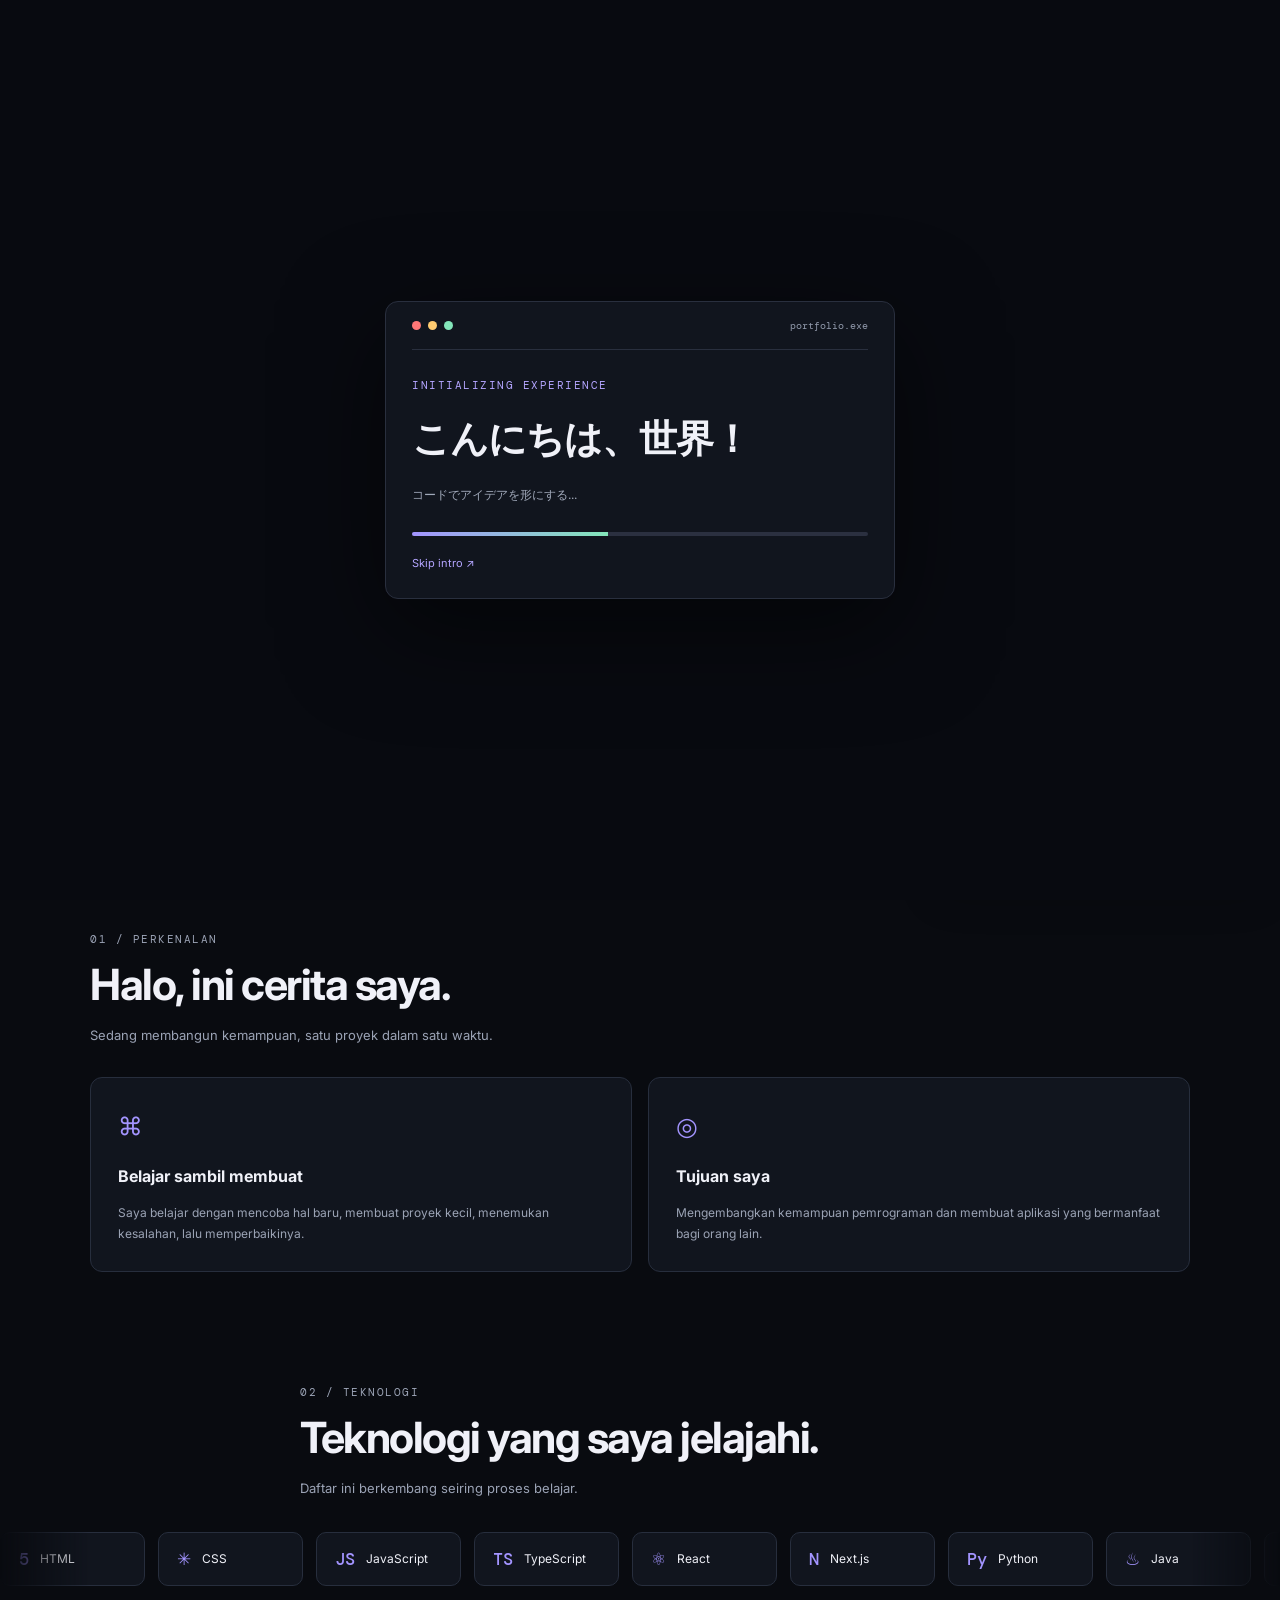
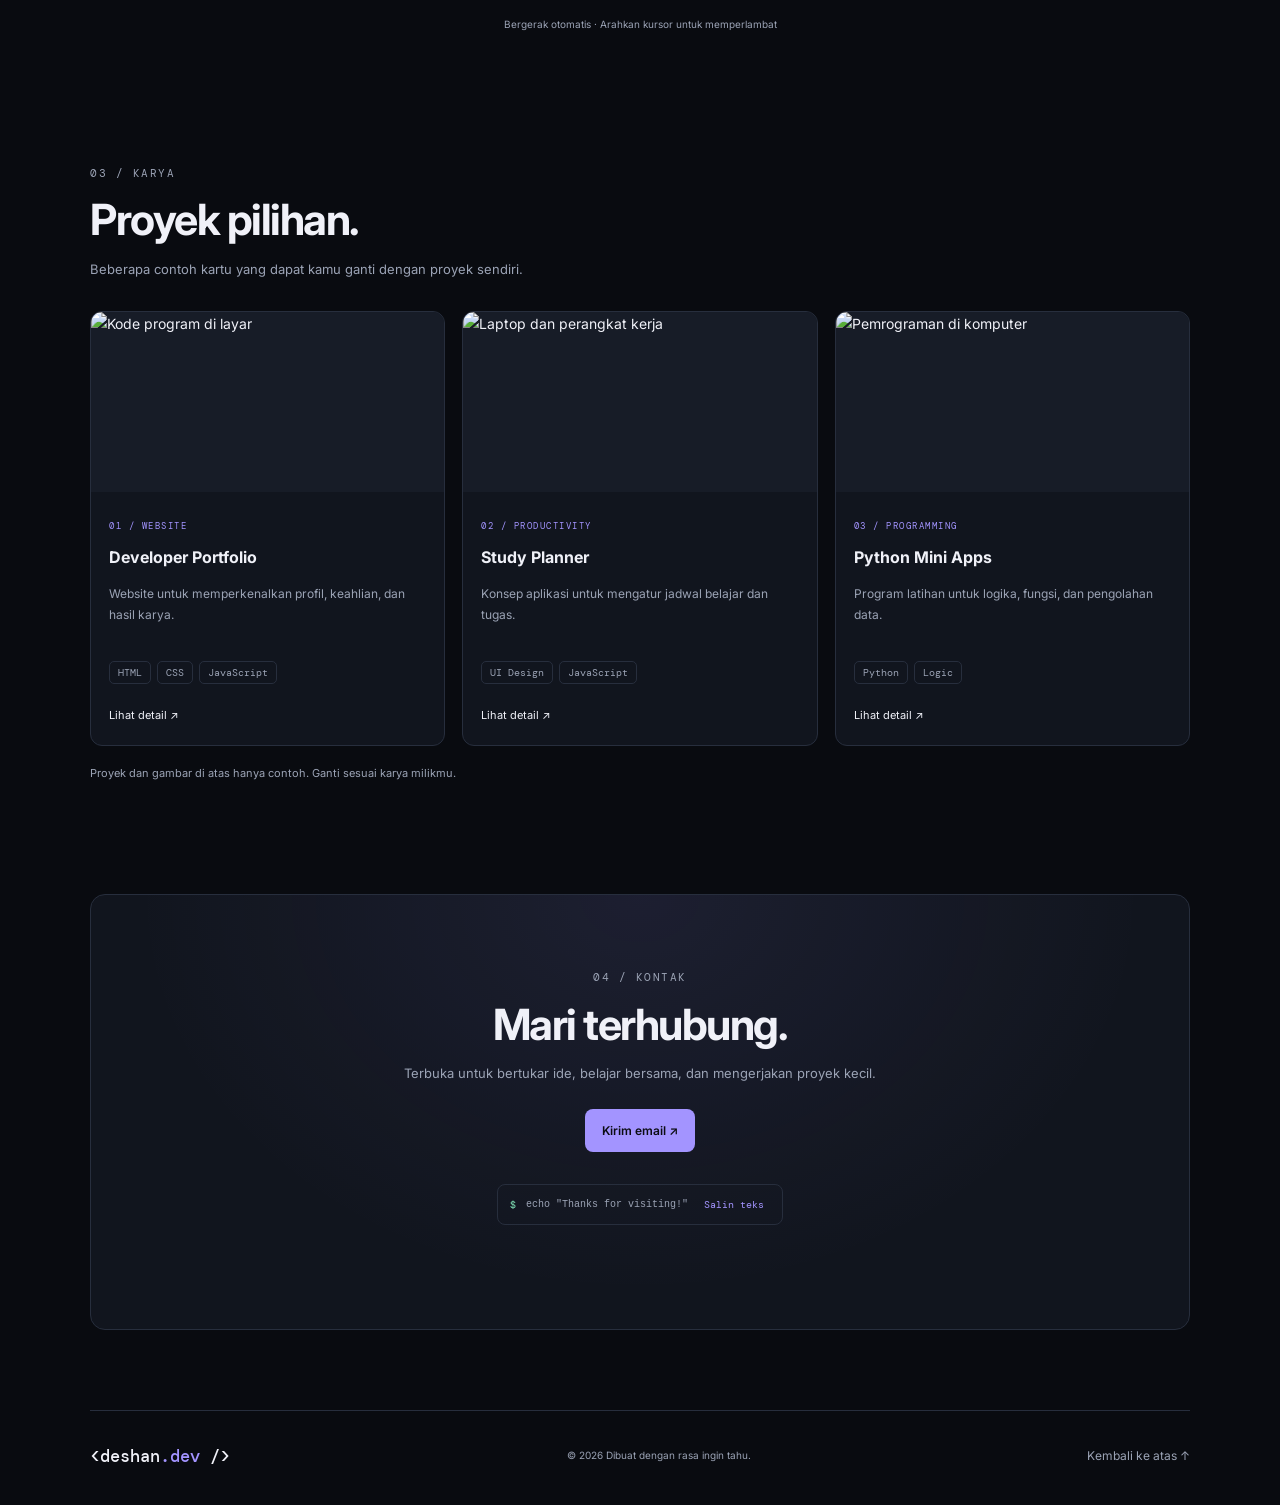
==== commit e911546b: "semoga berhasil" ====
--- a/index.html
+++ b/index.html
@@ -3,214 +3,245 @@
 <head>
   <meta charset="UTF-8">
   <meta name="viewport" content="width=device-width, initial-scale=1.0">
-  <meta name="theme-color" content="#0b1020">
-  <meta name="description" content="Portfolio personal, proyek, dan perjalanan belajar teknologi.">
-  <title>My Portfolio | Developer</title>
+  <meta name="theme-color" content="#090b10">
+  <meta name="description" content="Personal portfolio and developer journey">
+  <title>Deshan | Developer Portfolio</title>
+  <link rel="preconnect" href="https://fonts.googleapis.com">
+  <link href="https://fonts.googleapis.com/css2?family=DM+Mono:wght@400;500&family=Inter:wght@400;500;600;700;800&display=swap" rel="stylesheet">
   <link rel="stylesheet" href="style.css">
   <script src="script.js" defer></script>
 </head>
+
 <body>
-  <!-- Intro -->
-  <div class="preloader" id="preloader">
-    <div class="loader-window">
-      <div class="window-dots"><i></i><i></i><i></i></div>
-      <p class="muted">INITIALIZING DEVELOPER ENVIRONMENT</p>
-      <h1 id="loader-language">Hello, World!</h1>
-      <div class="loader-track"><span></span></div>
-      <p class="loader-caption">Loading creativity...</p>
+  <!-- INTRO PEMBUKA -->
+  <div class="intro" id="intro">
+    <div class="intro-box">
+      <div class="window-dots"><i></i><i></i><i></i><span>portfolio.exe</span></div>
+      <p class="eyebrow">INITIALIZING EXPERIENCE</p>
+      <h1 id="introTitle">Hello, World!</h1>
+      <p id="introStatus">Preparing your experience...</p>
+      <div class="progress"><span id="progressBar"></span></div>
+      <button id="skipIntro" type="button">Skip intro ↗</button>
     </div>
   </div>
 
-  <header class="topbar">
-    <a class="brand" href="#home"><span class="brand-mark">&lt;/&gt;</span> portfolio<span class="brand-dot">.</span></a>
-    <div class="top-actions">
-      <label class="sr-only" for="language">Pilih bahasa</label>
-      <select id="language" aria-label="Choose language">
-        <option value="id">ID / Bahasa</option>
-        <option value="en">EN / English</option>
-        <option value="ja">JA / 日本語</option>
-        <option value="ko">KO / 한국어</option>
-        <option value="es">ES / Español</option>
+  <!-- NAVIGASI -->
+  <header class="navbar">
+    <a class="logo" href="#home">&lt;deshan<span>.dev</span> /&gt;</a>
+    <nav>
+      <a href="#about" data-i18n="navAbout">Tentang</a>
+      <a href="#skills" data-i18n="navSkills">Keahlian</a>
+      <a href="#projects" data-i18n="navProjects">Proyek</a>
+      <a href="#contact" data-i18n="navContact">Kontak</a>
+    </nav>
+    <div class="nav-tools">
+      <select id="languageSelect" aria-label="Language">
+        <option value="id">ID</option>
+        <option value="en">EN</option>
+        <option value="ja">日本語</option>
+        <option value="ko">한국어</option>
+        <option value="es">ES</option>
       </select>
-      <button class="icon-button" id="theme-toggle" aria-label="Ganti tema" title="Ganti tema">☼</button>
+      <button id="themeButton" class="square-button" type="button" aria-label="Change theme">☼</button>
     </div>
   </header>
 
   <main>
-    <section class="hero section" id="home">
-      <div class="hero-copy">
-        <p class="eyebrow"><span class="status-dot"></span><span data-i18n="available">SEDANG BELAJAR & BERKEMBANG</span></p>
-        <p class="code-label">const developer = {</p>
-        <h1><span data-i18n="hello">Halo, saya</span><br><span class="gradient-text" id="person-name">Nama Kamu</span><span class="cursor">_</span></h1>
-        <h2 data-i18n="role">Mahasiswa Sistem Informasi</h2>
-        <p class="hero-description" data-i18n="intro">Saya tertarik pada pemrograman, teknologi, dan membangun hal-hal yang bermanfaat. Saya terus belajar, mencoba, dan mengembangkan kemampuan melalui proyek nyata.</p>
-        <p class="code-label closing-brace">};</p>
+    <!-- HERO / FOTO PROFIL -->
+    <section class="hero wrap" id="home">
+      <div class="hero-copy reveal">
+        <p class="eyebrow"><span class="green-dot"></span> STUDENT · ASPIRING DEVELOPER</p>
+        <h1 data-i18n="heroTitle">Membangun ide menjadi sesuatu yang <span class="gradient">berarti.</span></h1>
+        <p class="muted hero-description" data-i18n="heroText">
+          Saya mahasiswa Sistem Informasi yang sedang belajar pemrograman, web development, dan teknologi digital.
+        </p>
         <div class="hero-buttons">
-          <a href="#projects" class="button primary" data-i18n="viewProjects">Lihat Proyek <span>↗</span></a>
-          <a href="#contact" class="button secondary" data-i18n="contactMe">Hubungi Saya</a>
-        </div>
-        <div class="social-links">
-          <a href="https://github.com/" target="_blank" rel="noopener noreferrer">GitHub ↗</a>
-          <a href="https://www.linkedin.com/" target="_blank" rel="noopener noreferrer">LinkedIn ↗</a>
-          <a href="mailto:emailkamu@example.com">Email ↗</a>
-        </div>
-      </div>
-
-      <div class="hero-visual">
-        <div class="editor-card">
-          <div class="editor-bar">
-            <div class="window-dots"><i></i><i></i><i></i></div>
+          <a class="button primary" href="#projects" data-i18n="viewProjects">Lihat proyek ↗</a>
+          <a class="button secondary" href="#contact" data-i18n="contactMe">Hubungi saya</a>
+        </div>
+        <div class="hero-facts">
+          <span>⌖ Indonesia</span>
+          <span>⌘ <span data-i18n="learning">Belajar setiap hari</span></span>
+        </div>
+      </div>
+
+      <div class="profile-wrap reveal">
+        <div class="profile-glow"></div>
+        <div class="profile-card">
+          <div class="profile-top">
             <span>profile.png</span>
-            <span class="editor-more">•••</span>
-          </div>
-          <div class="profile-frame">
-            <!-- Ganti images/profile.jpg dengan lokasi foto kamu -->
-            <img src="images/profile.jpg" alt="Foto profil" class="profile-photo"
-                 onerror="this.style.display='none';this.nextElementSibling.style.display='grid'">
-            <div class="profile-placeholder"><span>👨‍💻</span><small>YOUR PHOTO HERE</small></div>
-          </div>
-          <div class="editor-footer"><span>●</span> profile.png <span class="footer-right">UTF-8 · PNG</span></div>
-        </div>
-        <div class="floating-tag tag-one"><span>⌘</span> Always learning</div>
-        <div class="floating-tag tag-two"><span>✓</span> Building projects</div>
-      </div>
-      <a href="#about" class="scroll-cue"><span></span><span data-i18n="scroll">GULIR UNTUK MENJELAJAH</span></a>
-    </section>
-
-    <section class="section about-section" id="about">
+            <span class="green-dot"></span>
+          </div>
+
+          <!-- GANTI URL FOTO DI BAWAH INI -->
+          <img
+            class="profile-photo"
+            src="https://images.unsplash.com/photo-1534528741775-53994a69daeb?auto=format&fit=crop&w=900&q=85"
+            alt="Foto profil"
+            onerror="this.style.display='none';this.nextElementSibling.style.display='grid';"
+          >
+          <div class="photo-fallback">YOUR<br>PHOTO</div>
+
+          <div class="profile-caption">
+            <div>
+              <h2>Deshan</h2>
+              <p data-i18n="profileRole">Mahasiswa Sistem Informasi</p>
+            </div>
+            <span class="verified-mark">↗</span>
+          </div>
+          <div class="profile-tags">
+            <span>Web Development</span><span>Programming</span>
+          </div>
+        </div>
+        <div class="floating-label label-one">{" "} console.log("Hello!")</div>
+        <div class="floating-label label-two"><span class="green-dot"></span> Always learning</div>
+      </div>
+
+      <a class="scroll-cue" href="#about">
+        <span class="scroll-line"></span>
+        <span data-i18n="scroll">GULIR UNTUK MENJELAJAH</span>
+        <span class="scroll-arrow">↓</span>
+      </a>
+    </section>
+
+    <!-- PEMUTAR MUSIK -->
+    <aside class="music-player" aria-label="Background music player">
+      <div class="music-cover">♫</div>
+      <div class="music-details">
+        <strong data-i18n="musicTitle">Background music</strong>
+        <span id="musicStatus" data-i18n="musicReady">Siap diputar</span>
+      </div>
+      <button id="musicButton" type="button" aria-label="Play music">▶</button>
+      <button id="muteButton" type="button" aria-label="Mute music">♪</button>
+
+      <!--
+        GANTI URL AUDIO INI DENGAN URL MP3 YANG BOLEH DIGUNAKAN.
+        Gunakan URL langsung ke file audio, bukan halaman YouTube.
+      -->
+      <audio id="backgroundMusic" loop preload="none">
+        <source src="assets/Penghujan - Elegi.mp3" type="audio/mpeg">
+      </audio>
+    </aside>
+
+    <!-- TENTANG -->
+    <section class="wrap section" id="about">
       <div class="section-heading reveal">
-        <p class="section-index">01 / README.md</p>
-        <h2 data-i18n="aboutTitle">Sedikit tentang saya<span class="accent">.</span></h2>
+        <p class="eyebrow">01 / <span data-i18n="aboutLabel">PERKENALAN</span></p>
+        <h2 data-i18n="aboutTitle">Halo, ini cerita saya.</h2>
+        <p class="muted" data-i18n="aboutIntro">Sedang membangun kemampuan, satu proyek dalam satu waktu.</p>
       </div>
       <div class="about-grid">
-        <article class="terminal-card reveal">
-          <div class="terminal-header"><span></span><span></span><span></span><b>terminal</b></div>
-          <div class="terminal-body">
-            <p><span class="terminal-prompt">visitor@portfolio:~$</span> whoami</p>
-            <p class="terminal-output" data-i18n="whoami">Mahasiswa Sistem Informasi yang suka belajar teknologi.</p>
-            <p><span class="terminal-prompt">visitor@portfolio:~$</span> cat goals.txt</p>
-            <p class="terminal-output" data-i18n="goals">Belajar konsisten, membuat proyek, dan berkembang.</p>
-            <p><span class="terminal-prompt">visitor@portfolio:~$</span> <span class="cursor">_</span></p>
-          </div>
-        </article>
-        <article class="manifesto-card reveal">
-          <p class="file-label">✳ manifesto.md</p>
-          <h3 data-i18n="manifestoTitle">Belajar dengan membuat.</h3>
-          <p data-i18n="manifesto">Bagi saya, teknologi bukan hanya tentang menulis kode. Ini tentang memahami masalah, mencari solusi, dan terus memperbaiki hasil karya. Setiap proyek adalah kesempatan untuk belajar sesuatu yang baru.</p>
-          <div class="mini-stats">
-            <div><strong>01</strong><span data-i18n="statLearn">Terus belajar</span></div>
-            <div><strong>02</strong><span data-i18n="statBuild">Berani mencoba</span></div>
-            <div><strong>03</strong><span data-i18n="statGrow">Terus berkembang</span></div>
-          </div>
-        </article>
-      </div>
-    </section>
-
-    <section class="section" id="skills">
+        <article class="info-card reveal">
+          <div class="info-icon">⌘</div>
+          <h3 data-i18n="aboutCardTitle">Belajar sambil membuat</h3>
+          <p class="muted" data-i18n="aboutText">Saya belajar dengan mencoba hal baru, membuat proyek kecil, menemukan kesalahan, lalu memperbaikinya.</p>
+        </article>
+        <article class="info-card reveal">
+          <div class="info-icon">◎</div>
+          <h3 data-i18n="goalTitle">Tujuan saya</h3>
+          <p class="muted" data-i18n="goalText">Mengembangkan kemampuan pemrograman dan membuat aplikasi yang bermanfaat bagi orang lain.</p>
+        </article>
+      </div>
+    </section>
+
+    <!-- KEAHLIAN BERGERAK -->
+    <section class="section skills-section" id="skills">
+      <div class="wrap section-heading reveal">
+        <p class="eyebrow">02 / <span data-i18n="skillsLabel">TEKNOLOGI</span></p>
+        <h2 data-i18n="skillsTitle">Teknologi yang saya jelajahi.</h2>
+        <p class="muted" data-i18n="skillsText">Daftar ini berkembang seiring proses belajar.</p>
+      </div>
+
+      <div class="marquee">
+        <div class="tech-track">
+          <span class="tech"><b>5</b> HTML</span>
+          <span class="tech"><b>✳</b> CSS</span>
+          <span class="tech"><b>JS</b> JavaScript</span>
+          <span class="tech"><b>TS</b> TypeScript</span>
+          <span class="tech"><b>⚛</b> React</span>
+          <span class="tech"><b>N</b> Next.js</span>
+          <span class="tech"><b>Py</b> Python</span>
+          <span class="tech"><b>♨</b> Java</span>
+          <span class="tech"><b>PHP</b> PHP</span>
+          <span class="tech"><b>▤</b> SQL</span>
+          <span class="tech"><b>⑂</b> Git</span>
+          <span class="tech"><b>◉</b> GitHub</span>
+          <span class="tech"><b>🐧</b> Linux</span>
+        </div>
+      </div>
+      <p class="marquee-caption" data-i18n="marqueeText">Bergerak otomatis · Arahkan kursor untuk memperlambat</p>
+    </section>
+
+    <!-- PROYEK DENGAN GAMBAR -->
+    <section class="wrap section" id="projects">
       <div class="section-heading reveal">
-        <p class="section-index">02 / TECH_STACK.json</p>
-        <h2 data-i18n="skillsTitle">Teknologi yang saya pelajari<span class="accent">.</span></h2>
-        <p class="section-description" data-i18n="skillsDesc">Teknologi yang sedang saya pelajari dan gunakan untuk berlatih.</p>
-      </div>
-      <div class="tech-window reveal">
-        <div class="tech-window-top"><span>●</span> technologies.json <span class="footer-right">JSON</span></div>
-        <div class="marquee" aria-label="Technology skills">
-          <div class="marquee-track">
-            <span class="tech-chip"><b class="html-color">5</b> HTML</span>
-            <span class="tech-chip"><b class="css-color">#</b> CSS</span>
-            <span class="tech-chip"><b class="js-color">JS</b> JavaScript</span>
-            <span class="tech-chip"><b class="py-color">Py</b> Python</span>
-            <span class="tech-chip"><b class="git-color">◆</b> Git</span>
-            <span class="tech-chip"><b class="gh-color">⌘</b> GitHub</span>
-            <span class="tech-chip"><b class="java-color">J</b> Java</span>
-            <span class="tech-chip"><b class="sql-color">DB</b> SQL</span>
-            <span class="tech-chip"><b class="html-color">5</b> HTML</span>
-            <span class="tech-chip"><b class="css-color">#</b> CSS</span>
-            <span class="tech-chip"><b class="js-color">JS</b> JavaScript</span>
-            <span class="tech-chip"><b class="py-color">Py</b> Python</span>
-            <span class="tech-chip"><b class="git-color">◆</b> Git</span>
-            <span class="tech-chip"><b class="gh-color">⌘</b> GitHub</span>
-            <span class="tech-chip"><b class="java-color">J</b> Java</span>
-            <span class="tech-chip"><b class="sql-color">DB</b> SQL</span>
-          </div>
-        </div>
-        <p class="tech-note" data-i18n="skillsNote">Daftar ini adalah teknologi untuk dipelajari, bukan klaim sudah menguasai semuanya.</p>
-      </div>
-    </section>
-
-    <section class="section" id="projects">
-      <div class="section-heading reveal">
-        <p class="section-index">03 / PROJECTS</p>
-        <h2 data-i18n="projectsTitle">Hal yang saya bangun<span class="accent">.</span></h2>
-        <p class="section-description" data-i18n="projectsDesc">Beberapa proyek latihan dan eksperimen saya.</p>
-      </div>
+        <p class="eyebrow">03 / <span data-i18n="workLabel">KARYA</span></p>
+        <h2 data-i18n="projectsTitle">Proyek pilihan.</h2>
+        <p class="muted" data-i18n="projectsText">Beberapa contoh kartu yang dapat kamu ganti dengan proyek sendiri.</p>
+      </div>
+
       <div class="project-grid">
         <article class="project-card reveal">
-          <div class="project-preview preview-blue"><span>&lt;html&gt;</span><span class="preview-big">PORTFOLIO</span><span>building my digital space_</span></div>
+          <!-- GANTI URL GAMBAR PROYEK PERTAMA -->
+          <img class="project-image" src="https://images.unsplash.com/photo-1461749280684-dccba630e2f6?auto=format&fit=crop&w=900&q=85" alt="Kode program di layar" loading="lazy">
           <div class="project-content">
-            <p class="project-type">01 / WEB DEVELOPMENT</p>
-            <h3 data-i18n="projectOne">Personal Portfolio</h3>
-            <p data-i18n="projectOneDesc">Website personal untuk memperkenalkan diri, skill, dan perjalanan belajar.</p>
-            <div class="project-tags"><span>HTML</span><span>CSS</span><span>JavaScript</span></div>
-            <a href="https://github.com/" target="_blank" rel="noopener noreferrer" class="project-link" data-i18n="sourceCode">Lihat kode ↗</a>
-          </div>
-        </article>
+            <p class="eyebrow">01 / WEBSITE</p>
+            <h3 data-i18n="projectOne">Developer Portfolio</h3>
+            <p class="muted" data-i18n="projectOneText">Website untuk memperkenalkan profil, keahlian, dan hasil karya.</p>
+            <div class="tags"><span>HTML</span><span>CSS</span><span>JavaScript</span></div>
+            <a href="#contact" class="project-link" data-i18n="projectLink">Lihat detail ↗</a>
+          </div>
+        </article>
+
         <article class="project-card reveal">
-          <div class="project-preview preview-purple"><span>def calculate():</span><span class="preview-big">PYTHON</span><span>logic · practice · repeat_</span></div>
+          <!-- GANTI URL GAMBAR PROYEK KEDUA -->
+          <img class="project-image" src="https://images.unsplash.com/photo-1516321318423-f06f85e504b3?auto=format&fit=crop&w=900&q=85" alt="Laptop dan perangkat kerja" loading="lazy">
           <div class="project-content">
-            <p class="project-type">02 / PROGRAMMING</p>
-            <h3 data-i18n="projectTwo">Python Practice</h3>
-            <p data-i18n="projectTwoDesc">Kumpulan latihan dasar Python, fungsi, percabangan, perulangan, dan list.</p>
-            <div class="project-tags"><span>Python</span><span>Logic</span><span>Beginner</span></div>
-            <a href="https://github.com/" target="_blank" rel="noopener noreferrer" class="project-link" data-i18n="sourceCode">Lihat kode ↗</a>
-          </div>
-        </article>
+            <p class="eyebrow">02 / PRODUCTIVITY</p>
+            <h3 data-i18n="projectTwo">Study Planner</h3>
+            <p class="muted" data-i18n="projectTwoText">Konsep aplikasi untuk mengatur jadwal belajar dan tugas.</p>
+            <div class="tags"><span>UI Design</span><span>JavaScript</span></div>
+            <a href="#contact" class="project-link" data-i18n="projectLink">Lihat detail ↗</a>
+          </div>
+        </article>
+
         <article class="project-card reveal">
-          <div class="project-preview preview-green"><span>SELECT * FROM</span><span class="preview-big">DATABASE</span><span>organizing information_</span></div>
+          <!-- GANTI URL GAMBAR PROYEK KETIGA -->
+          <img class="project-image" src="https://images.unsplash.com/photo-1555949963-aa79dcee981c?auto=format&fit=crop&w=900&q=85" alt="Pemrograman di komputer" loading="lazy">
           <div class="project-content">
-            <p class="project-type">03 / INFORMATION SYSTEMS</p>
-            <h3 data-i18n="projectThree">Database Mini Project</h3>
-            <p data-i18n="projectThreeDesc">Proyek latihan merancang tabel dan memahami dasar pengelolaan data.</p>
-            <div class="project-tags"><span>SQL</span><span>Database</span><span>Learning</span></div>
-            <a href="https://github.com/" target="_blank" rel="noopener noreferrer" class="project-link" data-i18n="sourceCode">Lihat kode ↗</a>
-          </div>
-        </article>
-      </div>
-    </section>
-
-    <section class="section articles-section" id="articles">
-      <div class="section-heading reveal">
-        <p class="section-index">04 / NOTES.md</p>
-        <h2 data-i18n="articlesTitle">Catatan perjalanan<span class="accent">.</span></h2>
-      </div>
-      <div class="article-list reveal">
-        <a class="article-row" href="#skills"><span class="article-icon">⌘</span><span><b data-i18n="articleOne">Memulai perjalanan pemrograman</b><small data-i18n="articleOneDesc">Catatan belajar HTML, CSS, JavaScript, dan Python.</small></span><span class="article-arrow">↗</span></a>
-        <a class="article-row" href="#projects"><span class="article-icon">▤</span><span><b data-i18n="articleTwo">Belajar deployment dengan GitHub Pages</b><small data-i18n="articleTwoDesc">Dari file lokal hingga website dapat diakses online.</small></span><span class="article-arrow">↗</span></a>
-        <a class="article-row" href="#about"><span class="article-icon">⌁</span><span><b data-i18n="articleThree">Logika sebelum kode</b><small data-i18n="articleThreeDesc">Mengapa memahami masalah adalah langkah pertama.</small></span><span class="article-arrow">↗</span></a>
-      </div>
-    </section>
-
-    <section class="section contact-section" id="contact">
-      <div class="contact-card reveal">
-        <p class="section-index">05 / CONTACT</p>
-        <h2 data-i18n="contactTitle">Mari terhubung<span class="accent">.</span></h2>
-        <p data-i18n="contactDesc">Saya terbuka untuk berbagi ide, belajar bersama, dan berdiskusi tentang teknologi.</p>
-        <a href="mailto:emailkamu@example.com" class="button primary"><span data-i18n="sendEmail">Kirim Email</span> ↗</a>
+            <p class="eyebrow">03 / PROGRAMMING</p>
+            <h3 data-i18n="projectThree">Python Mini Apps</h3>
+            <p class="muted" data-i18n="projectThreeText">Program latihan untuk logika, fungsi, dan pengolahan data.</p>
+            <div class="tags"><span>Python</span><span>Logic</span></div>
+            <a href="#contact" class="project-link" data-i18n="projectLink">Lihat detail ↗</a>
+          </div>
+        </article>
+      </div>
+      <p class="muted note reveal" data-i18n="projectNote">Proyek dan gambar di atas hanya contoh. Ganti sesuai karya milikmu.</p>
+    </section>
+
+    <!-- KONTAK -->
+    <section class="wrap section" id="contact">
+      <div class="contact-panel reveal">
+        <p class="eyebrow">04 / <span data-i18n="contactLabel">KONTAK</span></p>
+        <h2 data-i18n="contactTitle">Mari terhubung.</h2>
+        <p class="muted" data-i18n="contactText">Terbuka untuk bertukar ide, belajar bersama, dan mengerjakan proyek kecil.</p>
+        <!-- GANTI EMAIL DI HREF -->
+        <a class="button primary" href="mailto:emailkamu@example.com" data-i18n="emailButton">Kirim email ↗</a>
+        <div class="terminal">
+          <span class="green-text">$</span>
+          <code>echo "Thanks for visiting!"</code>
+          <button id="copyButton" type="button" data-i18n="copyButton">Salin teks</button>
+        </div>
+        <p id="copyStatus" aria-live="polite"></p>
       </div>
     </section>
   </main>
 
-  <footer class="footer">
-    <a class="brand" href="#home"><span class="brand-mark">&lt;/&gt;</span> portfolio<span class="brand-dot">.</span></a>
-    <p>© <span id="year"></span> <span id="footer-name">Nama Kamu</span>. <span data-i18n="footerText">Dibuat sambil terus belajar.</span></p>
-    <div class="footer-controls">
-      <button id="music-toggle" class="small-control" type="button">▶ <span data-i18n="playMusic">Putar musik</span></button>
-      <button id="mute-toggle" class="small-control" type="button" aria-label="Mute music">♪</button>
-    </div>
-    <!-- Tambahkan file musik milik sendiri di images/music.mp3 bila ingin memakai kontrol ini -->
-    <audio id="background-music" loop preload="none">
-      <source src="Penghujan - Elegi.mp3" type="audio/mpeg">
-    </audio>
+  <footer class="wrap footer">
+    <a class="logo" href="#home">&lt;deshan<span>.dev</span> /&gt;</a>
+    <p>© <span id="year"></span> <span data-i18n="footerText">Dibuat dengan rasa ingin tahu.</span></p>
+    <a href="#home" data-i18n="backTop">Kembali ke atas ↑</a>
   </footer>
 </body>
 </html>
--- a/style.css
+++ b/style.css
@@ -1,338 +1,345 @@
-@import url('https://fonts.googleapis.com/css2?family=DM+Mono:wght@400;500&family=Inter:wght@400;500;600;700;800&display=swap');
-
 :root {
-  color-scheme: dark;
-  --bg: #0b1020;
-  --panel: #10182a;
-  --panel2: #131e32;
-  --text: #e8eef9;
-  --muted: #94a3b8;
-  --border: #25324a;
-  --blue: #60a5fa;
-  --cyan: #67e8f9;
-  --green: #86efac;
-  --shadow: 0 24px 70px #00000035;
-  --mono: "DM Mono", monospace;
-  --sans: "Inter", sans-serif;
-}
-
-:root.light {
-  color-scheme: light;
-  --bg: #f5f7fb;
-  --panel: #ffffff;
-  --panel2: #edf3fa;
-  --text: #172033;
-  --muted: #65738a;
-  --border: #dce4ef;
-  --blue: #2563eb;
-  --cyan: #0891b2;
-  --green: #15803d;
-  --shadow: 0 24px 70px #15244012;
-}
-
+  --bg: #090b10;
+  --panel: #11151e;
+  --panel2: #171c27;
+  --text: #f0f1f8;
+  --muted: #9ba3b5;
+  --border: #272e3d;
+  --accent: #a394ff;
+  --green: #83e6ba;
+  --header: rgba(9, 11, 16, .86);
+}
 * { box-sizing: border-box; }
-html { scroll-behavior: smooth; scroll-padding-top: 88px; }
+html { scroll-behavior: smooth; scroll-padding-top: 95px; }
 body {
   margin: 0;
-  background:
-    radial-gradient(ellipse at 12% 10%, #2563eb0b, transparent 36%),
-    radial-gradient(ellipse at 90% 42%, #22d3ee08, transparent 30%),
-    var(--bg);
+  background: var(--bg);
   color: var(--text);
-  font-family: var(--sans);
-  line-height: 1.7;
-  transition: background .3s, color .3s;
-}
-body, button, select { font-family: var(--sans); }
+  font: 14px/1.75 Inter, Arial, sans-serif;
+  transition: background .25s, color .25s;
+}
+body.light-theme {
+  --bg: #f5f6fa; --panel: #fff; --panel2: #edf0f7;
+  --text: #191b28; --muted: #646c7e; --border: #dce0e9;
+  --header: rgba(245, 246, 250, .9);
+}
 a { color: inherit; text-decoration: none; }
-button, select { color: inherit; }
+button, select { font: inherit; }
+button, a, select { -webkit-tap-highlight-color: transparent; }
+button:focus-visible, a:focus-visible, select:focus-visible {
+  outline: 2px solid var(--accent); outline-offset: 4px;
+}
 button { cursor: pointer; }
-img { max-width: 100%; }
-::selection { background: #60a5fa55; }
-.sr-only {
-  position: absolute; width: 1px; height: 1px; padding: 0;
-  margin: -1px; overflow: hidden; clip: rect(0,0,0,0);
-  white-space: nowrap; border: 0;
-}
-.accent { color: var(--blue); }
-.muted, .section-description { color: var(--muted); }
-section { scroll-margin-top: 90px; }
-.section { width: min(1120px, calc(100% - 44px)); margin: 0 auto; padding: 100px 0; }
-
-/* Intro loader */
-.preloader {
-  position: fixed; inset: 0; z-index: 9999; display: grid;
-  place-items: center; background: #080d19; padding: 24px;
-  transition: opacity .5s ease, visibility .5s ease;
-}
-.preloader.done { opacity: 0; visibility: hidden; pointer-events: none; }
-.loader-window {
-  width: min(450px, 100%); padding: 30px;
-  border: 1px solid #263650; border-radius: 16px;
-  background: #0e1728; box-shadow: 0 30px 100px #0008;
-}
-.window-dots { display: flex; gap: 6px; align-items: center; }
-.window-dots i { display: block; width: 9px; height: 9px; border-radius: 50%; background: #fb7185; }
-.window-dots i:nth-child(2) { background: #fbbf24; }
-.window-dots i:nth-child(3) { background: #4ade80; }
-.loader-window .muted { font: 10px var(--mono); letter-spacing: 1.5px; margin-top: 28px; }
-.loader-window h1 { min-height: 48px; color: #67e8f9; font: 500 27px var(--mono); }
-.loader-track { height: 4px; background: #243047; border-radius: 9px; overflow: hidden; }
-.loader-track span {
-  display: block; width: 100%; height: 100%; background: linear-gradient(90deg, #60a5fa, #67e8f9);
-  transform: scaleX(0); transform-origin: left; animation: load 2.8s ease forwards;
-}
-.loader-caption { color: #94a3b8; font: 12px var(--mono); }
-@keyframes load { to { transform: scaleX(1); } }
-
-/* Header */
-.topbar {
-  height: 70px; position: sticky; top: 0; z-index: 100;
+img { display: block; max-width: 100%; }
+::selection { background: var(--accent); color: #080a10; }
+.wrap { width: min(1100px, calc(100% - 44px)); margin-inline: auto; }
+.section { padding-top: 100px; }
+.muted { color: var(--muted); }
+.eyebrow {
+  color: var(--muted); font: 11px/1.7 "DM Mono", monospace;
+  letter-spacing: 1.5px; text-transform: uppercase;
+}
+.green-dot {
+  display: inline-block; width: 7px; height: 7px;
+  background: var(--green); border-radius: 50%;
+  box-shadow: 0 0 12px #83e6ba77;
+}
+.gradient {
+  color: transparent;
+  background: linear-gradient(100deg, #b5a9ff, #83e6ba);
+  background-clip: text;
+}
+
+/* NAVIGATION */
+.navbar {
+  position: sticky; top: 0; z-index: 20;
+  display: flex; align-items: center; justify-content: space-between;
+  gap: 22px; min-height: 74px;
+  padding: 12px max(22px, calc((100% - 1100px)/2));
+  border-bottom: 1px solid var(--border);
+  background: var(--header); backdrop-filter: blur(18px);
+}
+.logo { font: 500 17px "DM Mono", monospace; white-space: nowrap; }
+.logo span { color: var(--accent); }
+.navbar nav { display: flex; gap: 23px; }
+.navbar nav a, .footer > a:last-child { color: var(--muted); font-size: 12px; }
+.navbar nav a:hover, .footer a:hover { color: var(--accent); }
+.nav-tools { display: flex; gap: 8px; }
+#languageSelect, .square-button {
+  color: var(--text); background: var(--panel);
+  border: 1px solid var(--border); border-radius: 8px; min-height: 37px;
+}
+#languageSelect { padding: 0 8px; }
+#languageSelect option { background: var(--panel); color: var(--text); }
+.square-button { width: 38px; font-size: 18px; }
+
+/* HERO */
+.hero {
+  min-height: 690px; padding-top: 110px; padding-bottom: 120px;
+  display: grid; grid-template-columns: 1.1fr .9fr;
+  gap: 60px; align-items: center; position: relative;
+}
+.hero h1 {
+  font-size: clamp(39px, 5vw, 62px); line-height: 1.12;
+  letter-spacing: -2.8px; margin: 18px 0; max-width: 650px;
+}
+.hero-description { max-width: 530px; font-size: 14px; }
+.hero-buttons { display: flex; flex-wrap: wrap; gap: 11px; margin-top: 28px; }
+.button {
+  display: inline-flex; align-items: center; justify-content: center;
+  padding: 11px 17px; border-radius: 8px;
+  font-size: 12px; font-weight: 600;
+  transition: transform .2s, opacity .2s;
+}
+.button:hover { transform: translateY(-3px); }
+.primary { color: #0b0c12; background: var(--accent); }
+.secondary { border: 1px solid var(--border); background: var(--panel); }
+.hero-facts {
+  display: flex; flex-wrap: wrap; gap: 20px; margin-top: 29px;
+  color: var(--muted); font: 10px "DM Mono", monospace;
+}
+
+/* PROFILE PHOTO */
+.profile-wrap { position: relative; max-width: 410px; width: 100%; justify-self: center; }
+.profile-glow {
+  position: absolute; inset: 8% -8%; z-index: -1;
+  background: radial-gradient(ellipse, #9b8cff35, transparent 70%);
+  filter: blur(15px);
+}
+.profile-card {
+  padding: 13px; border: 1px solid var(--border);
+  border-radius: 15px; background: var(--panel);
+  box-shadow: 0 30px 90px #0003;
+  transform: rotate(1deg);
+}
+.profile-top {
   display: flex; justify-content: space-between; align-items: center;
-  padding: 0 max(22px, calc((100% - 1120px) / 2));
-  border-bottom: 1px solid var(--border);
-  background: color-mix(in srgb, var(--bg) 88%, transparent);
-  backdrop-filter: blur(18px);
-}
-.brand { font: 500 16px var(--mono); letter-spacing: -.7px; }
-.brand-mark { color: var(--cyan); }
-.brand-dot { color: var(--blue); }
-.top-actions { display: flex; gap: 10px; align-items: center; }
-#language, .icon-button {
-  border: 1px solid var(--border); background: var(--panel);
-  border-radius: 8px; padding: 9px 12px; font-size: 12px;
-}
-.icon-button { font-size: 18px; width: 40px; height: 40px; padding: 0; }
-
-/* Hero */
-.hero {
-  min-height: calc(100vh - 70px); display: grid;
-  grid-template-columns: 1.15fr .85fr; align-items: center;
-  gap: 60px; position: relative; padding-bottom: 115px;
-}
-.eyebrow, .code-label, .section-index, .project-type, .file-label {
-  font: 11px var(--mono); letter-spacing: 1px;
-}
-.eyebrow { color: var(--green); display: flex; align-items: center; gap: 9px; }
-.status-dot { width: 8px; height: 8px; border-radius: 50%; background: var(--green); box-shadow: 0 0 12px #86efac99; }
-.code-label { color: var(--muted); }
-.hero h1 { font-size: clamp(42px, 6vw, 70px); line-height: 1.12; letter-spacing: -3px; margin: 18px 0; }
-.gradient-text { background: linear-gradient(100deg, var(--blue), var(--cyan)); color: transparent; background-clip: text; -webkit-background-clip: text; }
-.cursor { color: var(--cyan); animation: blink 1s steps(2, start) infinite; }
-@keyframes blink { to { visibility: hidden; } }
-.hero h2 { font-size: clamp(18px, 2vw, 23px); font-weight: 500; margin: 0 0 18px; }
-.hero-description { color: var(--muted); max-width: 570px; font-size: 15px; }
-.closing-brace { margin-top: 20px; }
-.hero-buttons { display: flex; flex-wrap: wrap; gap: 12px; margin-top: 28px; }
-.button {
-  display: inline-flex; align-items: center; justify-content: center; gap: 12px;
-  padding: 12px 18px; border: 1px solid var(--border);
-  border-radius: 9px; font-size: 13px; font-weight: 600;
-  transition: transform .2s, border-color .2s, background .2s;
-}
-.button:hover { transform: translateY(-3px); }
-.button.primary { background: var(--blue); border-color: var(--blue); color: #07111f; }
-.button.secondary { background: var(--panel); }
-.social-links { display: flex; flex-wrap: wrap; gap: 22px; margin-top: 30px; color: var(--muted); font: 12px var(--mono); }
-.social-links a:hover, .project-link:hover { color: var(--cyan); }
-
-.hero-visual { position: relative; width: 100%; max-width: 440px; justify-self: end; }
-.editor-card {
-  padding: 10px; background: var(--panel); border: 1px solid var(--border);
-  border-radius: 14px; box-shadow: var(--shadow); transform: rotate(1deg);
-}
-.editor-bar, .editor-footer {
-  min-height: 36px; display: flex; align-items: center; gap: 12px;
-  padding: 0 10px; color: var(--muted); font: 10px var(--mono);
-}
-.editor-bar > span:nth-child(2) { margin-left: 4px; }
-.editor-more { margin-left: auto; }
-.profile-frame {
-  aspect-ratio: 4 / 4.5; position: relative; overflow: hidden;
-  border-radius: 7px; background: linear-gradient(145deg, #162b48, #101726);
-}
-.profile-photo { width: 100%; height: 100%; object-fit: cover; object-position: center; }
-.profile-placeholder {
-  display: none; position: absolute; inset: 0; place-content: center;
-  text-align: center; color: var(--cyan); gap: 12px;
-  font: 11px var(--mono); background: radial-gradient(circle, #233f60, #101726 75%);
-}
-.profile-placeholder span { font-size: 72px; }
-.editor-footer { border-top: 1px solid var(--border); margin-top: 10px; }
-.editor-footer > span:first-child { color: var(--green); }
-.footer-right { margin-left: auto; }
-.floating-tag {
-  position: absolute; display: flex; align-items: center; gap: 9px;
-  padding: 10px 14px; background: var(--panel); border: 1px solid var(--border);
-  border-radius: 9px; box-shadow: var(--shadow); font: 11px var(--mono);
-  animation: float 4s ease-in-out infinite;
-}
-.floating-tag span { color: var(--green); }
-.tag-one { top: 17%; right: -35px; }
-.tag-two { bottom: 15%; left: -40px; animation-delay: -2s; }
-@keyframes float { 50% { transform: translateY(-8px); } }
+  padding: 2px 4px 12px; color: var(--muted);
+  font: 10px "DM Mono", monospace;
+}
+.profile-photo {
+  width: 100%; height: 355px; object-fit: cover;
+  object-position: center 35%; border-radius: 9px;
+  background: var(--panel2);
+}
+.photo-fallback {
+  display: none; height: 355px; place-items: center;
+  text-align: center; border-radius: 9px;
+  background: var(--panel2); color: var(--accent);
+  font: 25px "DM Mono", monospace;
+}
+.profile-caption {
+  display: flex; justify-content: space-between; align-items: center;
+  gap: 10px; padding: 12px 5px 4px;
+}
+.profile-caption h2 { font-size: 18px; margin: 0; }
+.profile-caption p { color: var(--muted); font-size: 11px; margin: 2px 0 0; }
+.verified-mark {
+  display: grid; place-items: center; width: 32px; height: 32px;
+  border: 1px solid var(--border); border-radius: 50%; color: var(--accent);
+}
+.profile-tags { display: flex; flex-wrap: wrap; gap: 7px; padding: 8px 5px 5px; }
+.profile-tags span, .tags span {
+  color: var(--muted); border: 1px solid var(--border);
+  border-radius: 5px; padding: 4px 8px;
+  font: 10px "DM Mono", monospace;
+}
+.floating-label {
+  position: absolute; padding: 10px 13px;
+  background: var(--panel); border: 1px solid var(--border);
+  border-radius: 8px; font: 10px "DM Mono", monospace;
+  box-shadow: 0 12px 35px #0003;
+}
+.label-one { top: 18%; left: -15%; color: var(--accent); }
+.label-two { bottom: 17%; right: -12%; display: flex; align-items: center; gap: 8px; color: var(--muted); }
 .scroll-cue {
-  position: absolute; bottom: 28px; left: 50%; transform: translateX(-50%);
-  display: flex; flex-direction: column; align-items: center; gap: 8px;
-  color: var(--muted); font: 9px var(--mono); letter-spacing: 1.5px;
-}
-.scroll-cue span:first-child { width: 20px; height: 31px; border: 1px solid var(--muted); border-radius: 12px; position: relative; }
-.scroll-cue span:first-child::after {
-  content: ""; position: absolute; top: 6px; left: 8px;
-  width: 2px; height: 6px; background: var(--cyan);
-  animation: scrollHint 1.5s infinite;
-}
-@keyframes scrollHint { to { transform: translateY(10px); opacity: 0; } }
-
-/* Sections */
-.section-heading { margin-bottom: 34px; }
-.section-index { color: var(--cyan); margin-bottom: 12px; }
-.section-heading h2, .contact-card h2 {
-  font-size: clamp(28px, 4vw, 42px); letter-spacing: -1.5px; line-height: 1.25; margin: 0;
-}
-.section-description { font-size: 14px; margin-top: 12px; }
-.about-grid { display: grid; grid-template-columns: 1fr 1fr; gap: 20px; }
-.terminal-card, .manifesto-card, .tech-window, .project-card, .article-list, .contact-card {
-  border: 1px solid var(--border); border-radius: 13px; background: var(--panel); overflow: hidden;
-}
-.terminal-header {
-  height: 42px; display: flex; align-items: center; gap: 6px;
-  padding: 0 15px; border-bottom: 1px solid var(--border);
-}
-.terminal-header span { width: 8px; height: 8px; border-radius: 50%; background: #fb7185; }
-.terminal-header span:nth-child(2) { background: #fbbf24; }
-.terminal-header span:nth-child(3) { background: #4ade80; }
-.terminal-header b { margin-left: auto; color: var(--muted); font: 11px var(--mono); }
-.terminal-body { padding: 22px; font: 12px/1.9 var(--mono); overflow-wrap: anywhere; }
-.terminal-prompt { color: var(--green); }
-.terminal-output { color: var(--muted); margin: 5px 0 18px; }
-.manifesto-card { padding: 25px; }
-.file-label { color: var(--cyan); }
-.manifesto-card h3 { font-size: 21px; margin: 24px 0 12px; }
-.manifesto-card > p:not(.file-label) { font-size: 13px; color: var(--muted); }
-.mini-stats { display: grid; grid-template-columns: repeat(3, 1fr); gap: 10px; border-top: 1px solid var(--border); margin-top: 25px; padding-top: 20px; }
-.mini-stats div { display: flex; flex-direction: column; gap: 5px; }
-.mini-stats strong { color: var(--cyan); font: 18px var(--mono); }
-.mini-stats span { color: var(--muted); font-size: 10px; }
-
-/* Technology marquee */
-.tech-window-top {
-  display: flex; align-items: center; gap: 10px; padding: 13px 17px;
-  border-bottom: 1px solid var(--border); color: var(--muted); font: 11px var(--mono);
-}
-.tech-window-top > span:first-child { color: var(--green); }
-.marquee { overflow: hidden; padding: 26px 0; }
-.marquee-track { display: flex; gap: 14px; width: max-content; animation: marquee 32s linear infinite; }
-.marquee:hover .marquee-track { animation-play-state: running; }
-.tech-chip {
-  display: inline-flex; align-items: center; gap: 10px; padding: 13px 17px;
-  background: var(--panel2); border: 1px solid var(--border); border-radius: 9px;
-  font: 12px var(--mono); white-space: nowrap;
-}
-.tech-chip b { font-size: 17px; }
-.html-color { color: #fb923c; }
-.css-color { color: #60a5fa; }
-.js-color { color: #facc15; }
-.py-color { color: #4ade80; }
-.git-color { color: #fb7185; }
-.gh-color { color: var(--text); }
-.java-color { color: #f97316; }
-.sql-color { color: #c084fc; }
+  position: absolute; bottom: 27px; left: 0;
+  display: flex; align-items: center; gap: 12px;
+  color: var(--muted); font: 9px "DM Mono", monospace; letter-spacing: 1px;
+}
+.scroll-line { width: 40px; height: 1px; background: var(--accent); animation: linePulse 1.6s infinite; }
+.scroll-arrow { animation: arrowBounce 1.3s infinite; }
+
+/* MUSIC PLAYER */
+.music-player {
+  position: fixed; z-index: 15; right: 20px; bottom: 20px;
+  display: flex; align-items: center; gap: 10px;
+  width: min(320px, calc(100% - 30px)); padding: 10px;
+  background: var(--panel); border: 1px solid var(--border);
+  border-radius: 12px; box-shadow: 0 12px 40px #0004;
+}
+.music-cover {
+  display: grid; place-items: center; flex: 0 0 39px; height: 39px;
+  border-radius: 8px; color: #0a0b10; font-size: 21px;
+  background: linear-gradient(135deg, #b4a5ff, #83e6ba);
+}
+.music-details { display: flex; flex: 1; min-width: 0; flex-direction: column; }
+.music-details strong { font-size: 11px; }
+.music-details span { color: var(--muted); font-size: 10px; }
+#musicButton, #muteButton {
+  flex: 0 0 32px; width: 32px; height: 32px;
+  border: 1px solid var(--border); border-radius: 8px;
+  color: var(--text); background: var(--panel2);
+}
+#musicButton { color: var(--accent); }
+
+/* SECTION HEADINGS */
+.section-heading { max-width: 680px; margin-bottom: 30px; }
+.section-heading h2, .contact-panel h2 {
+  font-size: clamp(30px, 4vw, 43px); line-height: 1.2;
+  letter-spacing: -1.5px; margin: 9px 0 12px;
+}
+.section-heading > p:last-child { font-size: 13px; }
+
+/* ABOUT */
+.about-grid { display: grid; grid-template-columns: repeat(2, 1fr); gap: 16px; }
+.info-card {
+  padding: 27px; border: 1px solid var(--border);
+  border-radius: 12px; background: var(--panel);
+}
+.info-icon { font-size: 25px; color: var(--accent); }
+.info-card h3 { margin: 13px 0 5px; font-size: 16px; }
+.info-card p { margin-bottom: 0; font-size: 12px; }
+
+/* SKILLS MARQUEE */
+.skills-section { padding-bottom: 10px; overflow: hidden; }
+.skills-section .section-heading { margin-bottom: 20px; }
+.marquee {
+  overflow: hidden; width: 100%; padding: 12px 0 20px;
+  mask-image: linear-gradient(to right, transparent, #000 7%, #000 93%, transparent);
+}
+.tech-track {
+  display: flex; gap: 13px; width: max-content;
+  animation: marquee 36s linear infinite;
+}
+.marquee:hover .tech-track { animation-play-state: paused; }
+.tech {
+  display: flex; align-items: center; gap: 11px;
+  min-width: 145px; padding: 15px 18px;
+  border: 1px solid var(--border); border-radius: 10px;
+  background: var(--panel); white-space: nowrap; font-size: 12px;
+}
+.tech b { color: var(--accent); font: 500 17px "DM Mono", monospace; }
+.marquee-caption { text-align: center; color: var(--muted); font-size: 10px; }
+
+/* PROJECTS */
+.project-grid { display: grid; grid-template-columns: repeat(3, 1fr); gap: 17px; }
+.project-card {
+  overflow: hidden; border: 1px solid var(--border);
+  border-radius: 12px; background: var(--panel);
+  transition: transform .25s, border-color .25s;
+}
+.project-card:hover { transform: translateY(-5px); border-color: #8f80e8; }
+.project-image {
+  width: 100%; height: 180px; object-fit: cover;
+  background: var(--panel2); transition: transform .4s;
+}
+.project-card:hover .project-image { transform: scale(1.035); }
+.project-content { padding: 18px; }
+.project-content .eyebrow { font-size: 9px; color: var(--accent); }
+.project-content h3 { font-size: 16px; margin: 7px 0; }
+.project-content > p:not(.eyebrow) { min-height: 63px; font-size: 12px; }
+.tags { display: flex; flex-wrap: wrap; gap: 6px; margin: 15px 0 18px; }
+.project-link { font-size: 11px; }
+.project-link:hover { color: var(--accent); }
+.note { margin-top: 18px; font-size: 11px; }
+
+/* CONTACT */
+.contact-panel {
+  text-align: center; padding: 62px 24px;
+  border: 1px solid var(--border); border-radius: 15px;
+  background: radial-gradient(ellipse at 50% 0%, #9b8cff15, transparent 65%), var(--panel);
+}
+.contact-panel h2 { margin-top: 12px; }
+.contact-panel > p:not(.eyebrow) { max-width: 570px; margin: 0 auto 24px; font-size: 13px; }
+.terminal {
+  display: flex; justify-content: center; align-items: center; flex-wrap: wrap;
+  gap: 10px; width: fit-content; max-width: 100%;
+  margin: 32px auto 0; padding: 12px;
+  border: 1px solid var(--border); border-radius: 8px;
+  color: var(--muted); font: 10px "DM Mono", monospace;
+}
+.green-text { color: var(--green); }
+#copyButton { color: var(--accent); border: 0; background: none; font: inherit; }
+#copyStatus { min-height: 18px; font-size: 10px; color: var(--green); }
+
+/* FOOTER */
+.footer {
+  display: flex; justify-content: space-between; align-items: center;
+  gap: 15px; margin-top: 80px; padding-top: 26px; padding-bottom: 30px;
+  border-top: 1px solid var(--border);
+}
+.footer p { color: var(--muted); text-align: center; font-size: 10px; }
+
+/* INTRO */
+.intro {
+  position: fixed; inset: 0; z-index: 100;
+  display: grid; place-items: center; padding: 22px;
+  background: #080a10; color: #f0f1f8;
+  opacity: 1; visibility: visible;
+  transition: opacity .65s, visibility .65s;
+}
+.intro.hidden { opacity: 0; visibility: hidden; pointer-events: none; }
+.intro-box {
+  width: min(510px, 100%); padding: 0 26px 24px;
+  background: #11151e; border: 1px solid #292f3e;
+  border-radius: 13px; box-shadow: 0 30px 100px #0008;
+}
+.window-dots {
+  display: flex; align-items: center; gap: 7px;
+  height: 48px; margin-bottom: 26px; border-bottom: 1px solid #292f3e;
+}
+.window-dots i { width: 9px; height: 9px; border-radius: 50%; background: #ff7777; }
+.window-dots i:nth-child(2) { background: #ffcb70; }
+.window-dots i:nth-child(3) { background: #83e6ba; }
+.window-dots span { margin-left: auto; color: #929aac; font: 10px "DM Mono", monospace; }
+.intro-box .eyebrow { color: #b4a5ff; }
+#introTitle { min-height: 50px; font-size: clamp(27px, 6vw, 38px); letter-spacing: -1px; margin: 10px 0; }
+#introStatus { min-height: 25px; color: #a0a8b9; font-size: 12px; }
+.progress { height: 4px; overflow: hidden; margin-top: 23px; border-radius: 5px; background: #2b3040; }
+#progressBar { display: block; width: 0; height: 100%; background: linear-gradient(90deg, #a394ff, #83e6ba); }
+#skipIntro { margin-top: 18px; padding: 0; border: 0; color: #b4a5ff; background: none; font-size: 11px; }
+
+/* SCROLL REVEAL */
+.reveal { opacity: 0; transform: translateY(25px); transition: opacity .75s ease, transform .75s ease; }
+.reveal.visible { opacity: 1; transform: translateY(0); }
+
 @keyframes marquee { to { transform: translateX(-50%); } }
-.tech-note { padding: 0 18px 20px; color: var(--muted); font-size: 11px; }
-
-/* Projects */
-.project-grid { display: grid; grid-template-columns: repeat(3, 1fr); gap: 18px; }
-.project-card { transition: transform .25s, border-color .25s; }
-.project-card:hover { transform: translateY(-5px); border-color: var(--blue); }
-.project-preview {
-  min-height: 180px; display: flex; flex-direction: column; justify-content: space-between;
-  padding: 20px; font: 11px var(--mono); overflow: hidden;
-}
-.preview-blue { background: linear-gradient(140deg, #153c62, #111b33); color: #93c5fd; }
-.preview-purple { background: linear-gradient(140deg, #3b235c, #17152f); color: #d8b4fe; }
-.preview-green { background: linear-gradient(140deg, #164e42, #112329); color: #a7f3d0; }
-.preview-big { font: 700 clamp(22px, 2.5vw, 32px) var(--mono); letter-spacing: -1px; }
-.project-content { padding: 20px; }
-.project-type { font-size: 9px; color: var(--cyan); }
-.project-content h3 { font-size: 17px; margin: 10px 0; }
-.project-content > p:not(.project-type) { color: var(--muted); font-size: 12px; min-height: 62px; }
-.project-tags { display: flex; flex-wrap: wrap; gap: 6px; margin: 17px 0; }
-.project-tags span { padding: 4px 8px; border-radius: 5px; background: var(--panel2); color: var(--muted); font: 10px var(--mono); }
-.project-link { display: inline-block; color: var(--blue); font: 11px var(--mono); }
-
-/* Articles */
-.article-row {
-  display: flex; align-items: center; gap: 16px; padding: 19px 22px;
-  border-bottom: 1px solid var(--border); transition: background .2s;
-}
-.article-row:last-child { border-bottom: 0; }
-.article-row:hover { background: var(--panel2); }
-.article-icon { display: grid; place-items: center; flex-shrink: 0; width: 40px; height: 40px; border-radius: 9px; background: var(--panel2); color: var(--cyan); font: 20px var(--mono); }
-.article-row > span:nth-child(2) { display: flex; flex-direction: column; gap: 4px; }
-.article-row b { font-size: 13px; }
-.article-row small { font-size: 11px; color: var(--muted); }
-.article-arrow { margin-left: auto; color: var(--muted); }
-
-/* Contact and footer */
-.contact-card { text-align: center; padding: 55px 25px; }
-.contact-card .section-index { margin-bottom: 15px; }
-.contact-card > p:not(.section-index) { max-width: 500px; margin: 17px auto 25px; color: var(--muted); font-size: 14px; }
-.footer {
-  width: min(1120px, calc(100% - 44px)); margin: 0 auto;
-  min-height: 90px; display: flex; flex-wrap: wrap; align-items: center;
-  justify-content: space-between; gap: 15px; border-top: 1px solid var(--border);
-  padding: 22px 0;
-}
-.footer > p { color: var(--muted); font-size: 11px; }
-.footer-controls { display: flex; gap: 7px; }
-.small-control { border: 1px solid var(--border); border-radius: 7px; background: var(--panel); padding: 7px 10px; font-size: 11px; }
-
-/* Reveal animation: content stays visible if JavaScript fails */
-.reveal { opacity: 1; transform: none; }
-.js-ready .reveal {
-  opacity: 0; transform: translateY(22px);
-  transition: opacity .7s ease, transform .7s ease;
-}
-.js-ready .reveal.visible { opacity: 1; transform: translateY(0); }
-
+@keyframes linePulse { 50% { width: 60px; opacity: .5; } }
+@keyframes arrowBounce { 50% { transform: translateY(4px); } }
+
+@media (max-width: 850px) {
+  .navbar { gap: 12px; }
+  .navbar nav { gap: 13px; }
+  .hero { grid-template-columns: 1fr; gap: 40px; padding-top: 75px; }
+  .hero-copy { max-width: 650px; }
+  .profile-wrap { width: min(410px, 100%); }
+  .project-grid { grid-template-columns: repeat(2, minmax(0, 1fr)); }
+}
+@media (max-width: 600px) {
+  .wrap { width: calc(100% - 34px); }
+  .navbar { flex-wrap: wrap; padding: 12px 17px; }
+  .navbar nav { order: 3; width: 100%; justify-content: space-between; }
+  .navbar nav a { font-size: 11px; }
+  .nav-tools { margin-left: auto; }
+  .hero { padding-top: 58px; padding-bottom: 110px; }
+  .hero h1 { letter-spacing: -1.8px; }
+  .profile-photo, .photo-fallback { height: 320px; }
+  .label-one { left: -3%; }
+  .label-two { right: -2%; }
+  .section { padding-top: 76px; }
+  .about-grid, .project-grid { grid-template-columns: 1fr; }
+  .project-content > p:not(.eyebrow) { min-height: 0; }
+  .footer { flex-direction: column; gap: 7px; }
+  .music-player { right: 12px; bottom: 12px; width: min(310px, calc(100% - 24px)); }
+  .contact-panel { padding: 43px 16px; }
+}
 @media (prefers-reduced-motion: reduce) {
-  *, *::before, *::after { scroll-behavior: auto !important; animation-duration: .01ms !important; animation-iteration-count: 1 !important; transition-duration: .01ms !important; }
-  .js-ready .reveal { opacity: 1; transform: none; }
-}
-
-@media (max-width: 850px) {
-  .section { padding: 75px 0; }
-  .hero { grid-template-columns: 1fr; gap: 42px; padding-top: 65px; min-height: auto; }
-  .hero-visual { width: min(390px, 90%); justify-self: center; }
-  .hero-copy { max-width: 650px; }
-  .hero h1 { font-size: clamp(42px, 9vw, 65px); }
-  .scroll-cue { bottom: 5px; }
-  .project-grid { grid-template-columns: repeat(2, minmax(0, 1fr)); }
-  .project-card:last-child { grid-column: 1 / -1; }
-  .project-card:last-child .project-preview { min-height: 145px; }
-}
-@media (max-width: 600px) {
-  .topbar { height: 62px; padding: 0 16px; }
-  .brand { font-size: 14px; }
-  #language { max-width: 120px; padding: 9px 5px; font-size: 10px; }
-  .icon-button { width: 36px; height: 36px; }
-  .section { width: calc(100% - 36px); padding: 65px 0; }
-  .hero { padding-top: 48px; padding-bottom: 95px; }
-  .hero h1 { letter-spacing: -2px; }
-  .hero-description { font-size: 14px; }
-  .tag-one { right: -10px; }
-  .tag-two { left: -10px; }
-  .about-grid, .project-grid { grid-template-columns: 1fr; }
-  .project-card:last-child { grid-column: auto; }
-  .project-card:last-child .project-preview { min-height: 180px; }
-  .mini-stats { gap: 6px; }
-  .mini-stats span { font-size: 9px; }
-  .article-row { padding: 16px 13px; gap: 11px; }
-  .article-row b { font-size: 12px; }
-  .article-row small { font-size: 10px; }
-  .footer { width: calc(100% - 36px); justify-content: center; text-align: center; }
-  .footer .brand { width: 100%; }
-  .footer-controls { justify-content: center; }
-  .contact-card { padding: 38px 18px; }
+  *, *::before, *::after {
+    scroll-behavior: auto !important;
+    animation-duration: .01ms !important;
+    animation-iteration-count: 1 !important;
+    transition-duration: .01ms !important;
+  }
+  .reveal { opacity: 1; transform: none; }
 }
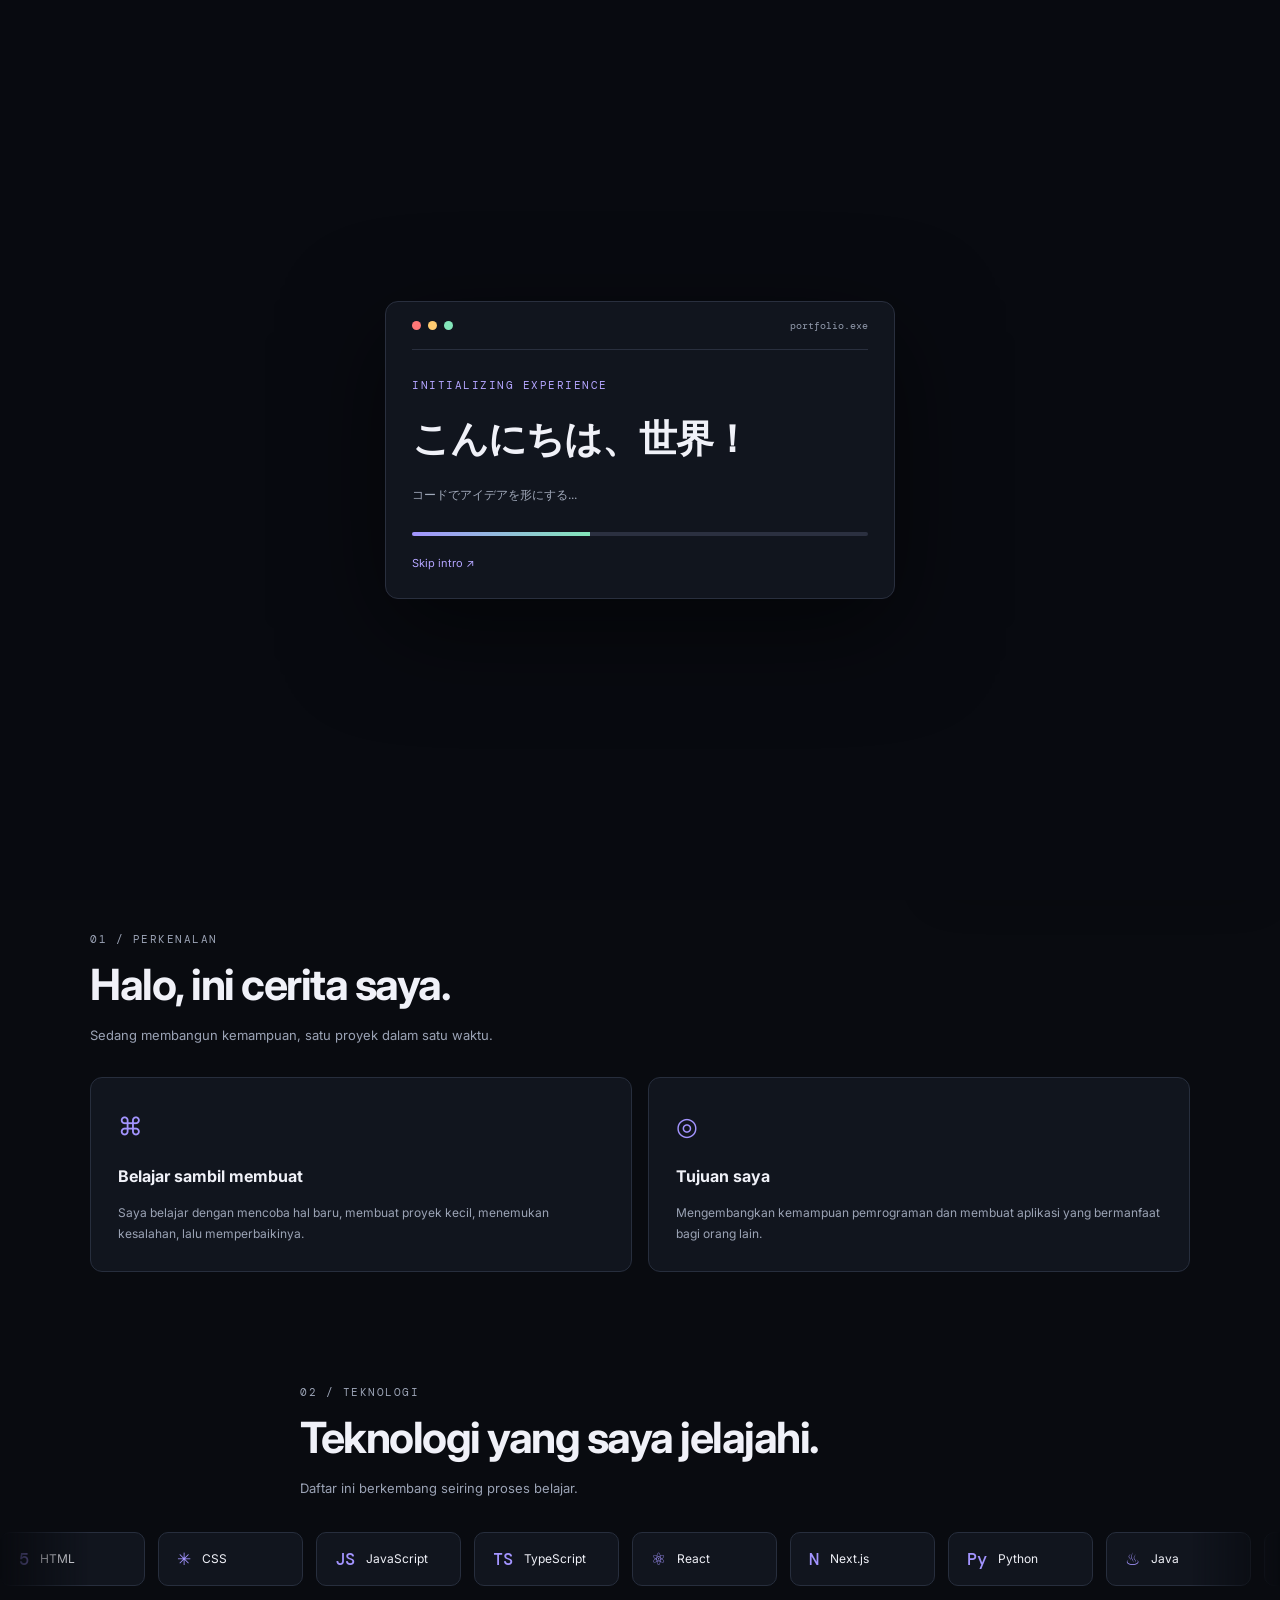
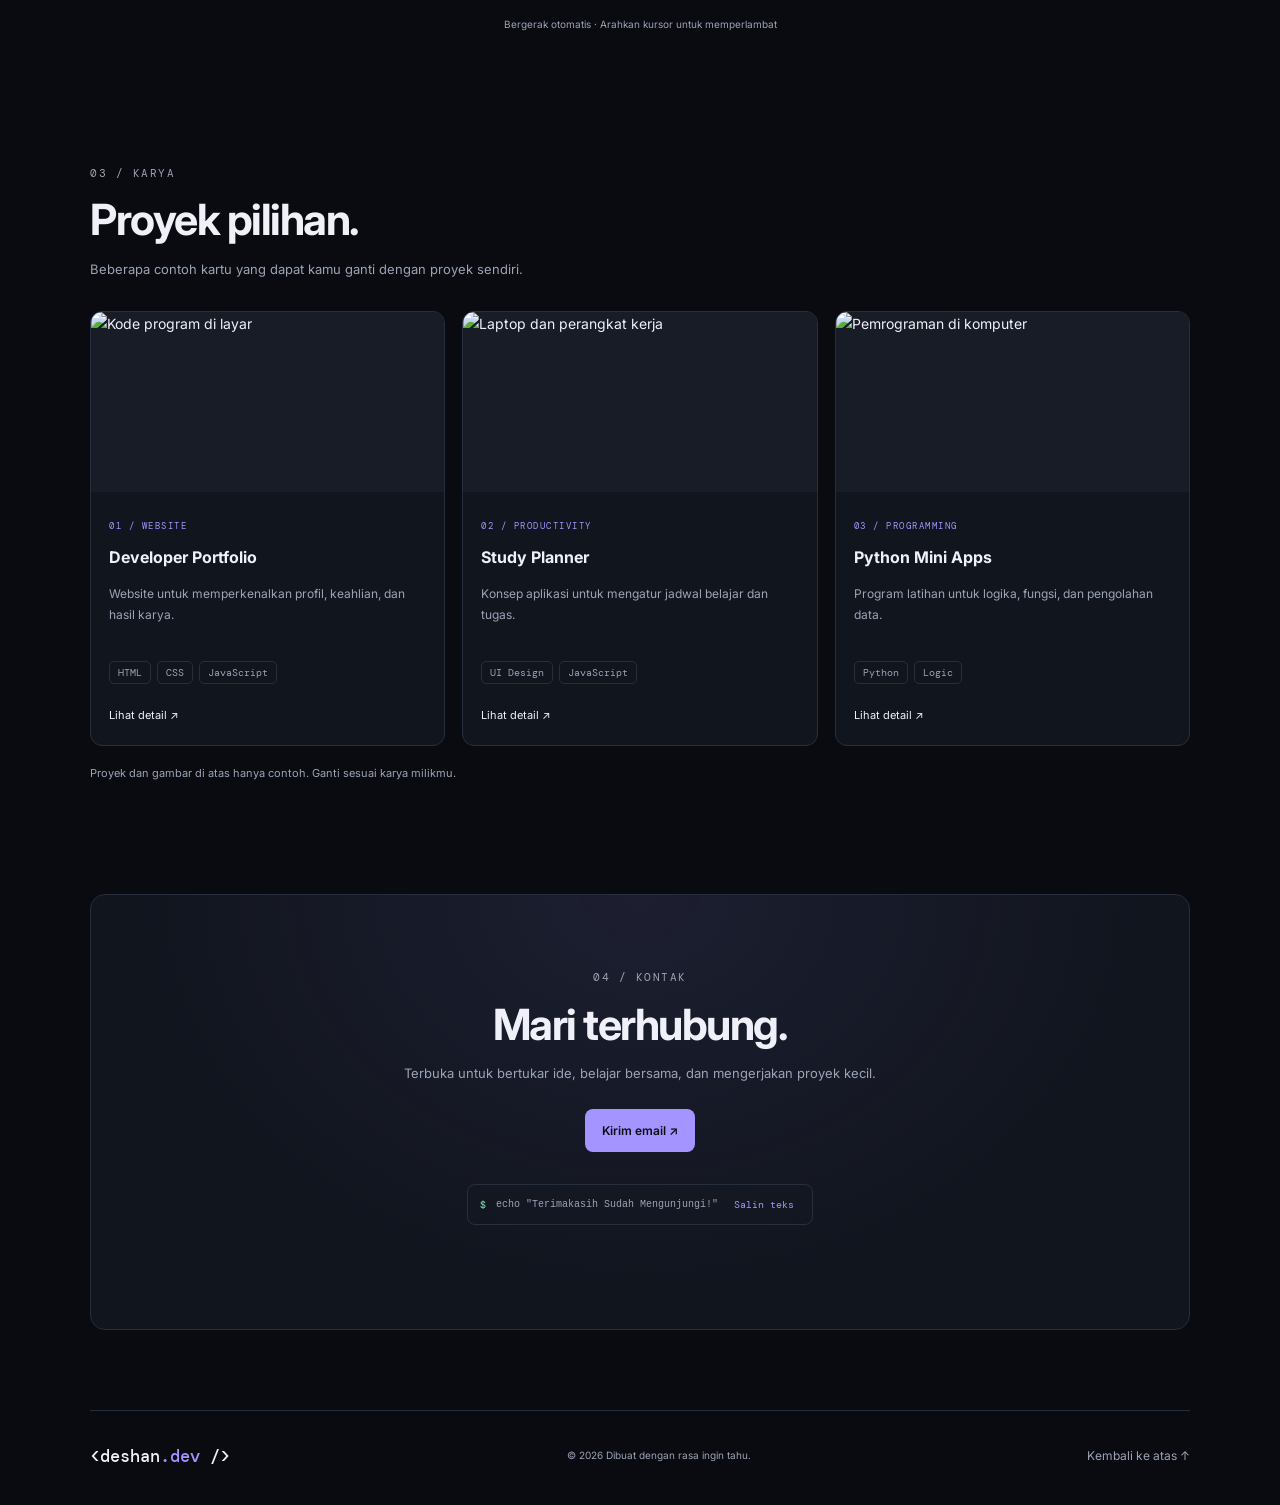
==== commit 7c9be7c7: "HEH" ====
--- a/index.html
+++ b/index.html
@@ -76,7 +76,7 @@
           <!-- GANTI URL FOTO DI BAWAH INI -->
           <img
             class="profile-photo"
-            src="https://images.unsplash.com/photo-1534528741775-53994a69daeb?auto=format&fit=crop&w=900&q=85"
+            src="assets/profile.jpg"
             alt="Foto profil"
             onerror="this.style.display='none';this.nextElementSibling.style.display='grid';"
           >
@@ -84,7 +84,7 @@
 
           <div class="profile-caption">
             <div>
-              <h2>Deshan</h2>
+              <h2>Deshan Akbar Syahidan</h2>
               <p data-i18n="profileRole">Mahasiswa Sistem Informasi</p>
             </div>
             <span class="verified-mark">↗</span>
@@ -230,7 +230,7 @@
         <a class="button primary" href="mailto:emailkamu@example.com" data-i18n="emailButton">Kirim email ↗</a>
         <div class="terminal">
           <span class="green-text">$</span>
-          <code>echo "Thanks for visiting!"</code>
+          <code>echo "Terimakasih Sudah Mengunjungi!"</code>
           <button id="copyButton" type="button" data-i18n="copyButton">Salin teks</button>
         </div>
         <p id="copyStatus" aria-live="polite"></p>
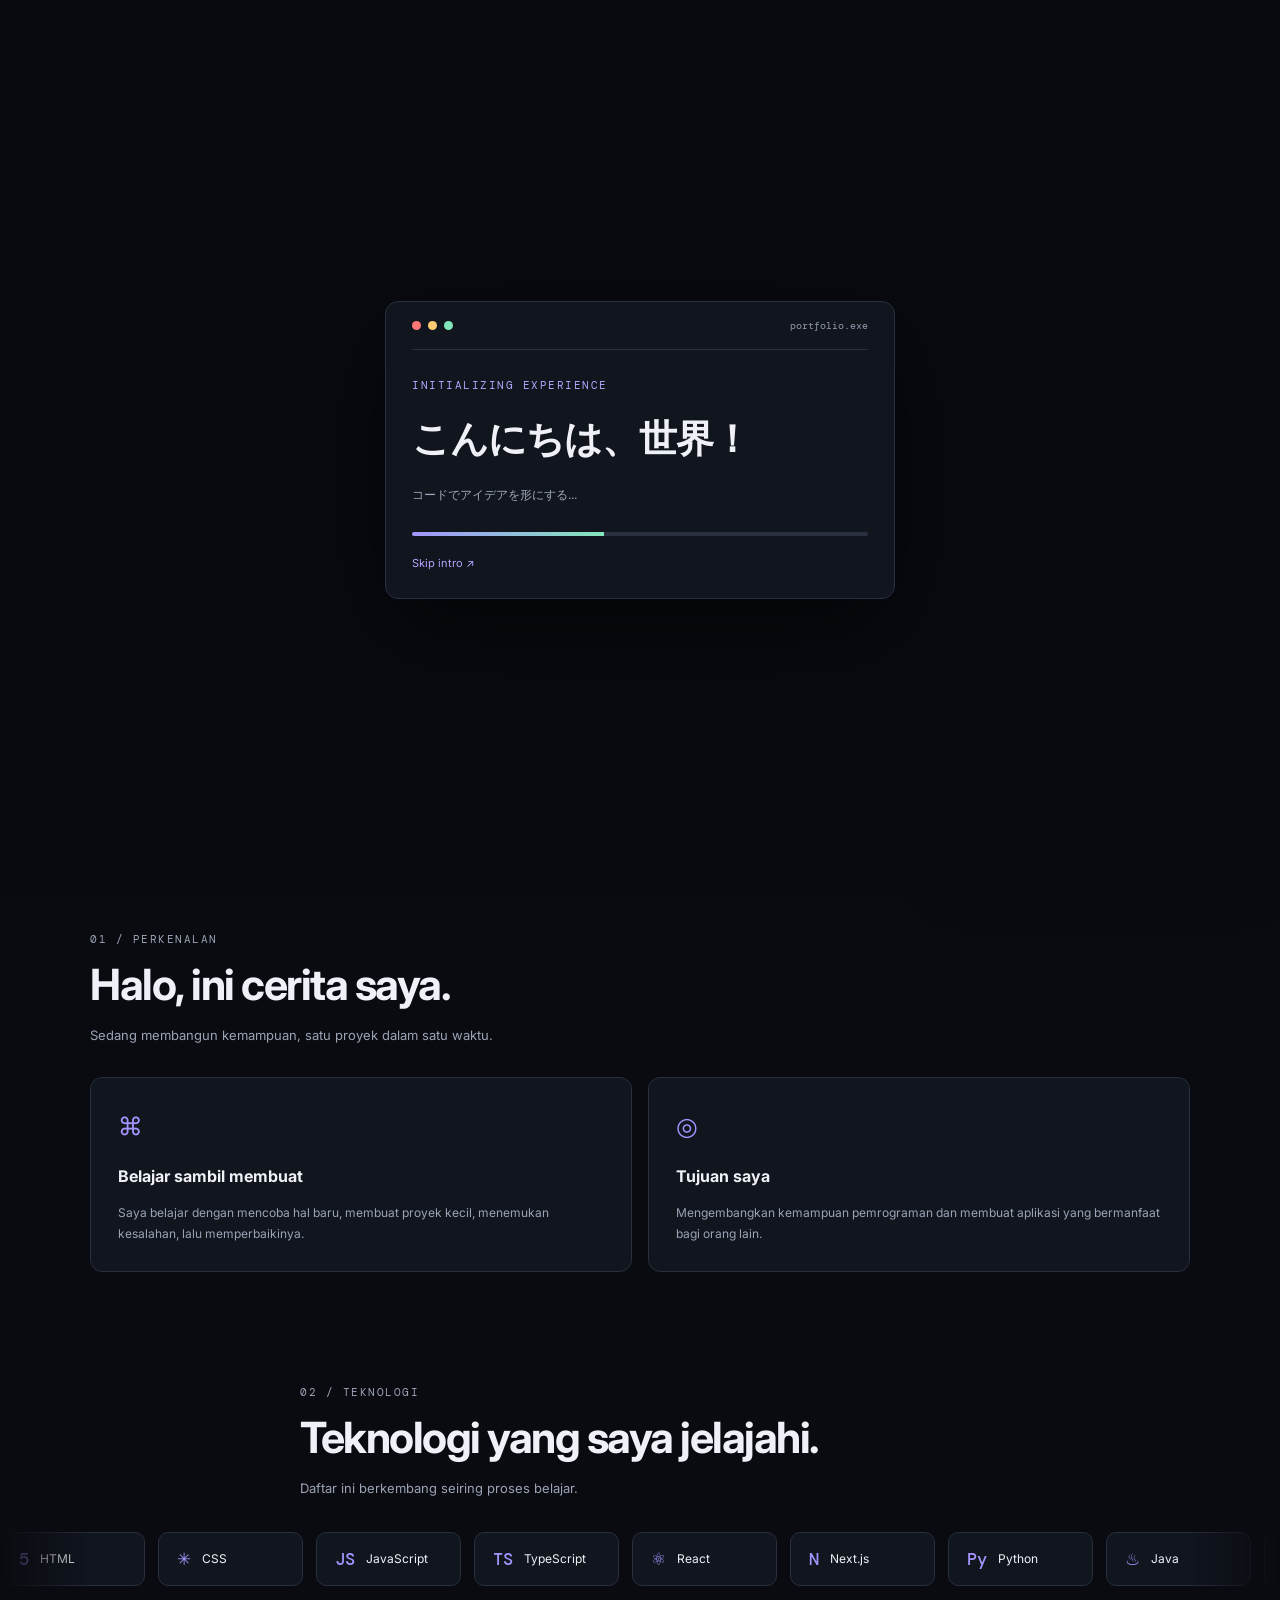
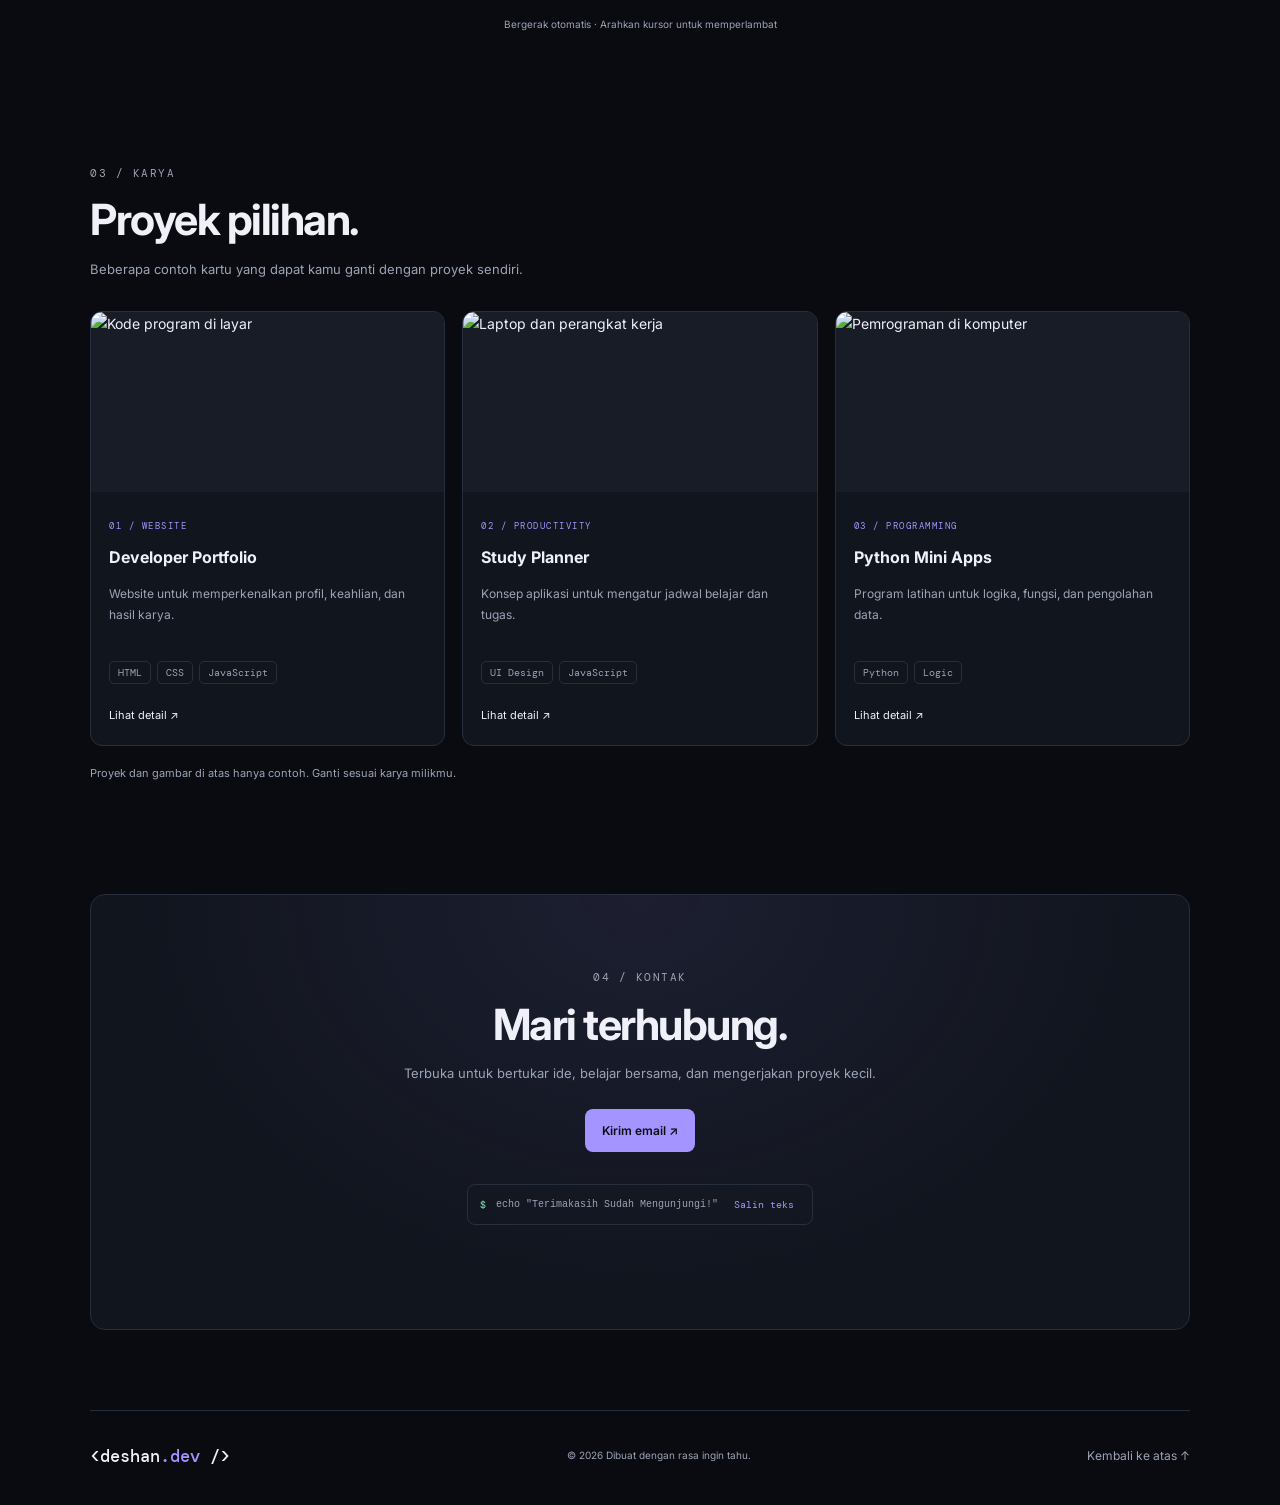
==== commit cec095f3: "Halah" ====
--- a/index.html
+++ b/index.html
@@ -177,7 +177,7 @@
       <div class="section-heading reveal">
         <p class="eyebrow">03 / <span data-i18n="workLabel">KARYA</span></p>
         <h2 data-i18n="projectsTitle">Proyek pilihan.</h2>
-        <p class="muted" data-i18n="projectsText">Beberapa contoh kartu yang dapat kamu ganti dengan proyek sendiri.</p>
+        <p class="muted" data-i18n="projectsText">Ini adalah beberapa contoh proyek yang saya buat.</p>
       </div>
 
       <div class="project-grid">
@@ -217,7 +217,7 @@
           </div>
         </article>
       </div>
-      <p class="muted note reveal" data-i18n="projectNote">Proyek dan gambar di atas hanya contoh. Ganti sesuai karya milikmu.</p>
+      <p class="muted note reveal" data-i18n="projectNote">.</p>
     </section>
 
     <!-- KONTAK -->
